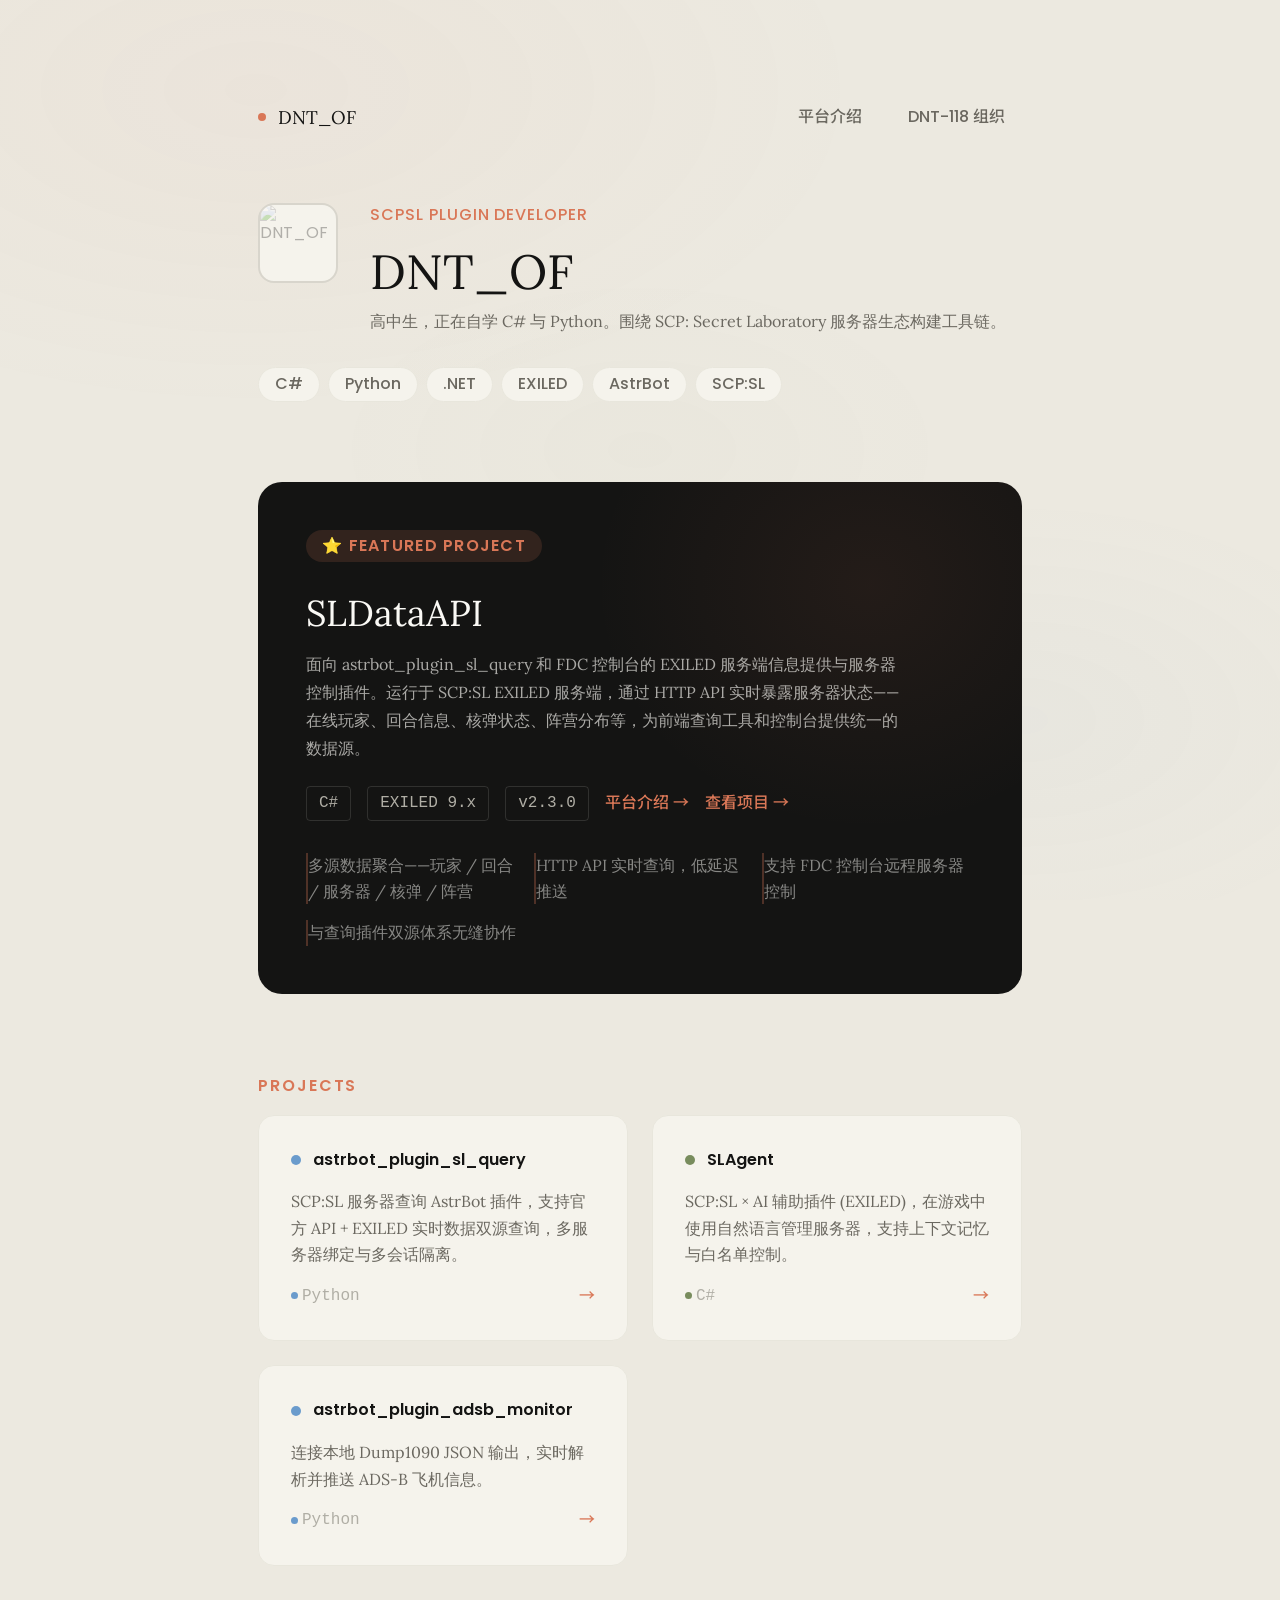
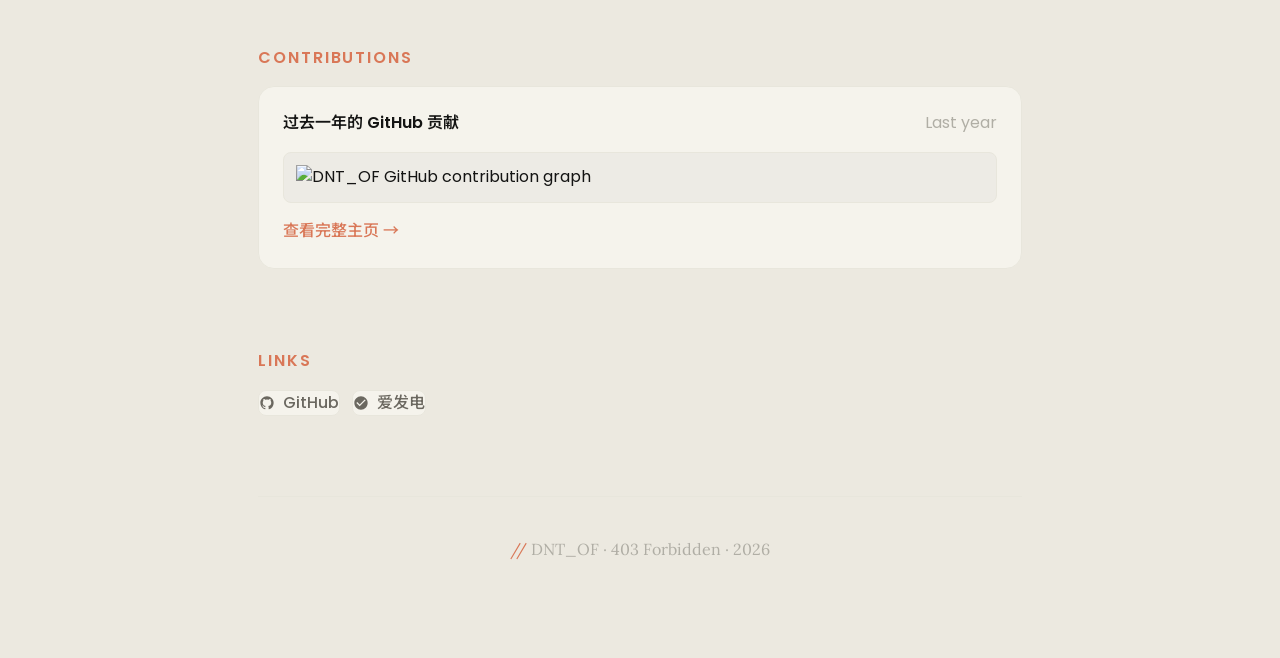
==== index.html @ 32254045 "Add platform intro page links to nav and featured section" ====
<!DOCTYPE html>
<html lang="zh">
<head>
  <meta charset="UTF-8" />
  <meta name="viewport" content="width=device-width, initial-scale=1.0" />
  <title>DNT_OF — Developer</title>
  <link rel="preconnect" href="https://fonts.googleapis.com" />
  <link rel="preconnect" href="https://fonts.gstatic.com" crossorigin />
  <link href="https://fonts.googleapis.com/css2?family=Lora:ital,wght@0,400;0,600;0,700;1,400&family=Poppins:wght@300;400;500;600;700&family=Noto+Sans+SC:wght@300;400;500;700&family=LXGW+WenKai:wght@300;400;700&display=swap" rel="stylesheet" />
  <style>
    :root {
      --color-bg-base: #ECE9E0;
      --color-bg-raised: #F5F3EC;
      --color-bg-overlay: #FDFCF8;
      --color-bg-inverted: #141413;
      --color-text-primary: #141413;
      --color-text-secondary: #6B6860;
      --color-text-muted: #B0AEA5;
      --color-text-inverted: #FAF9F5;
      --color-text-link: #C96442;
      --color-border-default: #D8D5CC;
      --color-border-subtle: #E8E6DC;
      --color-accent-orange: #D97757;
      --color-accent-warm: #C96442;
      --color-accent-blue: #6A9BCC;
      --color-accent-green: #788C5D;
      --color-accent-sand: #C4B99A;
      --color-success: #6B8F47;
      --color-warning: #C9943A;
      --color-error: #C0453A;
      --shadow-card: 0 2px 12px rgba(20,20,19,0.07);
      --shadow-elevated: 0 8px 32px rgba(20,20,19,0.08);
      --shadow-btn: 0 4px 12px rgba(217,119,87,0.3);
      --font-display: 'Lora', 'LXGW WenKai', serif;
      --font-heading: 'Poppins', 'Noto Sans SC', sans-serif;
      --font-body: 'Lora', 'LXGW WenKai', serif;
      --font-mono: 'JetBrains Mono', 'Fira Code', monospace;
      --radius-sm: 4px;
      --radius-md: 8px;
      --radius-lg: 16px;
      --radius-xl: 24px;
      --radius-full: 9999px;
      --space-1: 4px;
      --space-2: 8px;
      --space-3: 12px;
      --space-4: 16px;
      --space-6: 24px;
      --space-8: 32px;
      --space-10: 40px;
      --space-12: 48px;
      --space-16: 64px;
      --space-20: 80px;
      --space-32: 128px;
      --ease-default: cubic-bezier(0.16, 1, 0.3, 1);
      --duration-fast: 150ms;
      --duration-normal: 250ms;
      --duration-slow: 400ms;
    }

    @media (prefers-color-scheme: dark) {
      :root {
        --color-bg-base: #1A1916;
        --color-bg-raised: #222119;
        --color-bg-overlay: #2C2B26;
        --color-bg-inverted: #F5F3EC;
        --color-text-primary: #EAE7DC;
        --color-text-secondary: #9D9A91;
        --color-text-muted: #5C5A54;
        --color-text-inverted: #141413;
        --color-border-default: #3A3830;
        --color-border-subtle: #2E2D27;
      }
    }

    *, *::before, *::after { box-sizing: border-box; margin: 0; padding: 0; }
    html { scroll-behavior: smooth; -webkit-text-size-adjust: 100%; }

    body {
      background-color: var(--color-bg-base);
      color: var(--color-text-primary);
      font-family: var(--font-heading);
      font-size: 1rem;
      line-height: 1.55;
      -webkit-font-smoothing: antialiased;
      -moz-osx-font-smoothing: grayscale;
      min-height: 100vh;
      overflow-x: hidden;
    }

    img, video, svg { display: block; max-width: 100%; }
    a { color: inherit; text-decoration: none; }

    :focus-visible {
      outline: 2px solid var(--color-accent-orange);
      outline-offset: 3px;
      border-radius: var(--radius-sm);
    }

    @media (prefers-reduced-motion: reduce) {
      *, *::before, *::after {
        animation-duration: 0.01ms !important;
        animation-iteration-count: 1 !important;
        transition-duration: 0.01ms !important;
      }
    }

    /* ── BACKGROUND ATMOSPHERE ── */
    body::after {
      content: ''; position: fixed; inset: 0; pointer-events: none; z-index: 1;
      background:
        radial-gradient(ellipse 80% 60% at 20% 10%, rgba(217,119,87,0.04) 0%, transparent 60%),
        radial-gradient(ellipse 60% 50% at 80% 80%, rgba(106,155,204,0.03) 0%, transparent 50%),
        radial-gradient(ellipse 50% 40% at 50% 50%, rgba(120,140,93,0.02) 0%, transparent 50%);
      transition: background 0.8s ease;
    }

    /* ── LAYOUT ── */
    .page {
      position: relative; z-index: 2;
      max-width: 860px; margin: 0 auto;
      padding: clamp(48px, 8vw, 96px) clamp(20px, 5vw, 48px);
    }

    /* ── ANIMATIONS ── */
    @keyframes fadeUp {
      from { opacity: 0; transform: translateY(24px); }
      to { opacity: 1; transform: translateY(0); }
    }
    .reveal {
      opacity: 0;
      animation: fadeUp var(--duration-slow) var(--ease-default) forwards;
    }
    .reveal:nth-child(1) { animation-delay: 0ms; }
    .reveal:nth-child(2) { animation-delay: 80ms; }
    .reveal:nth-child(3) { animation-delay: 160ms; }
    .reveal:nth-child(4) { animation-delay: 240ms; }
    .reveal:nth-child(5) { animation-delay: 320ms; }

    /* ── NAV ── */
    .top-nav {
      display: flex; align-items: center; justify-content: space-between;
      gap: var(--space-4); flex-wrap: wrap;
      margin-bottom: var(--space-16);
      animation: fadeUp var(--duration-slow) var(--ease-default) forwards;
    }
    .top-nav__brand {
      font-family: var(--font-display);
      font-size: 1.15rem;
      color: var(--color-text-primary);
      display: inline-flex; align-items: center; gap: var(--space-3);
    }
    .top-nav__brand .dot {
      width: 8px; height: 8px; border-radius: 50%;
      background: var(--color-accent-orange);
      display: inline-block;
    }
    .top-nav__links {
      display: flex; align-items: center; gap: var(--space-3); flex-wrap: wrap;
    }
    .top-nav__link {
      font-family: var(--font-heading);
      font-size: var(--text-sm);
      font-weight: 500;
      color: var(--color-text-secondary);
      padding: var(--space-2) var(--space-4);
      border-radius: var(--radius-full);
      border: 1px solid transparent;
      transition: all var(--duration-fast) var(--ease-default);
    }
    .top-nav__link:hover {
      color: var(--color-accent-orange);
      border-color: var(--color-border-default);
      background: var(--color-bg-raised);
    }

    /* ── HERO ── */
    .hero {
      display: flex; flex-direction: column; gap: var(--space-8);
      margin-bottom: var(--space-20);
      animation: fadeUp var(--duration-slow) var(--ease-default) forwards;
    }

    .hero__header {
      display: flex; align-items: flex-start; gap: var(--space-8);
    }

    .avatar-wrap {
      width: 80px; height: 80px; border-radius: var(--radius-lg);
      flex-shrink: 0;
      background: var(--color-bg-raised);
      border: 2px solid var(--color-border-default);
      overflow: hidden;
      transition: border-color var(--duration-normal) var(--ease-default);
    }
    .avatar-wrap img {
      width: 100%; height: 100%; object-fit: cover;
    }
    .avatar-wrap:hover { border-color: var(--color-accent-orange); }

    .hero__text { flex: 1; min-width: 0; }

    .hero__name {
      font-family: var(--font-display);
      font-size: clamp(2rem, 5vw, 3rem);
      font-weight: 400;
      color: var(--color-text-primary);
      line-height: 1.15;
      margin-bottom: var(--space-2);
    }

    .hero__role {
      font-family: var(--font-heading);
      font-size: var(--text-sm);
      font-weight: 500;
      color: var(--color-accent-orange);
      letter-spacing: 0.06em;
      text-transform: uppercase;
      margin-bottom: var(--space-4);
    }

    .hero__bio {
      font-family: var(--font-body);
      font-size: var(--text-base);
      line-height: 1.75;
      color: var(--color-text-secondary);
      max-width: 65ch;
    }

    .hero__tags {
      display: flex; gap: var(--space-2); flex-wrap: wrap;
    }

    .tag {
      display: inline-block;
      padding: var(--space-1) var(--space-4);
      background: var(--color-bg-raised);
      border: 1px solid var(--color-border-subtle);
      border-radius: var(--radius-full);
      font-family: var(--font-heading);
      font-size: var(--text-xs);
      font-weight: 500;
      color: var(--color-text-secondary);
      transition: all var(--duration-fast) var(--ease-default);
    }
    .tag:hover {
      border-color: var(--color-accent-orange);
      color: var(--color-accent-orange);
      transform: translateY(-1px);
    }

    /* ── SECTION ── */
    .section { margin-bottom: var(--space-20); }

    .section-label {
      font-family: var(--font-heading);
      font-size: var(--text-xs);
      font-weight: 600;
      letter-spacing: 0.12em;
      text-transform: uppercase;
      color: var(--color-accent-orange);
      margin-bottom: var(--space-4);
    }

    .section-title {
      font-family: var(--font-display);
      font-size: clamp(1.5rem, 3vw, 2.25rem);
      font-weight: 400;
      color: var(--color-text-primary);
      max-width: 28ch;
      margin-bottom: var(--space-10);
      line-height: 1.2;
    }

    /* ── FEATURED PROJECT ── */
    .featured {
      background: #141413;
      border-radius: var(--radius-xl);
      padding: clamp(var(--space-8), 4vw, var(--space-12));
      margin-bottom: var(--space-16);
      animation: fadeUp var(--duration-slow) var(--ease-default) forwards;
      animation-delay: 80ms;
      position: relative;
      overflow: hidden;
    }
    @media (prefers-color-scheme: dark) {
      .featured { background: #141413; }
    }
    .featured::before {
      content: ''; position: absolute; inset: 0;
      background:
        radial-gradient(ellipse 60% 80% at 80% 20%, rgba(217,119,87,0.08) 0%, transparent 60%);
      pointer-events: none;
    }

    .featured__badge {
      display: inline-flex; align-items: center; gap: var(--space-2);
      background: rgba(217,119,87,0.15);
      color: var(--color-accent-orange);
      font-family: var(--font-heading);
      font-size: var(--text-xs);
      font-weight: 600;
      letter-spacing: 0.08em;
      text-transform: uppercase;
      padding: var(--space-1) var(--space-4);
      border-radius: var(--radius-full);
      margin-bottom: var(--space-6);
      position: relative; z-index: 1;
    }

    .featured__title {
      font-family: var(--font-display);
      font-size: clamp(1.5rem, 4vw, 2.25rem);
      font-weight: 400;
      color: var(--color-text-inverted);
      margin-bottom: var(--space-2);
      position: relative; z-index: 1;
    }

    .featured__title a {
      color: #FAF9F5;
      transition: color var(--duration-fast) var(--ease-default);
    }
    .featured__title a:hover { color: var(--color-accent-orange); }

    .featured__desc {
      font-family: var(--font-body);
      font-size: var(--text-base);
      line-height: 1.75;
      color: rgba(250,249,245,0.65);
      max-width: 60ch;
      margin-bottom: var(--space-6);
      position: relative; z-index: 1;
    }

    .featured__meta {
      display: flex; align-items: center; gap: var(--space-4);
      flex-wrap: wrap;
      position: relative; z-index: 1;
    }

    .featured__tech {
      font-family: var(--font-mono);
      font-size: var(--text-xs);
      color: var(--color-text-muted);
      padding: var(--space-1) var(--space-3);
      border: 1px solid rgba(250,249,245,0.12);
      border-radius: var(--radius-sm);
    }

    .featured__link {
      display: inline-flex; align-items: center; gap: var(--space-2);
      font-family: var(--font-heading);
      font-size: var(--text-sm);
      font-weight: 500;
      color: var(--color-accent-orange);
      transition: gap var(--duration-fast) var(--ease-default);
    }
    .featured__link:hover { gap: var(--space-3); }

    .featured__features {
      display: grid;
      grid-template-columns: repeat(auto-fit, minmax(200px, 1fr));
      gap: var(--space-4);
      margin-top: var(--space-8);
      position: relative; z-index: 1;
    }

    .featured__feat {
      font-family: var(--font-body);
      font-size: var(--text-sm);
      color: rgba(250,249,245,0.5);
      line-height: 1.6;
      padding-left: var(--space-5);
      border-left: 2px solid rgba(217,119,87,0.3);
    }

    /* ── PROJECT GRID ── */
    .projects-grid {
      display: grid;
      grid-template-columns: repeat(auto-fill, minmax(280px, 1fr));
      gap: var(--space-6);
    }

    .project-card {
      background: var(--color-bg-raised);
      border: 1px solid var(--color-border-subtle);
      border-radius: var(--radius-lg);
      padding: var(--space-8);
      display: flex;
      flex-direction: column;
      gap: var(--space-4);
      transition: transform var(--duration-normal) var(--ease-default),
                  box-shadow var(--duration-normal) ease;
      text-decoration: none;
      color: inherit;
    }
    .project-card:hover {
      transform: translateY(-3px);
      box-shadow: var(--shadow-elevated);
    }

    .project-card__header {
      display: flex; align-items: center; gap: var(--space-3);
    }

    .project-card__dot {
      width: 10px; height: 10px; border-radius: 50%; flex-shrink: 0;
    }
    .dot--csharp { background: var(--color-accent-green); }
    .dot--python { background: var(--color-accent-blue); }

    .project-card__name {
      font-family: var(--font-heading);
      font-size: var(--text-lg);
      font-weight: 600;
      color: var(--color-text-primary);
      white-space: nowrap;
      overflow: hidden;
      text-overflow: ellipsis;
    }

    .project-card__desc {
      font-family: var(--font-body);
      font-size: var(--text-sm);
      line-height: 1.65;
      color: var(--color-text-secondary);
      flex: 1;
    }

    .project-card__footer {
      display: flex; align-items: center; gap: var(--space-4);
    }

    .project-card__lang {
      font-family: var(--font-mono);
      font-size: var(--text-xs);
      color: var(--color-text-muted);
      display: flex; align-items: center; gap: var(--space-1);
    }

    .project-card__link {
      font-family: var(--font-heading);
      font-size: var(--text-sm);
      font-weight: 500;
      color: var(--color-accent-orange);
      margin-left: auto;
      transition: translate var(--duration-fast) var(--ease-default);
    }
    .project-card:hover .project-card__link {
      translate: 2px -2px;
    }

    /* ── CONTRIBUTIONS ── */
    .contrib-card {
      background: var(--color-bg-raised);
      border: 1px solid var(--color-border-subtle);
      border-radius: var(--radius-lg);
      padding: var(--space-6);
      display: flex;
      flex-direction: column;
      gap: var(--space-4);
      transition: transform var(--duration-normal) var(--ease-default),
                  box-shadow var(--duration-normal) ease;
    }
    .contrib-card:hover {
      transform: translateY(-2px);
      box-shadow: var(--shadow-elevated);
    }
    .contrib-card__head {
      display: flex; align-items: baseline; justify-content: space-between;
      gap: var(--space-4); flex-wrap: wrap;
    }
    .contrib-card__title {
      font-family: var(--font-heading);
      font-size: var(--text-sm);
      font-weight: 600;
      color: var(--color-text-primary);
    }
    .contrib-card__sub {
      font-family: var(--font-heading);
      font-size: var(--text-xs);
      color: var(--color-text-muted);
    }
    .contrib-card__chart {
      width: 100%; height: auto; display: block;
      background: rgba(20,20,19,0.03);
      border: 1px solid var(--color-border-subtle);
      border-radius: var(--radius-md);
      padding: var(--space-3);
    }
    @media (prefers-color-scheme: dark) {
      .contrib-card__chart { background: rgba(250,249,245,0.03); }
    }
    .contrib-card__link {
      align-self: flex-start;
      font-family: var(--font-heading);
      font-size: var(--text-sm);
      font-weight: 500;
      color: var(--color-accent-orange);
      display: inline-flex; align-items: center; gap: var(--space-2);
      transition: gap var(--duration-fast) var(--ease-default);
    }
    .contrib-card__link:hover { gap: var(--space-3); }

    /* ── LINKS ── */
    .social-links { display: flex; gap: var(--space-3); flex-wrap: wrap; }

    .social-btn {
      display: inline-flex; align-items: center; gap: var(--space-2);
      background: var(--color-bg-raised);
      border: 1px solid var(--color-border-subtle);
      color: var(--color-text-secondary);
      text-decoration: none;
      padding: var(--space-3) var(--space-5);
      border-radius: var(--radius-md);
      font-family: var(--font-heading);
      font-size: var(--text-sm);
      font-weight: 500;
      transition: all var(--duration-normal) var(--ease-default);
    }
    .social-btn:hover {
      border-color: var(--color-accent-orange);
      color: var(--color-accent-orange);
      transform: translateY(-2px);
      box-shadow: var(--shadow-btn);
    }
    .social-btn svg { width: 16px; height: 16px; }

    /* ── FOOTER ── */
    footer {
      text-align: center;
      font-family: var(--font-body);
      font-size: var(--text-sm);
      color: var(--color-text-muted);
      padding-top: var(--space-10);
      border-top: 1px solid var(--color-border-subtle);
      animation: fadeUp var(--duration-slow) var(--ease-default) forwards;
      animation-delay: 320ms;
    }
    footer .accent { color: var(--color-accent-orange); }

    /* ── RESPONSIVE ── */
    @media (max-width: 540px) {
      .hero__header { flex-direction: column; gap: var(--space-5); }
      .projects-grid { grid-template-columns: 1fr; }
      .featured__features { grid-template-columns: 1fr; }
    }
  </style>
</head>
<body>

<div class="page">

  <!-- NAV -->
  <nav class="top-nav">
    <a class="top-nav__brand" href="/">
      <span class="dot"></span>DNT_OF
    </a>
    <div class="top-nav__links">
      <a class="top-nav__link" href="/platform/">平台介绍</a>
      <a class="top-nav__link" href="/dnt-118/">DNT-118 组织</a>
    </div>
  </nav>

  <!-- HERO -->
  <section class="hero reveal">
    <div class="hero__header">
      <div class="avatar-wrap">
        <img src="https://avatars.githubusercontent.com/u/183398652?v=4" alt="DNT_OF" onerror="this.style.opacity='.3'" />
      </div>
      <div class="hero__text">
        <p class="hero__role">SCPSL Plugin Developer</p>
        <h1 class="hero__name">DNT_OF</h1>
        <p class="hero__bio">
          高中生，正在自学 C# 与 Python。围绕 SCP: Secret Laboratory 服务器生态构建工具链。
        </p>
      </div>
    </div>
    <div class="hero__tags">
      <span class="tag">C#</span>
      <span class="tag">Python</span>
      <span class="tag">.NET</span>
      <span class="tag">EXILED</span>
      <span class="tag">AstrBot</span>
      <span class="tag">SCP:SL</span>
    </div>
  </section>

  <!-- FEATURED PROJECT -->
  <section class="section">
    <div class="featured">
      <div class="featured__badge">⭐ Featured Project</div>
      <h2 class="featured__title">
        <a href="https://github.com/DNTOF/SLDataAPI" target="_blank">SLDataAPI</a>
      </h2>
      <p class="featured__desc">
        面向 astrbot_plugin_sl_query 和 FDC 控制台的 EXILED 服务端信息提供与服务器控制插件。运行于 SCP:SL EXILED 服务端，通过 HTTP API 实时暴露服务器状态——在线玩家、回合信息、核弹状态、阵营分布等，为前端查询工具和控制台提供统一的数据源。
      </p>
      <div class="featured__meta">
        <span class="featured__tech">C#</span>
        <span class="featured__tech">EXILED 9.x</span>
        <span class="featured__tech">v2.3.0</span>
        <a class="featured__link" href="/platform/">
          平台介绍 →
        </a>
        <a class="featured__link" href="https://github.com/DNTOF/SLDataAPI" target="_blank">
          查看项目 →
        </a>
      </div>
      <div class="featured__features">
        <div class="featured__feat">多源数据聚合——玩家 / 回合 / 服务器 / 核弹 / 阵营</div>
        <div class="featured__feat">HTTP API 实时查询，低延迟推送</div>
        <div class="featured__feat">支持 FDC 控制台远程服务器控制</div>
        <div class="featured__feat">与查询插件双源体系无缝协作</div>
      </div>
    </div>
  </section>

  <!-- PROJECTS -->
  <section class="section">
    <div class="section-label reveal">Projects</div>
    <div class="projects-grid">

      <a class="project-card reveal" href="https://github.com/DNTOF/astrbot_plugin_sl_query" target="_blank">
        <div class="project-card__header">
          <span class="project-card__dot dot--python"></span>
          <span class="project-card__name">astrbot_plugin_sl_query</span>
        </div>
        <p class="project-card__desc">SCP:SL 服务器查询 AstrBot 插件，支持官方 API + EXILED 实时数据双源查询，多服务器绑定与多会话隔离。</p>
        <div class="project-card__footer">
          <span class="project-card__lang">
            <span class="project-card__dot dot--python" style="width:7px;height:7px;"></span>Python
          </span>
          <span class="project-card__link">→</span>
        </div>
      </a>

      <a class="project-card reveal" href="https://github.com/DNTOF/SLAgent" target="_blank">
        <div class="project-card__header">
          <span class="project-card__dot dot--csharp"></span>
          <span class="project-card__name">SLAgent</span>
        </div>
        <p class="project-card__desc">SCP:SL × AI 辅助插件 (EXILED)，在游戏中使用自然语言管理服务器，支持上下文记忆与白名单控制。</p>
        <div class="project-card__footer">
          <span class="project-card__lang">
            <span class="project-card__dot dot--csharp" style="width:7px;height:7px;"></span>C#
          </span>
          <span class="project-card__link">→</span>
        </div>
      </a>

      <a class="project-card reveal" href="https://github.com/DNTOF/astrbot_plugin_adsb_monitor" target="_blank">
        <div class="project-card__header">
          <span class="project-card__dot dot--python"></span>
          <span class="project-card__name">astrbot_plugin_adsb_monitor</span>
        </div>
        <p class="project-card__desc">连接本地 Dump1090 JSON 输出，实时解析并推送 ADS-B 飞机信息。</p>
        <div class="project-card__footer">
          <span class="project-card__lang">
            <span class="project-card__dot dot--python" style="width:7px;height:7px;"></span>Python
          </span>
          <span class="project-card__link">→</span>
        </div>
      </a>

    </div>
  </section>

  <!-- CONTRIBUTIONS -->
  <section class="section">
    <div class="section-label reveal">Contributions</div>
    <div class="contrib-card reveal">
      <div class="contrib-card__head">
        <span class="contrib-card__title">过去一年的 GitHub 贡献</span>
        <span class="contrib-card__sub">Last year</span>
      </div>
      <img class="contrib-card__chart"
           src="https://ghchart.rshah.org/DNTOF"
           alt="DNT_OF GitHub contribution graph"
           loading="lazy" />
      <a class="contrib-card__link" href="https://github.com/DNTOF" target="_blank">
        查看完整主页 →
      </a>
    </div>
  </section>

  <!-- LINKS -->
  <section class="section">
    <div class="section-label reveal">Links</div>
    <div class="social-links">
      <a class="social-btn" href="https://github.com/DNTOF" target="_blank">
        <svg viewBox="0 0 24 24" fill="currentColor"><path d="M12 2C6.477 2 2 6.477 2 12c0 4.418 2.865 8.166 6.839 9.489.5.092.682-.217.682-.483 0-.237-.009-.868-.013-1.703-2.782.604-3.369-1.34-3.369-1.34-.454-1.155-1.11-1.463-1.11-1.463-.908-.62.069-.607.069-.607 1.003.07 1.531 1.03 1.531 1.03.892 1.529 2.341 1.087 2.91.832.092-.647.35-1.088.636-1.338-2.22-.253-4.555-1.11-4.555-4.943 0-1.091.39-1.984 1.029-2.683-.103-.253-.446-1.27.098-2.647 0 0 .84-.269 2.75 1.025A9.578 9.578 0 0 1 12 6.836a9.59 9.59 0 0 1 2.504.337c1.909-1.294 2.747-1.025 2.747-1.025.546 1.377.202 2.394.1 2.647.64.699 1.028 1.592 1.028 2.683 0 3.842-2.339 4.687-4.566 4.935.359.309.678.919.678 1.852 0 1.336-.012 2.415-.012 2.743 0 .267.18.578.688.48C19.138 20.163 22 16.418 22 12c0-5.523-4.477-10-10-10z"/></svg>
        GitHub
      </a>
      <a class="social-btn" href="https://afdian.com/a/DNT_OF" target="_blank">
        <svg viewBox="0 0 24 24" fill="currentColor"><path d="M12 2C6.48 2 2 6.48 2 12s4.48 10 10 10 10-4.48 10-10S17.52 2 12 2zm-2 15l-5-5 1.41-1.41L10 14.17l7.59-7.59L19 8l-9 9z"/></svg>
        爱发电
      </a>
    </div>
  </section>

  <footer>
    <span class="accent">//</span> DNT_OF · 403 Forbidden · <span id="year"></span>
  </footer>
</div>

<script>
  document.getElementById('year').textContent = new Date().getFullYear();

  // Scroll reveal
  const observer = new IntersectionObserver((entries) => {
    entries.forEach(entry => {
      if (entry.isIntersecting) {
        entry.target.classList.add('is-visible');
        observer.unobserve(entry.target);
      }
    });
  }, { threshold: 0.1 });
  document.querySelectorAll('.scroll-reveal').forEach(el => observer.observe(el));
</script>

</body>
</html>
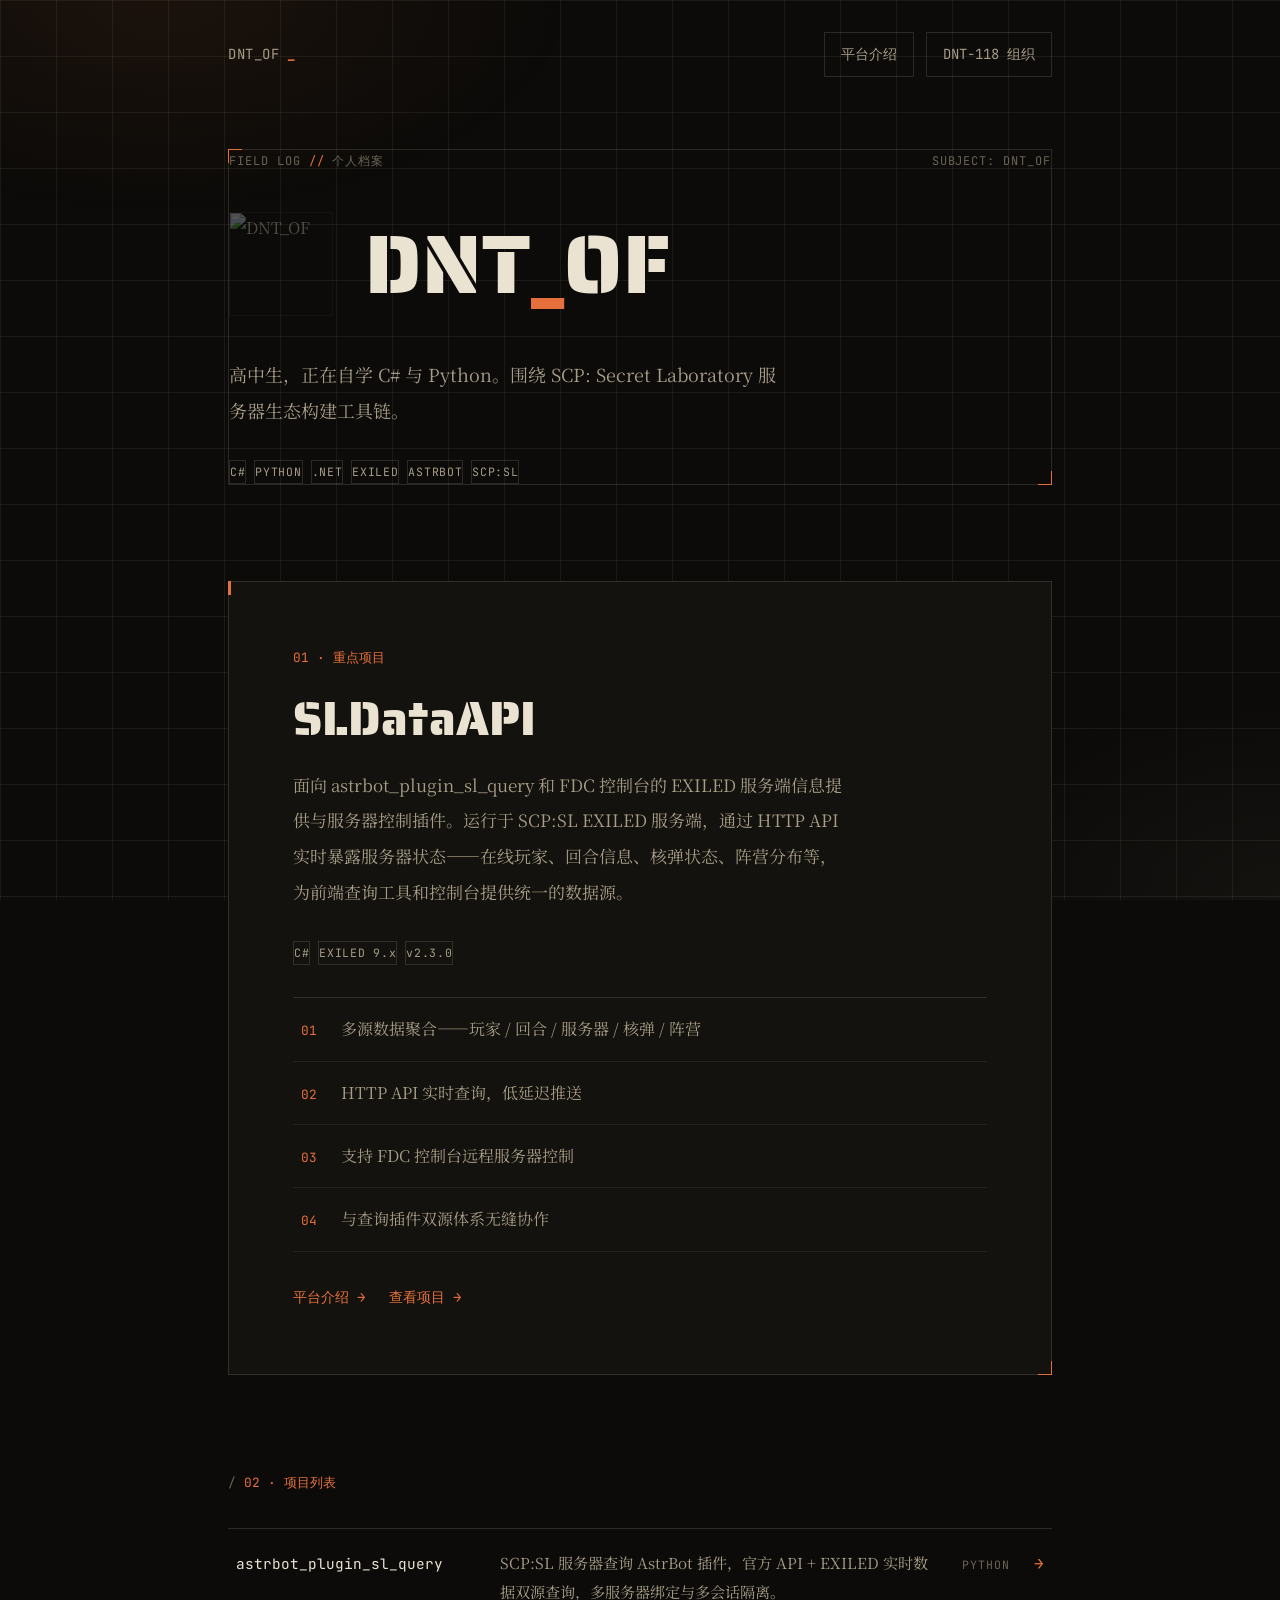
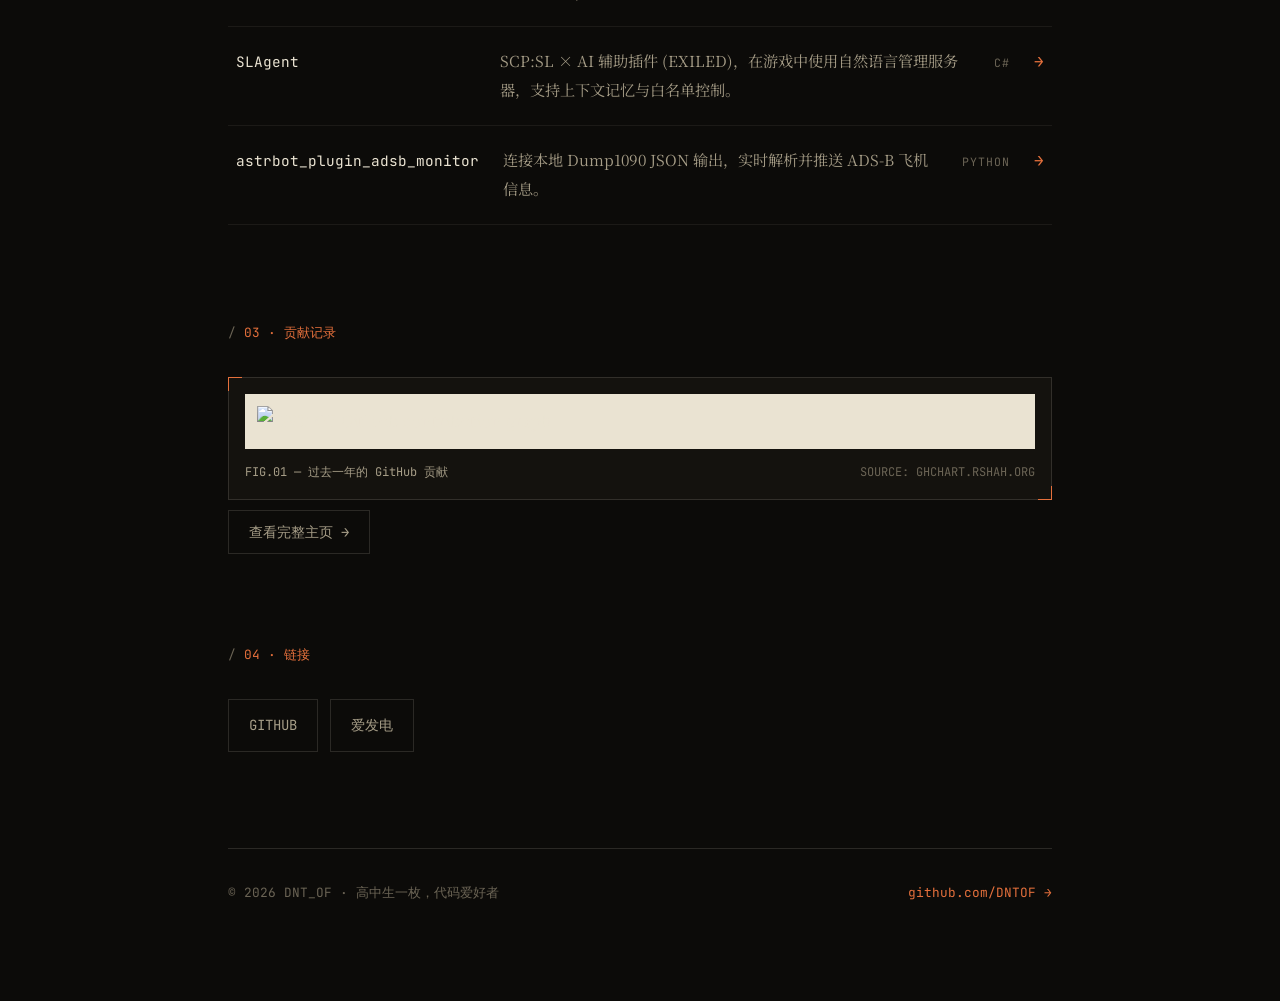
==== commit 48407e94: "Unify all pages on dark field-log system with shared tokens, density and view transitions" ====
--- a/index.html
+++ b/index.html
@@ -6,92 +6,58 @@
   <title>DNT_OF — Developer</title>
   <link rel="preconnect" href="https://fonts.googleapis.com" />
   <link rel="preconnect" href="https://fonts.gstatic.com" crossorigin />
-  <link href="https://fonts.googleapis.com/css2?family=Lora:ital,wght@0,400;0,600;0,700;1,400&family=Poppins:wght@300;400;500;600;700&family=Noto+Sans+SC:wght@300;400;500;700&family=LXGW+WenKai:wght@300;400;700&display=swap" rel="stylesheet" />
+  <link href="https://fonts.googleapis.com/css2?family=Saira+Stencil+One&family=ZCOOL+QingKe+HuangYou&family=Noto+Serif+SC:wght@400;600&family=JetBrains+Mono:wght@400;700&display=swap" rel="stylesheet" />
   <style>
     :root {
-      --color-bg-base: #ECE9E0;
-      --color-bg-raised: #F5F3EC;
-      --color-bg-overlay: #FDFCF8;
-      --color-bg-inverted: #141413;
-      --color-text-primary: #141413;
-      --color-text-secondary: #6B6860;
-      --color-text-muted: #B0AEA5;
-      --color-text-inverted: #FAF9F5;
-      --color-text-link: #C96442;
-      --color-border-default: #D8D5CC;
-      --color-border-subtle: #E8E6DC;
-      --color-accent-orange: #D97757;
-      --color-accent-warm: #C96442;
-      --color-accent-blue: #6A9BCC;
-      --color-accent-green: #788C5D;
-      --color-accent-sand: #C4B99A;
-      --color-success: #6B8F47;
-      --color-warning: #C9943A;
-      --color-error: #C0453A;
-      --shadow-card: 0 2px 12px rgba(20,20,19,0.07);
-      --shadow-elevated: 0 8px 32px rgba(20,20,19,0.08);
-      --shadow-btn: 0 4px 12px rgba(217,119,87,0.3);
-      --font-display: 'Lora', 'LXGW WenKai', serif;
-      --font-heading: 'Poppins', 'Noto Sans SC', sans-serif;
-      --font-body: 'Lora', 'LXGW WenKai', serif;
-      --font-mono: 'JetBrains Mono', 'Fira Code', monospace;
+      /* 观测站档案 · 暖黑 + 米色墨 + 信号橙 */
+      --bg: #0C0B09;
+      --bg-2: #14120E;
+      --ink: #EAE3D2;
+      --ink-dim: #A69D87;
+      --ink-faint: #6B6455;
+      --accent: #E5703C;
+      --line: rgba(234, 227, 210, 0.14);
+      --line-soft: rgba(234, 227, 210, 0.07);
+
+      --font-stencil: 'Saira Stencil One', 'ZCOOL QingKe HuangYou', sans-serif;
+      --font-display: 'ZCOOL QingKe HuangYou', 'Noto Serif SC', serif;
+      --font-body: 'Noto Serif SC', serif;
+      --font-mono: 'JetBrains Mono', monospace;
+
       --radius-sm: 4px;
-      --radius-md: 8px;
-      --radius-lg: 16px;
-      --radius-xl: 24px;
-      --radius-full: 9999px;
-      --space-1: 4px;
       --space-2: 8px;
       --space-3: 12px;
       --space-4: 16px;
+      --space-5: 20px;
       --space-6: 24px;
       --space-8: 32px;
       --space-10: 40px;
-      --space-12: 48px;
       --space-16: 64px;
-      --space-20: 80px;
-      --space-32: 128px;
+      --space-24: 96px;
       --ease-default: cubic-bezier(0.16, 1, 0.3, 1);
-      --duration-fast: 150ms;
       --duration-normal: 250ms;
-      --duration-slow: 400ms;
-    }
-
-    @media (prefers-color-scheme: dark) {
-      :root {
-        --color-bg-base: #1A1916;
-        --color-bg-raised: #222119;
-        --color-bg-overlay: #2C2B26;
-        --color-bg-inverted: #F5F3EC;
-        --color-text-primary: #EAE7DC;
-        --color-text-secondary: #9D9A91;
-        --color-text-muted: #5C5A54;
-        --color-text-inverted: #141413;
-        --color-border-default: #3A3830;
-        --color-border-subtle: #2E2D27;
-      }
+      --duration-slow: 500ms;
     }
 
     *, *::before, *::after { box-sizing: border-box; margin: 0; padding: 0; }
     html { scroll-behavior: smooth; -webkit-text-size-adjust: 100%; }
 
     body {
-      background-color: var(--color-bg-base);
-      color: var(--color-text-primary);
-      font-family: var(--font-heading);
+      background-color: var(--bg);
+      color: var(--ink);
+      font-family: var(--font-body);
       font-size: 1rem;
-      line-height: 1.55;
+      line-height: 1.9;
       -webkit-font-smoothing: antialiased;
-      -moz-osx-font-smoothing: grayscale;
       min-height: 100vh;
       overflow-x: hidden;
     }
 
-    img, video, svg { display: block; max-width: 100%; }
+    img { display: block; max-width: 100%; }
     a { color: inherit; text-decoration: none; }
 
     :focus-visible {
-      outline: 2px solid var(--color-accent-orange);
+      outline: 2px solid var(--accent);
       outline-offset: 3px;
       border-radius: var(--radius-sm);
     }
@@ -104,619 +70,456 @@
       }
     }
 
-    /* ── BACKGROUND ATMOSPHERE ── */
+    /* ── 背景氛围：坐标纸网格 + 角部光晕（全站一致）── */
+    body::before {
+      content: ''; position: fixed; inset: 0; pointer-events: none; z-index: 0;
+      background-image:
+        linear-gradient(var(--line-soft) 1px, transparent 1px),
+        linear-gradient(90deg, var(--line-soft) 1px, transparent 1px);
+      background-size: 56px 56px;
+    }
     body::after {
-      content: ''; position: fixed; inset: 0; pointer-events: none; z-index: 1;
+      content: ''; position: fixed; inset: 0; pointer-events: none; z-index: 0;
       background:
-        radial-gradient(ellipse 80% 60% at 20% 10%, rgba(217,119,87,0.04) 0%, transparent 60%),
-        radial-gradient(ellipse 60% 50% at 80% 80%, rgba(106,155,204,0.03) 0%, transparent 50%),
-        radial-gradient(ellipse 50% 40% at 50% 50%, rgba(120,140,93,0.02) 0%, transparent 50%);
-      transition: background 0.8s ease;
-    }
+        radial-gradient(ellipse 55% 40% at 12% 0%, rgba(229,112,60,0.07) 0%, transparent 60%),
+        radial-gradient(ellipse 50% 45% at 100% 100%, rgba(234,227,210,0.04) 0%, transparent 55%);
+    }
+
+    /* 跨页面平滑过渡（Chromium / Safari） */
+    @view-transition { navigation: auto; }
+
+    @keyframes fadeUp {
+      from { opacity: 0; transform: translateY(28px); }
+      to { opacity: 1; transform: translateY(0); }
+    }
+    .reveal { opacity: 0; animation: fadeUp var(--duration-slow) var(--ease-default) forwards; }
+    .reveal:nth-child(1) { animation-delay: 0ms; }
+    .reveal:nth-child(2) { animation-delay: 100ms; }
+    .reveal:nth-child(3) { animation-delay: 200ms; }
+    .reveal:nth-child(4) { animation-delay: 300ms; }
+    .reveal:nth-child(5) { animation-delay: 400ms; }
+
+    /* ── 角标刻线（观测镜十字刻度母题）── */
+    .ticks { position: relative; }
+    .ticks::before, .ticks::after {
+      content: ''; position: absolute; width: 14px; height: 14px;
+      pointer-events: none;
+    }
+    .ticks::before {
+      top: -1px; left: -1px;
+      border-top: 1px solid var(--accent);
+      border-left: 1px solid var(--accent);
+    }
+    .ticks::after {
+      bottom: -1px; right: -1px;
+      border-bottom: 1px solid var(--accent);
+      border-right: 1px solid var(--accent);
+    }
+
+    /* ── NAV ── */
+    .nav {
+      max-width: 920px; margin: 0 auto;
+      padding: var(--space-8) clamp(20px, 5vw, 48px) 0;
+      display: flex; align-items: center; justify-content: space-between;
+      gap: var(--space-4); flex-wrap: wrap;
+      position: relative; z-index: 1;
+      animation: fadeUp var(--duration-slow) var(--ease-default) forwards;
+      font-family: var(--font-mono);
+      font-size: 0.875rem;
+    }
+    .nav__brand {
+      display: inline-flex; align-items: center; gap: var(--space-2);
+      color: var(--ink-dim);
+      letter-spacing: 0.04em;
+    }
+    .nav__brand b { color: var(--accent); font-weight: 700; }
+    .nav__links { display: flex; gap: var(--space-3); flex-wrap: wrap; }
+    .nav__link {
+      color: var(--ink-dim);
+      padding: var(--space-2) var(--space-4);
+      border: 1px solid var(--line);
+      transition: color var(--duration-normal) var(--ease-default),
+                  border-color var(--duration-normal) var(--ease-default);
+    }
+    .nav__link:hover { color: var(--accent); border-color: var(--accent); }
 
     /* ── LAYOUT ── */
     .page {
-      position: relative; z-index: 2;
-      max-width: 860px; margin: 0 auto;
-      padding: clamp(48px, 8vw, 96px) clamp(20px, 5vw, 48px);
-    }
-
-    /* ── ANIMATIONS ── */
-    @keyframes fadeUp {
-      from { opacity: 0; transform: translateY(24px); }
-      to { opacity: 1; transform: translateY(0); }
-    }
-    .reveal {
-      opacity: 0;
+      position: relative; z-index: 1;
+      max-width: 920px; margin: 0 auto;
+      padding: clamp(40px, 7vw, 72px) clamp(20px, 5vw, 48px) var(--space-24);
+    }
+
+    /* ── HERO ── */
+    .hero {
+      margin-bottom: var(--space-24);
+      padding: var(--space-10) var(--space-6) var(--space-12);
+      border: 1px solid var(--line);
       animation: fadeUp var(--duration-slow) var(--ease-default) forwards;
     }
-    .reveal:nth-child(1) { animation-delay: 0ms; }
-    .reveal:nth-child(2) { animation-delay: 80ms; }
-    .reveal:nth-child(3) { animation-delay: 160ms; }
-    .reveal:nth-child(4) { animation-delay: 240ms; }
-    .reveal:nth-child(5) { animation-delay: 320ms; }
-
-    /* ── NAV ── */
-    .top-nav {
+    .hero__meta {
+      font-family: var(--font-mono);
+      font-size: 0.75rem;
+      color: var(--ink-faint);
+      letter-spacing: 0.08em;
+      margin-bottom: var(--space-10);
+      display: flex; justify-content: space-between; gap: var(--space-4); flex-wrap: wrap;
+    }
+    .hero__meta b { color: var(--accent); font-weight: 400; }
+
+    .hero__brand {
+      display: flex; align-items: center;
+      gap: clamp(var(--space-5), 4vw, var(--space-8));
+      flex-wrap: wrap;
+      margin-bottom: var(--space-10);
+    }
+    .hero__avatar {
+      width: clamp(72px, 11vw, 104px);
+      height: clamp(72px, 11vw, 104px);
+      object-fit: cover;
+      flex-shrink: 0;
+      border: 1px solid var(--line);
+    }
+    .hero__title {
+      font-family: var(--font-stencil);
+      font-weight: 400;
+      font-size: clamp(3rem, 10vw, 5.2rem);
+      line-height: 0.95;
+      letter-spacing: 0.01em;
+      color: var(--ink);
+    }
+    .hero__title span { color: var(--accent); }
+
+    .hero__intro {
+      font-size: clamp(1rem, 2vw, 1.125rem);
+      line-height: 2;
+      color: var(--ink-dim);
+      max-width: 56ch;
+    }
+
+    .hero__tags {
+      margin-top: var(--space-8);
+      display: flex; gap: var(--space-2); flex-wrap: wrap;
+    }
+    .hero__tags span {
+      font-family: var(--font-mono);
+      font-size: 0.72rem;
+      letter-spacing: 0.06em;
+      color: var(--ink-dim);
+      border: 1px solid var(--line);
+      padding: var(--space-1) var(--space-3);
+    }
+
+    /* ── SECTION ── */
+    .section { margin-bottom: var(--space-24); }
+
+    .section-label {
+      font-family: var(--font-mono);
+      font-size: 0.8rem;
+      color: var(--accent);
+      margin-bottom: var(--space-8);
+    }
+    .section-label::before { content: '/ '; color: var(--ink-faint); }
+
+    /* ── FEATURED ── */
+    .featured {
+      background: var(--bg-2);
+      border: 1px solid var(--line);
+      padding: clamp(var(--space-8), 5vw, var(--space-16));
+      position: relative;
+    }
+    .featured::before {
+      content: ''; position: absolute; left: -1px; top: -1px; bottom: -1px;
+      width: 3px; background: var(--accent);
+    }
+    .featured__label {
+      font-family: var(--font-mono);
+      font-size: 0.8rem;
+      color: var(--accent);
+      margin-bottom: var(--space-6);
+    }
+    .featured__title {
+      font-family: var(--font-stencil);
+      font-weight: 400;
+      font-size: clamp(2rem, 5vw, 3rem);
+      line-height: 1;
+      color: var(--ink);
+      margin-bottom: var(--space-6);
+    }
+    .featured__title a { transition: color var(--duration-normal) var(--ease-default); }
+    .featured__title a:hover { color: var(--accent); }
+    .featured__desc {
+      font-size: clamp(1rem, 2vw, 1.0625rem);
+      line-height: 2.1;
+      color: var(--ink-dim);
+      max-width: 62ch;
+      margin-bottom: var(--space-8);
+    }
+    .featured__tech {
+      display: flex; gap: var(--space-2); flex-wrap: wrap;
+      margin-bottom: var(--space-8);
+    }
+    .featured__tech span {
+      font-family: var(--font-mono);
+      font-size: 0.72rem;
+      letter-spacing: 0.06em;
+      color: var(--ink-dim);
+      border: 1px solid var(--line);
+      padding: var(--space-1) var(--space-3);
+    }
+    .featured__list {
+      list-style: none;
+      border-top: 1px solid var(--line);
+      margin-bottom: var(--space-8);
+    }
+    .featured__list li {
+      display: flex; gap: var(--space-6);
+      align-items: baseline;
+      padding: var(--space-4) var(--space-2);
+      border-bottom: 1px solid var(--line-soft);
+      font-size: 1rem;
+      line-height: 1.9;
+      color: var(--ink-dim);
+      transition: color var(--duration-normal) var(--ease-default),
+                  padding-left var(--duration-normal) var(--ease-default);
+    }
+    .featured__list li:hover { color: var(--ink); padding-left: var(--space-4); }
+    .featured__list .num {
+      font-family: var(--font-mono);
+      font-size: 0.8rem;
+      color: var(--accent);
+      flex-shrink: 0;
+    }
+    .featured__links { display: flex; gap: var(--space-6); flex-wrap: wrap; }
+    .featured__links a {
+      font-family: var(--font-mono);
+      font-size: 0.875rem;
+      color: var(--accent);
+    }
+    .featured__links a:hover { text-decoration: underline; text-underline-offset: 4px; }
+
+    /* ── PROJECT ROWS ── */
+    .projects {
+      list-style: none;
+      border-top: 1px solid var(--line);
+    }
+    .projects a {
+      display: flex; align-items: baseline; gap: var(--space-6);
+      padding: var(--space-5) var(--space-2);
+      border-bottom: 1px solid var(--line-soft);
+      transition: padding-left var(--duration-normal) var(--ease-default);
+    }
+    .projects a:hover { padding-left: var(--space-4); }
+    .projects .name {
+      font-family: var(--font-mono);
+      font-size: 0.9rem;
+      color: var(--ink);
+      flex-shrink: 0;
+      min-width: 240px;
+    }
+    .projects .desc {
+      font-size: 0.95rem;
+      line-height: 1.9;
+      color: var(--ink-dim);
+      flex: 1;
+    }
+    .projects .lang {
+      font-family: var(--font-mono);
+      font-size: 0.72rem;
+      letter-spacing: 0.08em;
+      color: var(--ink-faint);
+      flex-shrink: 0;
+    }
+    .projects .arrow {
+      font-family: var(--font-mono);
+      color: var(--accent);
+      flex-shrink: 0;
+    }
+
+    /* ── 贡献图档案框 ── */
+    .figure {
+      background: var(--bg-2);
+      border: 1px solid var(--line);
+      padding: var(--space-4);
+    }
+    .chart-inset {
+      background: #EAE3D2;
+      padding: var(--space-3);
+    }
+    .chart-inset img { width: 100%; height: auto; }
+    .figure__caption {
+      margin-top: var(--space-3);
+      font-family: var(--font-mono);
+      font-size: 0.75rem;
+      color: var(--ink-faint);
+      display: flex; justify-content: space-between; gap: var(--space-4); flex-wrap: wrap;
+    }
+    .figure__caption b { color: var(--ink-dim); font-weight: 400; }
+
+    /* ── LINKS ── */
+    .out-links { display: flex; gap: var(--space-3); flex-wrap: wrap; }
+    .out-link {
+      font-family: var(--font-mono);
+      font-size: 0.875rem;
+      color: var(--ink-dim);
+      padding: var(--space-3) var(--space-5);
+      border: 1px solid var(--line);
+      transition: color var(--duration-normal) var(--ease-default),
+                  border-color var(--duration-normal) var(--ease-default);
+    }
+    .out-link:hover { color: var(--accent); border-color: var(--accent); }
+
+    /* ── FOOTER ── */
+    footer {
+      padding-top: var(--space-8);
+      border-top: 1px solid var(--line);
       display: flex; align-items: center; justify-content: space-between;
       gap: var(--space-4); flex-wrap: wrap;
-      margin-bottom: var(--space-16);
-      animation: fadeUp var(--duration-slow) var(--ease-default) forwards;
-    }
-    .top-nav__brand {
-      font-family: var(--font-display);
-      font-size: 1.15rem;
-      color: var(--color-text-primary);
-      display: inline-flex; align-items: center; gap: var(--space-3);
-    }
-    .top-nav__brand .dot {
-      width: 8px; height: 8px; border-radius: 50%;
-      background: var(--color-accent-orange);
-      display: inline-block;
-    }
-    .top-nav__links {
-      display: flex; align-items: center; gap: var(--space-3); flex-wrap: wrap;
-    }
-    .top-nav__link {
-      font-family: var(--font-heading);
-      font-size: var(--text-sm);
-      font-weight: 500;
-      color: var(--color-text-secondary);
-      padding: var(--space-2) var(--space-4);
-      border-radius: var(--radius-full);
-      border: 1px solid transparent;
-      transition: all var(--duration-fast) var(--ease-default);
-    }
-    .top-nav__link:hover {
-      color: var(--color-accent-orange);
-      border-color: var(--color-border-default);
-      background: var(--color-bg-raised);
-    }
-
-    /* ── HERO ── */
-    .hero {
-      display: flex; flex-direction: column; gap: var(--space-8);
-      margin-bottom: var(--space-20);
-      animation: fadeUp var(--duration-slow) var(--ease-default) forwards;
-    }
-
-    .hero__header {
-      display: flex; align-items: flex-start; gap: var(--space-8);
-    }
-
-    .avatar-wrap {
-      width: 80px; height: 80px; border-radius: var(--radius-lg);
-      flex-shrink: 0;
-      background: var(--color-bg-raised);
-      border: 2px solid var(--color-border-default);
-      overflow: hidden;
-      transition: border-color var(--duration-normal) var(--ease-default);
-    }
-    .avatar-wrap img {
-      width: 100%; height: 100%; object-fit: cover;
-    }
-    .avatar-wrap:hover { border-color: var(--color-accent-orange); }
-
-    .hero__text { flex: 1; min-width: 0; }
-
-    .hero__name {
-      font-family: var(--font-display);
-      font-size: clamp(2rem, 5vw, 3rem);
-      font-weight: 400;
-      color: var(--color-text-primary);
-      line-height: 1.15;
-      margin-bottom: var(--space-2);
-    }
-
-    .hero__role {
-      font-family: var(--font-heading);
-      font-size: var(--text-sm);
-      font-weight: 500;
-      color: var(--color-accent-orange);
-      letter-spacing: 0.06em;
-      text-transform: uppercase;
-      margin-bottom: var(--space-4);
-    }
-
-    .hero__bio {
-      font-family: var(--font-body);
-      font-size: var(--text-base);
-      line-height: 1.75;
-      color: var(--color-text-secondary);
-      max-width: 65ch;
-    }
-
-    .hero__tags {
-      display: flex; gap: var(--space-2); flex-wrap: wrap;
-    }
-
-    .tag {
-      display: inline-block;
-      padding: var(--space-1) var(--space-4);
-      background: var(--color-bg-raised);
-      border: 1px solid var(--color-border-subtle);
-      border-radius: var(--radius-full);
-      font-family: var(--font-heading);
-      font-size: var(--text-xs);
-      font-weight: 500;
-      color: var(--color-text-secondary);
-      transition: all var(--duration-fast) var(--ease-default);
-    }
-    .tag:hover {
-      border-color: var(--color-accent-orange);
-      color: var(--color-accent-orange);
-      transform: translateY(-1px);
-    }
-
-    /* ── SECTION ── */
-    .section { margin-bottom: var(--space-20); }
-
-    .section-label {
-      font-family: var(--font-heading);
-      font-size: var(--text-xs);
-      font-weight: 600;
-      letter-spacing: 0.12em;
-      text-transform: uppercase;
-      color: var(--color-accent-orange);
-      margin-bottom: var(--space-4);
-    }
-
-    .section-title {
-      font-family: var(--font-display);
-      font-size: clamp(1.5rem, 3vw, 2.25rem);
-      font-weight: 400;
-      color: var(--color-text-primary);
-      max-width: 28ch;
-      margin-bottom: var(--space-10);
-      line-height: 1.2;
-    }
-
-    /* ── FEATURED PROJECT ── */
-    .featured {
-      background: #141413;
-      border-radius: var(--radius-xl);
-      padding: clamp(var(--space-8), 4vw, var(--space-12));
-      margin-bottom: var(--space-16);
-      animation: fadeUp var(--duration-slow) var(--ease-default) forwards;
-      animation-delay: 80ms;
-      position: relative;
-      overflow: hidden;
-    }
-    @media (prefers-color-scheme: dark) {
-      .featured { background: #141413; }
-    }
-    .featured::before {
-      content: ''; position: absolute; inset: 0;
-      background:
-        radial-gradient(ellipse 60% 80% at 80% 20%, rgba(217,119,87,0.08) 0%, transparent 60%);
-      pointer-events: none;
-    }
-
-    .featured__badge {
-      display: inline-flex; align-items: center; gap: var(--space-2);
-      background: rgba(217,119,87,0.15);
-      color: var(--color-accent-orange);
-      font-family: var(--font-heading);
-      font-size: var(--text-xs);
-      font-weight: 600;
-      letter-spacing: 0.08em;
-      text-transform: uppercase;
-      padding: var(--space-1) var(--space-4);
-      border-radius: var(--radius-full);
-      margin-bottom: var(--space-6);
-      position: relative; z-index: 1;
-    }
-
-    .featured__title {
-      font-family: var(--font-display);
-      font-size: clamp(1.5rem, 4vw, 2.25rem);
-      font-weight: 400;
-      color: var(--color-text-inverted);
-      margin-bottom: var(--space-2);
-      position: relative; z-index: 1;
-    }
-
-    .featured__title a {
-      color: #FAF9F5;
-      transition: color var(--duration-fast) var(--ease-default);
-    }
-    .featured__title a:hover { color: var(--color-accent-orange); }
-
-    .featured__desc {
-      font-family: var(--font-body);
-      font-size: var(--text-base);
-      line-height: 1.75;
-      color: rgba(250,249,245,0.65);
-      max-width: 60ch;
-      margin-bottom: var(--space-6);
-      position: relative; z-index: 1;
-    }
-
-    .featured__meta {
-      display: flex; align-items: center; gap: var(--space-4);
-      flex-wrap: wrap;
-      position: relative; z-index: 1;
-    }
-
-    .featured__tech {
-      font-family: var(--font-mono);
-      font-size: var(--text-xs);
-      color: var(--color-text-muted);
-      padding: var(--space-1) var(--space-3);
-      border: 1px solid rgba(250,249,245,0.12);
-      border-radius: var(--radius-sm);
-    }
-
-    .featured__link {
-      display: inline-flex; align-items: center; gap: var(--space-2);
-      font-family: var(--font-heading);
-      font-size: var(--text-sm);
-      font-weight: 500;
-      color: var(--color-accent-orange);
-      transition: gap var(--duration-fast) var(--ease-default);
-    }
-    .featured__link:hover { gap: var(--space-3); }
-
-    .featured__features {
-      display: grid;
-      grid-template-columns: repeat(auto-fit, minmax(200px, 1fr));
-      gap: var(--space-4);
-      margin-top: var(--space-8);
-      position: relative; z-index: 1;
-    }
-
-    .featured__feat {
-      font-family: var(--font-body);
-      font-size: var(--text-sm);
-      color: rgba(250,249,245,0.5);
-      line-height: 1.6;
-      padding-left: var(--space-5);
-      border-left: 2px solid rgba(217,119,87,0.3);
-    }
-
-    /* ── PROJECT GRID ── */
-    .projects-grid {
-      display: grid;
-      grid-template-columns: repeat(auto-fill, minmax(280px, 1fr));
-      gap: var(--space-6);
-    }
-
-    .project-card {
-      background: var(--color-bg-raised);
-      border: 1px solid var(--color-border-subtle);
-      border-radius: var(--radius-lg);
-      padding: var(--space-8);
-      display: flex;
-      flex-direction: column;
-      gap: var(--space-4);
-      transition: transform var(--duration-normal) var(--ease-default),
-                  box-shadow var(--duration-normal) ease;
-      text-decoration: none;
-      color: inherit;
-    }
-    .project-card:hover {
-      transform: translateY(-3px);
-      box-shadow: var(--shadow-elevated);
-    }
-
-    .project-card__header {
-      display: flex; align-items: center; gap: var(--space-3);
-    }
-
-    .project-card__dot {
-      width: 10px; height: 10px; border-radius: 50%; flex-shrink: 0;
-    }
-    .dot--csharp { background: var(--color-accent-green); }
-    .dot--python { background: var(--color-accent-blue); }
-
-    .project-card__name {
-      font-family: var(--font-heading);
-      font-size: var(--text-lg);
-      font-weight: 600;
-      color: var(--color-text-primary);
-      white-space: nowrap;
-      overflow: hidden;
-      text-overflow: ellipsis;
-    }
-
-    .project-card__desc {
-      font-family: var(--font-body);
-      font-size: var(--text-sm);
-      line-height: 1.65;
-      color: var(--color-text-secondary);
-      flex: 1;
-    }
-
-    .project-card__footer {
-      display: flex; align-items: center; gap: var(--space-4);
-    }
-
-    .project-card__lang {
-      font-family: var(--font-mono);
-      font-size: var(--text-xs);
-      color: var(--color-text-muted);
-      display: flex; align-items: center; gap: var(--space-1);
-    }
-
-    .project-card__link {
-      font-family: var(--font-heading);
-      font-size: var(--text-sm);
-      font-weight: 500;
-      color: var(--color-accent-orange);
-      margin-left: auto;
-      transition: translate var(--duration-fast) var(--ease-default);
-    }
-    .project-card:hover .project-card__link {
-      translate: 2px -2px;
-    }
-
-    /* ── CONTRIBUTIONS ── */
-    .contrib-card {
-      background: var(--color-bg-raised);
-      border: 1px solid var(--color-border-subtle);
-      border-radius: var(--radius-lg);
-      padding: var(--space-6);
-      display: flex;
-      flex-direction: column;
-      gap: var(--space-4);
-      transition: transform var(--duration-normal) var(--ease-default),
-                  box-shadow var(--duration-normal) ease;
-    }
-    .contrib-card:hover {
-      transform: translateY(-2px);
-      box-shadow: var(--shadow-elevated);
-    }
-    .contrib-card__head {
-      display: flex; align-items: baseline; justify-content: space-between;
-      gap: var(--space-4); flex-wrap: wrap;
-    }
-    .contrib-card__title {
-      font-family: var(--font-heading);
-      font-size: var(--text-sm);
-      font-weight: 600;
-      color: var(--color-text-primary);
-    }
-    .contrib-card__sub {
-      font-family: var(--font-heading);
-      font-size: var(--text-xs);
-      color: var(--color-text-muted);
-    }
-    .contrib-card__chart {
-      width: 100%; height: auto; display: block;
-      background: rgba(20,20,19,0.03);
-      border: 1px solid var(--color-border-subtle);
-      border-radius: var(--radius-md);
-      padding: var(--space-3);
-    }
-    @media (prefers-color-scheme: dark) {
-      .contrib-card__chart { background: rgba(250,249,245,0.03); }
-    }
-    .contrib-card__link {
-      align-self: flex-start;
-      font-family: var(--font-heading);
-      font-size: var(--text-sm);
-      font-weight: 500;
-      color: var(--color-accent-orange);
-      display: inline-flex; align-items: center; gap: var(--space-2);
-      transition: gap var(--duration-fast) var(--ease-default);
-    }
-    .contrib-card__link:hover { gap: var(--space-3); }
-
-    /* ── LINKS ── */
-    .social-links { display: flex; gap: var(--space-3); flex-wrap: wrap; }
-
-    .social-btn {
-      display: inline-flex; align-items: center; gap: var(--space-2);
-      background: var(--color-bg-raised);
-      border: 1px solid var(--color-border-subtle);
-      color: var(--color-text-secondary);
-      text-decoration: none;
-      padding: var(--space-3) var(--space-5);
-      border-radius: var(--radius-md);
-      font-family: var(--font-heading);
-      font-size: var(--text-sm);
-      font-weight: 500;
-      transition: all var(--duration-normal) var(--ease-default);
-    }
-    .social-btn:hover {
-      border-color: var(--color-accent-orange);
-      color: var(--color-accent-orange);
-      transform: translateY(-2px);
-      box-shadow: var(--shadow-btn);
-    }
-    .social-btn svg { width: 16px; height: 16px; }
-
-    /* ── FOOTER ── */
-    footer {
-      text-align: center;
-      font-family: var(--font-body);
-      font-size: var(--text-sm);
-      color: var(--color-text-muted);
-      padding-top: var(--space-10);
-      border-top: 1px solid var(--color-border-subtle);
-      animation: fadeUp var(--duration-slow) var(--ease-default) forwards;
-      animation-delay: 320ms;
-    }
-    footer .accent { color: var(--color-accent-orange); }
-
-    /* ── RESPONSIVE ── */
-    @media (max-width: 540px) {
-      .hero__header { flex-direction: column; gap: var(--space-5); }
-      .projects-grid { grid-template-columns: 1fr; }
-      .featured__features { grid-template-columns: 1fr; }
+      font-family: var(--font-mono);
+      font-size: 0.8rem;
+      color: var(--ink-faint);
+    }
+    footer a { color: var(--accent); }
+    footer a:hover { text-decoration: underline; text-underline-offset: 4px; }
+
+    @media (max-width: 640px) {
+      .hero { padding-inline: var(--space-5); }
+      .projects a { flex-wrap: wrap; gap: var(--space-2); }
+      .projects .name { min-width: 0; }
     }
   </style>
 </head>
 <body>
 
+<!-- NAV -->
+<nav class="nav">
+  <a class="nav__brand" href="/">DNT_OF<b>_</b></a>
+  <div class="nav__links">
+    <a class="nav__link" href="/platform/">平台介绍</a>
+    <a class="nav__link" href="/dnt-118/">DNT-118 组织</a>
+  </div>
+</nav>
+
 <div class="page">
 
-  <!-- NAV -->
-  <nav class="top-nav">
-    <a class="top-nav__brand" href="/">
-      <span class="dot"></span>DNT_OF
-    </a>
-    <div class="top-nav__links">
-      <a class="top-nav__link" href="/platform/">平台介绍</a>
-      <a class="top-nav__link" href="/dnt-118/">DNT-118 组织</a>
+  <!-- HERO -->
+  <header class="hero ticks reveal">
+    <p class="hero__meta">
+      <span>FIELD LOG <b>//</b> 个人档案</span>
+      <span>SUBJECT: DNT_OF</span>
+    </p>
+    <div class="hero__brand">
+      <img class="hero__avatar" src="https://avatars.githubusercontent.com/u/183398652?v=4" alt="DNT_OF" onerror="this.style.opacity='.3'" />
+      <h1 class="hero__title">DNT<span>_</span>OF</h1>
     </div>
-  </nav>
-
-  <!-- HERO -->
-  <section class="hero reveal">
-    <div class="hero__header">
-      <div class="avatar-wrap">
-        <img src="https://avatars.githubusercontent.com/u/183398652?v=4" alt="DNT_OF" onerror="this.style.opacity='.3'" />
-      </div>
-      <div class="hero__text">
-        <p class="hero__role">SCPSL Plugin Developer</p>
-        <h1 class="hero__name">DNT_OF</h1>
-        <p class="hero__bio">
-          高中生，正在自学 C# 与 Python。围绕 SCP: Secret Laboratory 服务器生态构建工具链。
-        </p>
-      </div>
+    <p class="hero__intro">
+      高中生，正在自学 C# 与 Python。围绕 SCP: Secret Laboratory 服务器生态构建工具链。
+    </p>
+    <div class="hero__tags">
+      <span>C#</span>
+      <span>PYTHON</span>
+      <span>.NET</span>
+      <span>EXILED</span>
+      <span>ASTRBOT</span>
+      <span>SCP:SL</span>
     </div>
-    <div class="hero__tags">
-      <span class="tag">C#</span>
-      <span class="tag">Python</span>
-      <span class="tag">.NET</span>
-      <span class="tag">EXILED</span>
-      <span class="tag">AstrBot</span>
-      <span class="tag">SCP:SL</span>
-    </div>
-  </section>
-
-  <!-- FEATURED PROJECT -->
-  <section class="section">
-    <div class="featured">
-      <div class="featured__badge">⭐ Featured Project</div>
+  </header>
+
+  <!-- FEATURED -->
+  <section class="section reveal">
+    <div class="featured ticks">
+      <p class="featured__label">01 · 重点项目</p>
       <h2 class="featured__title">
         <a href="https://github.com/DNTOF/SLDataAPI" target="_blank">SLDataAPI</a>
       </h2>
       <p class="featured__desc">
         面向 astrbot_plugin_sl_query 和 FDC 控制台的 EXILED 服务端信息提供与服务器控制插件。运行于 SCP:SL EXILED 服务端，通过 HTTP API 实时暴露服务器状态——在线玩家、回合信息、核弹状态、阵营分布等，为前端查询工具和控制台提供统一的数据源。
       </p>
-      <div class="featured__meta">
-        <span class="featured__tech">C#</span>
-        <span class="featured__tech">EXILED 9.x</span>
-        <span class="featured__tech">v2.3.0</span>
-        <a class="featured__link" href="/platform/">
-          平台介绍 →
-        </a>
-        <a class="featured__link" href="https://github.com/DNTOF/SLDataAPI" target="_blank">
-          查看项目 →
-        </a>
+      <div class="featured__tech">
+        <span>C#</span>
+        <span>EXILED 9.x</span>
+        <span>v2.3.0</span>
       </div>
-      <div class="featured__features">
-        <div class="featured__feat">多源数据聚合——玩家 / 回合 / 服务器 / 核弹 / 阵营</div>
-        <div class="featured__feat">HTTP API 实时查询，低延迟推送</div>
-        <div class="featured__feat">支持 FDC 控制台远程服务器控制</div>
-        <div class="featured__feat">与查询插件双源体系无缝协作</div>
+      <ul class="featured__list">
+        <li><span class="num">01</span>多源数据聚合——玩家 / 回合 / 服务器 / 核弹 / 阵营</li>
+        <li><span class="num">02</span>HTTP API 实时查询，低延迟推送</li>
+        <li><span class="num">03</span>支持 FDC 控制台远程服务器控制</li>
+        <li><span class="num">04</span>与查询插件双源体系无缝协作</li>
+      </ul>
+      <div class="featured__links">
+        <a href="/platform/">平台介绍 →</a>
+        <a href="https://github.com/DNTOF/SLDataAPI" target="_blank">查看项目 →</a>
       </div>
     </div>
   </section>
 
   <!-- PROJECTS -->
-  <section class="section">
-    <div class="section-label reveal">Projects</div>
-    <div class="projects-grid">
-
-      <a class="project-card reveal" href="https://github.com/DNTOF/astrbot_plugin_sl_query" target="_blank">
-        <div class="project-card__header">
-          <span class="project-card__dot dot--python"></span>
-          <span class="project-card__name">astrbot_plugin_sl_query</span>
-        </div>
-        <p class="project-card__desc">SCP:SL 服务器查询 AstrBot 插件，支持官方 API + EXILED 实时数据双源查询，多服务器绑定与多会话隔离。</p>
-        <div class="project-card__footer">
-          <span class="project-card__lang">
-            <span class="project-card__dot dot--python" style="width:7px;height:7px;"></span>Python
-          </span>
-          <span class="project-card__link">→</span>
-        </div>
-      </a>
-
-      <a class="project-card reveal" href="https://github.com/DNTOF/SLAgent" target="_blank">
-        <div class="project-card__header">
-          <span class="project-card__dot dot--csharp"></span>
-          <span class="project-card__name">SLAgent</span>
-        </div>
-        <p class="project-card__desc">SCP:SL × AI 辅助插件 (EXILED)，在游戏中使用自然语言管理服务器，支持上下文记忆与白名单控制。</p>
-        <div class="project-card__footer">
-          <span class="project-card__lang">
-            <span class="project-card__dot dot--csharp" style="width:7px;height:7px;"></span>C#
-          </span>
-          <span class="project-card__link">→</span>
-        </div>
-      </a>
-
-      <a class="project-card reveal" href="https://github.com/DNTOF/astrbot_plugin_adsb_monitor" target="_blank">
-        <div class="project-card__header">
-          <span class="project-card__dot dot--python"></span>
-          <span class="project-card__name">astrbot_plugin_adsb_monitor</span>
-        </div>
-        <p class="project-card__desc">连接本地 Dump1090 JSON 输出，实时解析并推送 ADS-B 飞机信息。</p>
-        <div class="project-card__footer">
-          <span class="project-card__lang">
-            <span class="project-card__dot dot--python" style="width:7px;height:7px;"></span>Python
-          </span>
-          <span class="project-card__link">→</span>
-        </div>
-      </a>
-
+  <section class="section reveal">
+    <div class="section-label">02 · 项目列表</div>
+    <ul class="projects">
+      <li>
+        <a href="https://github.com/DNTOF/astrbot_plugin_sl_query" target="_blank">
+          <span class="name">astrbot_plugin_sl_query</span>
+          <span class="desc">SCP:SL 服务器查询 AstrBot 插件，官方 API + EXILED 实时数据双源查询，多服务器绑定与多会话隔离。</span>
+          <span class="lang">PYTHON</span>
+          <span class="arrow">→</span>
+        </a>
+      </li>
+      <li>
+        <a href="https://github.com/DNTOF/SLAgent" target="_blank">
+          <span class="name">SLAgent</span>
+          <span class="desc">SCP:SL × AI 辅助插件 (EXILED)，在游戏中使用自然语言管理服务器，支持上下文记忆与白名单控制。</span>
+          <span class="lang">C#</span>
+          <span class="arrow">→</span>
+        </a>
+      </li>
+      <li>
+        <a href="https://github.com/DNTOF/astrbot_plugin_adsb_monitor" target="_blank">
+          <span class="name">astrbot_plugin_adsb_monitor</span>
+          <span class="desc">连接本地 Dump1090 JSON 输出，实时解析并推送 ADS-B 飞机信息。</span>
+          <span class="lang">PYTHON</span>
+          <span class="arrow">→</span>
+        </a>
+      </li>
+    </ul>
+  </section>
+
+  <!-- CONTRIBUTIONS -->
+  <section class="section reveal">
+    <div class="section-label">03 · 贡献记录</div>
+    <figure class="figure ticks">
+      <div class="chart-inset">
+        <img src="https://ghchart.rshah.org/DNTOF"
+             alt="DNT_OF GitHub contribution graph"
+             loading="lazy" />
+      </div>
+      <figcaption class="figure__caption">
+        <b>FIG.01 — 过去一年的 GitHub 贡献</b>
+        <span>SOURCE: GHCHART.RSHAH.ORG</span>
+      </figcaption>
+    </figure>
+    <p style="margin-top: var(--space-4)">
+      <a class="out-link" href="https://github.com/DNTOF" target="_blank">查看完整主页 →</a>
+    </p>
+  </section>
+
+  <!-- LINKS -->
+  <section class="section reveal">
+    <div class="section-label">04 · 链接</div>
+    <div class="out-links">
+      <a class="out-link" href="https://github.com/DNTOF" target="_blank">GITHUB</a>
+      <a class="out-link" href="https://afdian.com/a/DNT_OF" target="_blank">爱发电</a>
     </div>
   </section>
 
-  <!-- CONTRIBUTIONS -->
-  <section class="section">
-    <div class="section-label reveal">Contributions</div>
-    <div class="contrib-card reveal">
-      <div class="contrib-card__head">
-        <span class="contrib-card__title">过去一年的 GitHub 贡献</span>
-        <span class="contrib-card__sub">Last year</span>
-      </div>
-      <img class="contrib-card__chart"
-           src="https://ghchart.rshah.org/DNTOF"
-           alt="DNT_OF GitHub contribution graph"
-           loading="lazy" />
-      <a class="contrib-card__link" href="https://github.com/DNTOF" target="_blank">
-        查看完整主页 →
-      </a>
-    </div>
-  </section>
-
-  <!-- LINKS -->
-  <section class="section">
-    <div class="section-label reveal">Links</div>
-    <div class="social-links">
-      <a class="social-btn" href="https://github.com/DNTOF" target="_blank">
-        <svg viewBox="0 0 24 24" fill="currentColor"><path d="M12 2C6.477 2 2 6.477 2 12c0 4.418 2.865 8.166 6.839 9.489.5.092.682-.217.682-.483 0-.237-.009-.868-.013-1.703-2.782.604-3.369-1.34-3.369-1.34-.454-1.155-1.11-1.463-1.11-1.463-.908-.62.069-.607.069-.607 1.003.07 1.531 1.03 1.531 1.03.892 1.529 2.341 1.087 2.91.832.092-.647.35-1.088.636-1.338-2.22-.253-4.555-1.11-4.555-4.943 0-1.091.39-1.984 1.029-2.683-.103-.253-.446-1.27.098-2.647 0 0 .84-.269 2.75 1.025A9.578 9.578 0 0 1 12 6.836a9.59 9.59 0 0 1 2.504.337c1.909-1.294 2.747-1.025 2.747-1.025.546 1.377.202 2.394.1 2.647.64.699 1.028 1.592 1.028 2.683 0 3.842-2.339 4.687-4.566 4.935.359.309.678.919.678 1.852 0 1.336-.012 2.415-.012 2.743 0 .267.18.578.688.48C19.138 20.163 22 16.418 22 12c0-5.523-4.477-10-10-10z"/></svg>
-        GitHub
-      </a>
-      <a class="social-btn" href="https://afdian.com/a/DNT_OF" target="_blank">
-        <svg viewBox="0 0 24 24" fill="currentColor"><path d="M12 2C6.48 2 2 6.48 2 12s4.48 10 10 10 10-4.48 10-10S17.52 2 12 2zm-2 15l-5-5 1.41-1.41L10 14.17l7.59-7.59L19 8l-9 9z"/></svg>
-        爱发电
-      </a>
-    </div>
-  </section>
-
   <footer>
-    <span class="accent">//</span> DNT_OF · 403 Forbidden · <span id="year"></span>
+    <span>© <span id="year"></span> DNT_OF · 高中生一枚，代码爱好者</span>
+    <a href="https://github.com/DNTOF" target="_blank">github.com/DNTOF →</a>
   </footer>
 </div>
 
 <script>
   document.getElementById('year').textContent = new Date().getFullYear();
-
-  // Scroll reveal
-  const observer = new IntersectionObserver((entries) => {
-    entries.forEach(entry => {
-      if (entry.isIntersecting) {
-        entry.target.classList.add('is-visible');
-        observer.unobserve(entry.target);
-      }
-    });
-  }, { threshold: 0.1 });
-  document.querySelectorAll('.scroll-reveal').forEach(el => observer.observe(el));
 </script>
 
 </body>
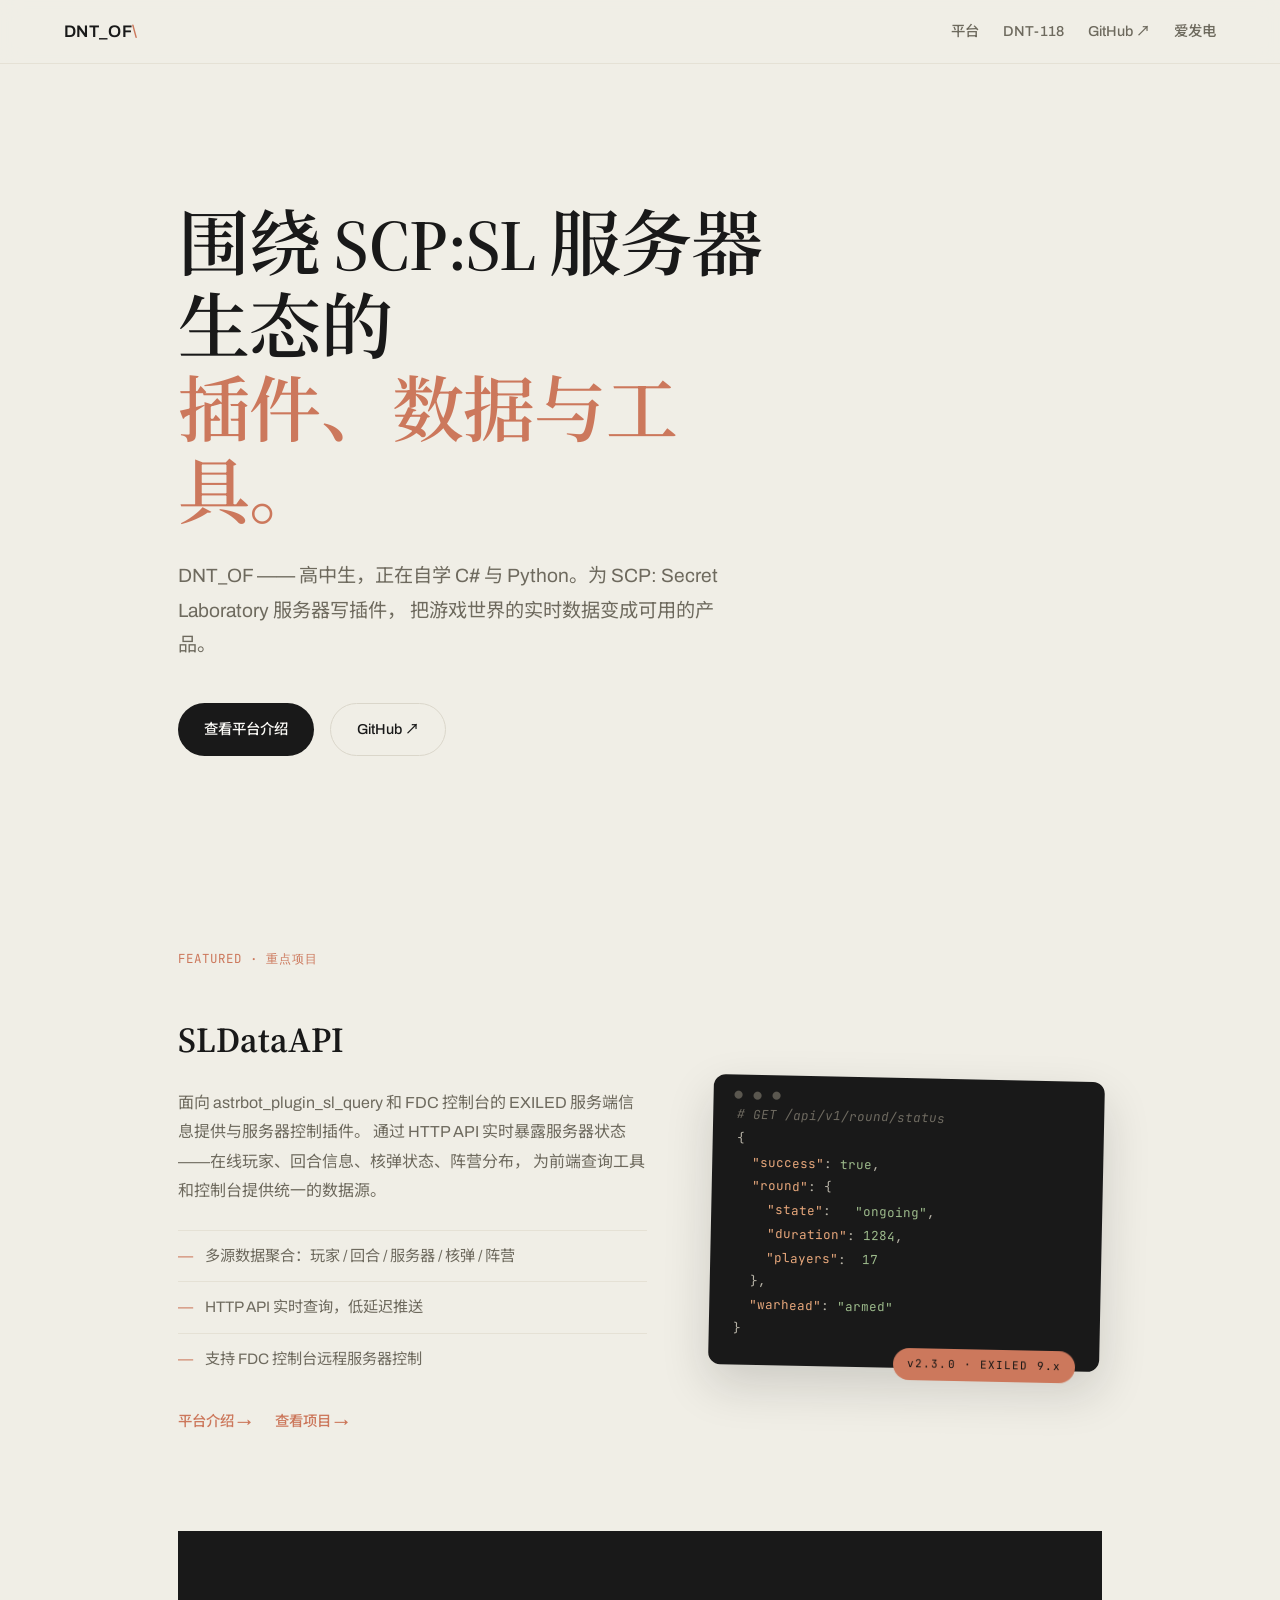
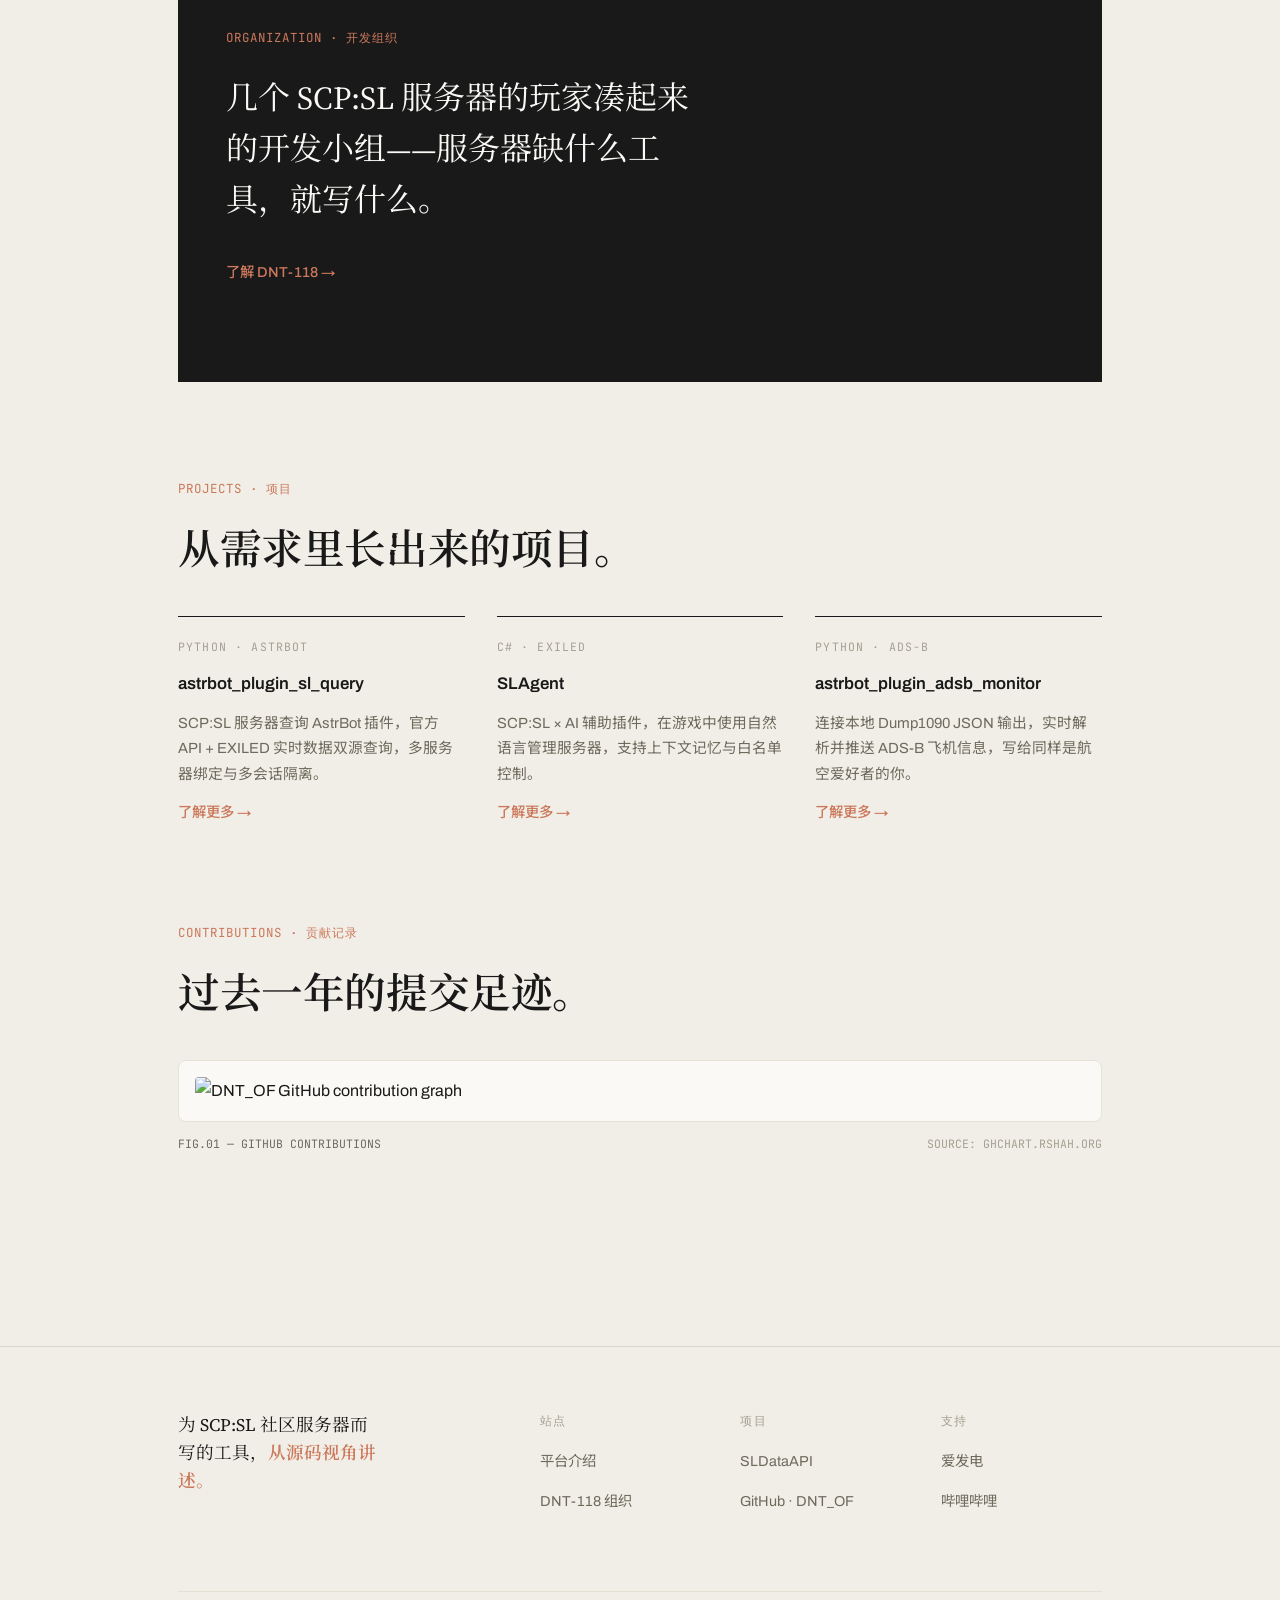
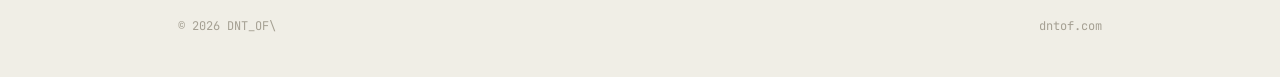
==== commit a831925f: "Rebuild site in anthropic.com layout: serif hero, cream palette, card grid, column footer" ====
--- a/index.html
+++ b/index.html
@@ -6,25 +6,28 @@
   <title>DNT_OF — Developer</title>
   <link rel="preconnect" href="https://fonts.googleapis.com" />
   <link rel="preconnect" href="https://fonts.gstatic.com" crossorigin />
-  <link href="https://fonts.googleapis.com/css2?family=Saira+Stencil+One&family=ZCOOL+QingKe+HuangYou&family=Noto+Serif+SC:wght@400;600&family=JetBrains+Mono:wght@400;700&display=swap" rel="stylesheet" />
+  <link href="https://fonts.googleapis.com/css2?family=Source+Serif+4:opsz,wght@8..60,400;8..60,600&family=Archivo:wght@400;500;600&family=Noto+Serif+SC:wght@600&family=Noto+Sans+SC:wght@400;500&family=JetBrains+Mono:wght@400;700&display=swap" rel="stylesheet" />
   <style>
     :root {
-      /* 观测站档案 · 暖黑 + 米色墨 + 信号橙 */
-      --bg: #0C0B09;
-      --bg-2: #14120E;
-      --ink: #EAE3D2;
-      --ink-dim: #A69D87;
-      --ink-faint: #6B6455;
-      --accent: #E5703C;
-      --line: rgba(234, 227, 210, 0.14);
-      --line-soft: rgba(234, 227, 210, 0.07);
-
-      --font-stencil: 'Saira Stencil One', 'ZCOOL QingKe HuangYou', sans-serif;
-      --font-display: 'ZCOOL QingKe HuangYou', 'Noto Serif SC', serif;
-      --font-body: 'Noto Serif SC', serif;
+      /* Anthropic 高仿 · 象牙底 + 墨黑 + Book Cloth 珊瑚 */
+      --bg: #F0EEE6;
+      --panel: #FAF9F5;
+      --ink: #191919;
+      --dim: #6E6A5E;
+      --faint: #A5A093;
+      --line: #DAD6CA;
+      --line-soft: #E5E1D5;
+      --accent: #CC785C;
+      --btn: #191919;
+      --dark-band: #191919;
+      --dark-ink: #FAF9F5;
+      --dark-dim: #B8B4A8;
+
+      --font-serif: 'Source Serif 4', 'Noto Serif SC', serif;
+      --font-sans: 'Archivo', 'Noto Sans SC', sans-serif;
       --font-mono: 'JetBrains Mono', monospace;
 
-      --radius-sm: 4px;
+      --radius: 8px;
       --space-2: 8px;
       --space-3: 12px;
       --space-4: 16px;
@@ -33,6 +36,7 @@
       --space-8: 32px;
       --space-10: 40px;
       --space-16: 64px;
+      --space-20: 80px;
       --space-24: 96px;
       --ease-default: cubic-bezier(0.16, 1, 0.3, 1);
       --duration-normal: 250ms;
@@ -45,9 +49,9 @@
     body {
       background-color: var(--bg);
       color: var(--ink);
-      font-family: var(--font-body);
+      font-family: var(--font-sans);
       font-size: 1rem;
-      line-height: 1.9;
+      line-height: 1.75;
       -webkit-font-smoothing: antialiased;
       min-height: 100vh;
       overflow-x: hidden;
@@ -59,7 +63,7 @@
     :focus-visible {
       outline: 2px solid var(--accent);
       outline-offset: 3px;
-      border-radius: var(--radius-sm);
+      border-radius: 4px;
     }
 
     @media (prefers-reduced-motion: reduce) {
@@ -70,322 +74,308 @@
       }
     }
 
-    /* ── 背景氛围：坐标纸网格 + 角部光晕（全站一致）── */
-    body::before {
-      content: ''; position: fixed; inset: 0; pointer-events: none; z-index: 0;
-      background-image:
-        linear-gradient(var(--line-soft) 1px, transparent 1px),
-        linear-gradient(90deg, var(--line-soft) 1px, transparent 1px);
-      background-size: 56px 56px;
-    }
-    body::after {
-      content: ''; position: fixed; inset: 0; pointer-events: none; z-index: 0;
-      background:
-        radial-gradient(ellipse 55% 40% at 12% 0%, rgba(229,112,60,0.07) 0%, transparent 60%),
-        radial-gradient(ellipse 50% 45% at 100% 100%, rgba(234,227,210,0.04) 0%, transparent 55%);
-    }
-
-    /* 跨页面平滑过渡（Chromium / Safari） */
     @view-transition { navigation: auto; }
 
     @keyframes fadeUp {
-      from { opacity: 0; transform: translateY(28px); }
+      from { opacity: 0; transform: translateY(24px); }
       to { opacity: 1; transform: translateY(0); }
     }
     .reveal { opacity: 0; animation: fadeUp var(--duration-slow) var(--ease-default) forwards; }
     .reveal:nth-child(1) { animation-delay: 0ms; }
-    .reveal:nth-child(2) { animation-delay: 100ms; }
-    .reveal:nth-child(3) { animation-delay: 200ms; }
-    .reveal:nth-child(4) { animation-delay: 300ms; }
-    .reveal:nth-child(5) { animation-delay: 400ms; }
-
-    /* ── 角标刻线（观测镜十字刻度母题）── */
-    .ticks { position: relative; }
-    .ticks::before, .ticks::after {
-      content: ''; position: absolute; width: 14px; height: 14px;
-      pointer-events: none;
-    }
-    .ticks::before {
-      top: -1px; left: -1px;
-      border-top: 1px solid var(--accent);
-      border-left: 1px solid var(--accent);
-    }
-    .ticks::after {
-      bottom: -1px; right: -1px;
-      border-bottom: 1px solid var(--accent);
-      border-right: 1px solid var(--accent);
-    }
-
-    /* ── NAV ── */
+    .reveal:nth-child(2) { animation-delay: 90ms; }
+    .reveal:nth-child(3) { animation-delay: 180ms; }
+    .reveal:nth-child(4) { animation-delay: 270ms; }
+    .reveal:nth-child(5) { animation-delay: 360ms; }
+
+    /* ── NAV（仿 anthropic.com：奶油底 · 左字标 · 右链接）── */
     .nav {
-      max-width: 920px; margin: 0 auto;
-      padding: var(--space-8) clamp(20px, 5vw, 48px) 0;
+      position: sticky; top: 0; z-index: 50;
+      background: rgba(240, 238, 230, 0.88);
+      backdrop-filter: blur(10px);
+      border-bottom: 1px solid var(--line-soft);
+      max-width: none;
+      padding: 0 clamp(20px, 5vw, 64px);
+      height: 64px;
       display: flex; align-items: center; justify-content: space-between;
-      gap: var(--space-4); flex-wrap: wrap;
-      position: relative; z-index: 1;
-      animation: fadeUp var(--duration-slow) var(--ease-default) forwards;
+      gap: var(--space-4);
+    }
+    .nav__brand {
+      font-family: var(--font-sans);
+      font-weight: 600;
+      font-size: 1.05rem;
+      letter-spacing: 0.02em;
+      color: var(--ink);
+    }
+    .nav__brand b { color: var(--accent); font-weight: 600; }
+    .nav__links { display: flex; gap: var(--space-6); flex-wrap: wrap; }
+    .nav__links a {
+      font-family: var(--font-sans);
+      font-size: 0.9rem;
+      font-weight: 500;
+      color: var(--dim);
+      transition: color var(--duration-normal) var(--ease-default);
+    }
+    .nav__links a:hover { color: var(--ink); }
+
+    .wrap {
+      max-width: 1020px; margin: 0 auto;
+      padding: 0 clamp(20px, 5vw, 48px);
+    }
+
+    /* ── HERO（超大衬线陈述句）── */
+    .hero { padding: clamp(80px, 12vw, 140px) 0 clamp(64px, 8vw, 96px); }
+    .hero h1 {
+      font-family: var(--font-serif);
+      font-weight: 600;
+      font-size: clamp(2.5rem, 6.5vw, 4.5rem);
+      line-height: 1.15;
+      letter-spacing: -0.01em;
+      max-width: 18ch;
+      color: var(--ink);
+    }
+    .hero h1 em { font-style: normal; color: var(--accent); }
+    .hero__sub {
+      margin-top: var(--space-6);
+      font-size: clamp(1.05rem, 2vw, 1.2rem);
+      line-height: 1.8;
+      color: var(--dim);
+      max-width: 52ch;
+    }
+    .hero__cta { margin-top: var(--space-10); display: flex; gap: var(--space-4); flex-wrap: wrap; }
+    .btn {
+      display: inline-flex; align-items: center; gap: var(--space-2);
+      padding: 13px 26px;
+      border-radius: 999px;
+      font-family: var(--font-sans);
+      font-size: 0.9rem;
+      font-weight: 500;
+      transition: transform var(--duration-normal) var(--ease-default),
+                  box-shadow var(--duration-normal) ease,
+                  border-color var(--duration-normal) ease;
+    }
+    .btn:hover { transform: translateY(-1px); }
+    .btn--primary { background: var(--btn); color: var(--dark-ink); }
+    .btn--primary:hover { box-shadow: 0 6px 20px rgba(25,25,25,0.22); }
+    .btn--ghost { border: 1px solid var(--line); color: var(--ink); }
+    .btn--ghost:hover { border-color: var(--ink); }
+
+    /* ── 区块通用 ── */
+    .section { padding: var(--space-24) 0 0; }
+    .section:last-of-type { padding-bottom: var(--space-24); }
+    .section-label {
       font-family: var(--font-mono);
-      font-size: 0.875rem;
-    }
-    .nav__brand {
-      display: inline-flex; align-items: center; gap: var(--space-2);
-      color: var(--ink-dim);
-      letter-spacing: 0.04em;
-    }
-    .nav__brand b { color: var(--accent); font-weight: 700; }
-    .nav__links { display: flex; gap: var(--space-3); flex-wrap: wrap; }
-    .nav__link {
-      color: var(--ink-dim);
-      padding: var(--space-2) var(--space-4);
-      border: 1px solid var(--line);
-      transition: color var(--duration-normal) var(--ease-default),
-                  border-color var(--duration-normal) var(--ease-default);
-    }
-    .nav__link:hover { color: var(--accent); border-color: var(--accent); }
-
-    /* ── LAYOUT ── */
-    .page {
-      position: relative; z-index: 1;
-      max-width: 920px; margin: 0 auto;
-      padding: clamp(40px, 7vw, 72px) clamp(20px, 5vw, 48px) var(--space-24);
-    }
-
-    /* ── HERO ── */
-    .hero {
-      margin-bottom: var(--space-24);
-      padding: var(--space-10) var(--space-6) var(--space-12);
-      border: 1px solid var(--line);
-      animation: fadeUp var(--duration-slow) var(--ease-default) forwards;
-    }
-    .hero__meta {
+      font-size: 0.78rem;
+      letter-spacing: 0.08em;
+      color: var(--accent);
+      margin-bottom: var(--space-6);
+    }
+    .section-title {
+      font-family: var(--font-serif);
+      font-weight: 600;
+      font-size: clamp(1.75rem, 3.6vw, 2.6rem);
+      line-height: 1.25;
+      letter-spacing: -0.01em;
+      color: var(--ink);
+      max-width: 26ch;
+    }
+
+    /* ── FEATURED：左文右码（仿产品双栏）── */
+    .featured {
+      margin-top: var(--space-10);
+      display: grid;
+      grid-template-columns: 6fr 5fr;
+      gap: clamp(var(--space-8), 5vw, var(--space-16));
+      align-items: center;
+    }
+    .featured__name {
+      font-family: var(--font-serif);
+      font-weight: 600;
+      font-size: clamp(1.6rem, 3vw, 2.2rem);
+      margin-bottom: var(--space-4);
+    }
+    .featured__name a:hover { color: var(--accent); }
+    .featured__desc {
+      color: var(--dim);
+      line-height: 1.85;
+      max-width: 54ch;
+      margin-bottom: var(--space-6);
+    }
+    .featured__list { list-style: none; margin-bottom: var(--space-6); }
+    .featured__list li {
+      padding: var(--space-3) 0;
+      border-top: 1px solid var(--line-soft);
+      color: var(--dim);
+      font-size: 0.95rem;
+      display: flex; gap: var(--space-3); align-items: baseline;
+    }
+    .featured__list li::before {
+      content: '—';
+      color: var(--accent);
+      flex-shrink: 0;
+    }
+    .featured__links { display: flex; gap: var(--space-6); flex-wrap: wrap; }
+    .textlink {
+      font-family: var(--font-sans);
+      font-size: 0.9rem;
+      font-weight: 500;
+      color: var(--accent);
+      border-bottom: 1px solid transparent;
+      transition: border-color var(--duration-normal) ease;
+    }
+    .textlink:hover { border-bottom-color: var(--accent); }
+
+    /* 代码卡片（仿终端窗格） */
+    .codecard {
+      position: relative;
+      background: var(--dark-band);
+      border-radius: 12px;
+      padding: 28px 0 24px;
+      box-shadow: 0 20px 48px rgba(25, 25, 25, 0.16);
+      transform: rotate(1.2deg);
+    }
+    .codecard::before {
+      content: '●  ●  ●';
+      position: absolute; top: 14px; left: 20px;
+      font-size: 9px; letter-spacing: 4px; color: #5A574F;
+    }
+    .codecard code {
+      display: block;
+      font-family: var(--font-mono);
+      font-size: 12.5px; line-height: 1.9;
+      padding: 0 24px; white-space: pre;
+      overflow-x: auto;
+      color: var(--dark-dim);
+    }
+    .codecard .k { color: #E8A87C; }
+    .codecard .s { color: #9DBB8C; }
+    .codecard .c { color: #6E6A60; font-style: italic; }
+    .codecard .p { color: var(--accent); }
+    .codecard__badge {
+      position: absolute; bottom: -12px; right: 24px;
+      background: var(--accent); color: #141413;
+      font-family: var(--font-mono); font-size: 11px; letter-spacing: 0.1em;
+      padding: 6px 14px; border-radius: 999px;
+    }
+
+    /* ── 暗色陈述带（仿全宽深色段落）── */
+    .band-dark {
+      margin-top: var(--space-24);
+      background: var(--dark-band);
+      color: var(--dark-ink);
+      padding: clamp(var(--space-16), 8vw, var(--space-24)) 0;
+    }
+    .band-dark .section-label { color: var(--accent); }
+    .band-dark p.lede {
+      font-family: var(--font-serif);
+      font-weight: 400;
+      font-size: clamp(1.4rem, 3vw, 2rem);
+      line-height: 1.6;
+      max-width: 30ch;
+      margin-bottom: var(--space-8);
+    }
+    .band-dark .textlink { color: var(--accent); }
+    .band-dark .textlink:hover { border-bottom-color: var(--accent); }
+
+    /* ── 项目：细顶线卡片网格（仿 News 栅格）── */
+    .cards {
+      margin-top: var(--space-10);
+      display: grid;
+      grid-template-columns: repeat(auto-fit, minmax(260px, 1fr));
+      gap: var(--space-8);
+    }
+    .card {
+      border-top: 1px solid var(--ink);
+      padding-top: var(--space-5);
+      display: flex; flex-direction: column; gap: var(--space-3);
+      transition: transform var(--duration-normal) var(--ease-default);
+    }
+    .card:hover { transform: translateY(-3px); }
+    .card .meta {
+      font-family: var(--font-mono);
+      font-size: 0.72rem;
+      letter-spacing: 0.1em;
+      color: var(--faint);
+    }
+    .card h3 {
+      font-family: var(--font-sans);
+      font-weight: 600;
+      font-size: 1.05rem;
+      color: var(--ink);
+    }
+    .card p { color: var(--dim); font-size: 0.92rem; line-height: 1.75; flex: 1; }
+    .card .textlink { align-self: flex-start; }
+
+    /* ── 贡献图 ── */
+    .chart-panel {
+      margin-top: var(--space-10);
+      background: var(--panel);
+      border: 1px solid var(--line-soft);
+      border-radius: var(--radius);
+      padding: var(--space-4);
+    }
+    .chart-panel img { width: 100%; height: auto; border-radius: 4px; }
+    .figure-caption {
+      margin-top: var(--space-3);
+      font-family: var(--font-mono);
+      font-size: 0.72rem;
+      color: var(--faint);
+      display: flex; justify-content: space-between; gap: var(--space-4); flex-wrap: wrap;
+    }
+    .figure-caption b { color: var(--dim); font-weight: 400; }
+
+    /* ── FOOTER（仿多栏链接页脚）── */
+    footer {
+      margin-top: var(--space-24);
+      border-top: 1px solid var(--line);
+      background: var(--bg);
+      padding: var(--space-16) 0 var(--space-10);
+    }
+    .footer__grid {
+      display: grid;
+      grid-template-columns: 2fr 1fr 1fr 1fr;
+      gap: var(--space-10);
+    }
+    .footer__brand p {
+      font-family: var(--font-serif);
+      font-size: 1.1rem;
+      line-height: 1.6;
+      color: var(--ink);
+      max-width: 22ch;
+    }
+    .footer__brand b { color: var(--accent); font-weight: 600; }
+    .footer__col h4 {
+      font-family: var(--font-mono);
+      font-size: 0.72rem;
+      letter-spacing: 0.1em;
+      color: var(--faint);
+      margin-bottom: var(--space-4);
+      font-weight: 400;
+    }
+    .footer__col ul { list-style: none; }
+    .footer__col li { margin-bottom: var(--space-3); }
+    .footer__col a {
+      font-size: 0.9rem;
+      color: var(--dim);
+      transition: color var(--duration-normal) ease;
+    }
+    .footer__col a:hover { color: var(--ink); }
+    .footer__bottom {
+      margin-top: var(--space-16);
+      padding-top: var(--space-6);
+      border-top: 1px solid var(--line-soft);
+      display: flex; justify-content: space-between; gap: var(--space-4); flex-wrap: wrap;
       font-family: var(--font-mono);
       font-size: 0.75rem;
-      color: var(--ink-faint);
-      letter-spacing: 0.08em;
-      margin-bottom: var(--space-10);
-      display: flex; justify-content: space-between; gap: var(--space-4); flex-wrap: wrap;
-    }
-    .hero__meta b { color: var(--accent); font-weight: 400; }
-
-    .hero__brand {
-      display: flex; align-items: center;
-      gap: clamp(var(--space-5), 4vw, var(--space-8));
-      flex-wrap: wrap;
-      margin-bottom: var(--space-10);
-    }
-    .hero__avatar {
-      width: clamp(72px, 11vw, 104px);
-      height: clamp(72px, 11vw, 104px);
-      object-fit: cover;
-      flex-shrink: 0;
-      border: 1px solid var(--line);
-    }
-    .hero__title {
-      font-family: var(--font-stencil);
-      font-weight: 400;
-      font-size: clamp(3rem, 10vw, 5.2rem);
-      line-height: 0.95;
-      letter-spacing: 0.01em;
-      color: var(--ink);
-    }
-    .hero__title span { color: var(--accent); }
-
-    .hero__intro {
-      font-size: clamp(1rem, 2vw, 1.125rem);
-      line-height: 2;
-      color: var(--ink-dim);
-      max-width: 56ch;
-    }
-
-    .hero__tags {
-      margin-top: var(--space-8);
-      display: flex; gap: var(--space-2); flex-wrap: wrap;
-    }
-    .hero__tags span {
-      font-family: var(--font-mono);
-      font-size: 0.72rem;
-      letter-spacing: 0.06em;
-      color: var(--ink-dim);
-      border: 1px solid var(--line);
-      padding: var(--space-1) var(--space-3);
-    }
-
-    /* ── SECTION ── */
-    .section { margin-bottom: var(--space-24); }
-
-    .section-label {
-      font-family: var(--font-mono);
-      font-size: 0.8rem;
-      color: var(--accent);
-      margin-bottom: var(--space-8);
-    }
-    .section-label::before { content: '/ '; color: var(--ink-faint); }
-
-    /* ── FEATURED ── */
-    .featured {
-      background: var(--bg-2);
-      border: 1px solid var(--line);
-      padding: clamp(var(--space-8), 5vw, var(--space-16));
-      position: relative;
-    }
-    .featured::before {
-      content: ''; position: absolute; left: -1px; top: -1px; bottom: -1px;
-      width: 3px; background: var(--accent);
-    }
-    .featured__label {
-      font-family: var(--font-mono);
-      font-size: 0.8rem;
-      color: var(--accent);
-      margin-bottom: var(--space-6);
-    }
-    .featured__title {
-      font-family: var(--font-stencil);
-      font-weight: 400;
-      font-size: clamp(2rem, 5vw, 3rem);
-      line-height: 1;
-      color: var(--ink);
-      margin-bottom: var(--space-6);
-    }
-    .featured__title a { transition: color var(--duration-normal) var(--ease-default); }
-    .featured__title a:hover { color: var(--accent); }
-    .featured__desc {
-      font-size: clamp(1rem, 2vw, 1.0625rem);
-      line-height: 2.1;
-      color: var(--ink-dim);
-      max-width: 62ch;
-      margin-bottom: var(--space-8);
-    }
-    .featured__tech {
-      display: flex; gap: var(--space-2); flex-wrap: wrap;
-      margin-bottom: var(--space-8);
-    }
-    .featured__tech span {
-      font-family: var(--font-mono);
-      font-size: 0.72rem;
-      letter-spacing: 0.06em;
-      color: var(--ink-dim);
-      border: 1px solid var(--line);
-      padding: var(--space-1) var(--space-3);
-    }
-    .featured__list {
-      list-style: none;
-      border-top: 1px solid var(--line);
-      margin-bottom: var(--space-8);
-    }
-    .featured__list li {
-      display: flex; gap: var(--space-6);
-      align-items: baseline;
-      padding: var(--space-4) var(--space-2);
-      border-bottom: 1px solid var(--line-soft);
-      font-size: 1rem;
-      line-height: 1.9;
-      color: var(--ink-dim);
-      transition: color var(--duration-normal) var(--ease-default),
-                  padding-left var(--duration-normal) var(--ease-default);
-    }
-    .featured__list li:hover { color: var(--ink); padding-left: var(--space-4); }
-    .featured__list .num {
-      font-family: var(--font-mono);
-      font-size: 0.8rem;
-      color: var(--accent);
-      flex-shrink: 0;
-    }
-    .featured__links { display: flex; gap: var(--space-6); flex-wrap: wrap; }
-    .featured__links a {
-      font-family: var(--font-mono);
-      font-size: 0.875rem;
-      color: var(--accent);
-    }
-    .featured__links a:hover { text-decoration: underline; text-underline-offset: 4px; }
-
-    /* ── PROJECT ROWS ── */
-    .projects {
-      list-style: none;
-      border-top: 1px solid var(--line);
-    }
-    .projects a {
-      display: flex; align-items: baseline; gap: var(--space-6);
-      padding: var(--space-5) var(--space-2);
-      border-bottom: 1px solid var(--line-soft);
-      transition: padding-left var(--duration-normal) var(--ease-default);
-    }
-    .projects a:hover { padding-left: var(--space-4); }
-    .projects .name {
-      font-family: var(--font-mono);
-      font-size: 0.9rem;
-      color: var(--ink);
-      flex-shrink: 0;
-      min-width: 240px;
-    }
-    .projects .desc {
-      font-size: 0.95rem;
-      line-height: 1.9;
-      color: var(--ink-dim);
-      flex: 1;
-    }
-    .projects .lang {
-      font-family: var(--font-mono);
-      font-size: 0.72rem;
-      letter-spacing: 0.08em;
-      color: var(--ink-faint);
-      flex-shrink: 0;
-    }
-    .projects .arrow {
-      font-family: var(--font-mono);
-      color: var(--accent);
-      flex-shrink: 0;
-    }
-
-    /* ── 贡献图档案框 ── */
-    .figure {
-      background: var(--bg-2);
-      border: 1px solid var(--line);
-      padding: var(--space-4);
-    }
-    .chart-inset {
-      background: #EAE3D2;
-      padding: var(--space-3);
-    }
-    .chart-inset img { width: 100%; height: auto; }
-    .figure__caption {
-      margin-top: var(--space-3);
-      font-family: var(--font-mono);
-      font-size: 0.75rem;
-      color: var(--ink-faint);
-      display: flex; justify-content: space-between; gap: var(--space-4); flex-wrap: wrap;
-    }
-    .figure__caption b { color: var(--ink-dim); font-weight: 400; }
-
-    /* ── LINKS ── */
-    .out-links { display: flex; gap: var(--space-3); flex-wrap: wrap; }
-    .out-link {
-      font-family: var(--font-mono);
-      font-size: 0.875rem;
-      color: var(--ink-dim);
-      padding: var(--space-3) var(--space-5);
-      border: 1px solid var(--line);
-      transition: color var(--duration-normal) var(--ease-default),
-                  border-color var(--duration-normal) var(--ease-default);
-    }
-    .out-link:hover { color: var(--accent); border-color: var(--accent); }
-
-    /* ── FOOTER ── */
-    footer {
-      padding-top: var(--space-8);
-      border-top: 1px solid var(--line);
-      display: flex; align-items: center; justify-content: space-between;
-      gap: var(--space-4); flex-wrap: wrap;
-      font-family: var(--font-mono);
-      font-size: 0.8rem;
-      color: var(--ink-faint);
-    }
-    footer a { color: var(--accent); }
-    footer a:hover { text-decoration: underline; text-underline-offset: 4px; }
-
-    @media (max-width: 640px) {
-      .hero { padding-inline: var(--space-5); }
-      .projects a { flex-wrap: wrap; gap: var(--space-2); }
-      .projects .name { min-width: 0; }
+      color: var(--faint);
+    }
+
+    @media (max-width: 800px) {
+      .featured { grid-template-columns: 1fr; }
+      .footer__grid { grid-template-columns: 1fr 1fr; }
+      .nav__links { gap: var(--space-4); }
+    }
+    @media (max-width: 540px) {
+      .footer__grid { grid-template-columns: 1fr; }
     }
   </style>
 </head>
@@ -393,130 +383,156 @@
 
 <!-- NAV -->
 <nav class="nav">
-  <a class="nav__brand" href="/">DNT_OF<b>_</b></a>
+  <a class="nav__brand" href="/">DNT_OF<b>\</b></a>
   <div class="nav__links">
-    <a class="nav__link" href="/platform/">平台介绍</a>
-    <a class="nav__link" href="/dnt-118/">DNT-118 组织</a>
+    <a href="/platform/">平台</a>
+    <a href="/dnt-118/">DNT-118</a>
+    <a href="https://github.com/DNTOF" target="_blank">GitHub ↗</a>
+    <a href="https://afdian.com/a/DNT_OF" target="_blank">爱发电</a>
   </div>
 </nav>
 
-<div class="page">
+<main class="wrap">
 
   <!-- HERO -->
-  <header class="hero ticks reveal">
-    <p class="hero__meta">
-      <span>FIELD LOG <b>//</b> 个人档案</span>
-      <span>SUBJECT: DNT_OF</span>
+  <header class="hero reveal">
+    <h1>围绕 SCP:SL 服务器生态的<br /><em>插件、数据与工具。</em></h1>
+    <p class="hero__sub">
+      DNT_OF —— 高中生，正在自学 C# 与 Python。为 SCP: Secret Laboratory 服务器写插件，
+      把游戏世界的实时数据变成可用的产品。
     </p>
-    <div class="hero__brand">
-      <img class="hero__avatar" src="https://avatars.githubusercontent.com/u/183398652?v=4" alt="DNT_OF" onerror="this.style.opacity='.3'" />
-      <h1 class="hero__title">DNT<span>_</span>OF</h1>
-    </div>
-    <p class="hero__intro">
-      高中生，正在自学 C# 与 Python。围绕 SCP: Secret Laboratory 服务器生态构建工具链。
-    </p>
-    <div class="hero__tags">
-      <span>C#</span>
-      <span>PYTHON</span>
-      <span>.NET</span>
-      <span>EXILED</span>
-      <span>ASTRBOT</span>
-      <span>SCP:SL</span>
+    <div class="hero__cta">
+      <a class="btn btn--primary" href="/platform/">查看平台介绍</a>
+      <a class="btn btn--ghost" href="https://github.com/DNTOF" target="_blank">GitHub ↗</a>
     </div>
   </header>
 
-  <!-- FEATURED -->
+  <!-- FEATURED：左文右码 -->
   <section class="section reveal">
-    <div class="featured ticks">
-      <p class="featured__label">01 · 重点项目</p>
-      <h2 class="featured__title">
-        <a href="https://github.com/DNTOF/SLDataAPI" target="_blank">SLDataAPI</a>
-      </h2>
-      <p class="featured__desc">
-        面向 astrbot_plugin_sl_query 和 FDC 控制台的 EXILED 服务端信息提供与服务器控制插件。运行于 SCP:SL EXILED 服务端，通过 HTTP API 实时暴露服务器状态——在线玩家、回合信息、核弹状态、阵营分布等，为前端查询工具和控制台提供统一的数据源。
-      </p>
-      <div class="featured__tech">
-        <span>C#</span>
-        <span>EXILED 9.x</span>
-        <span>v2.3.0</span>
+    <div class="section-label">FEATURED · 重点项目</div>
+    <div class="featured">
+      <div>
+        <h2 class="featured__name"><a href="https://github.com/DNTOF/SLDataAPI" target="_blank">SLDataAPI</a></h2>
+        <p class="featured__desc">
+          面向 astrbot_plugin_sl_query 和 FDC 控制台的 EXILED 服务端信息提供与服务器控制插件。
+          通过 HTTP API 实时暴露服务器状态——在线玩家、回合信息、核弹状态、阵营分布，
+          为前端查询工具和控制台提供统一的数据源。
+        </p>
+        <ul class="featured__list">
+          <li>多源数据聚合：玩家 / 回合 / 服务器 / 核弹 / 阵营</li>
+          <li>HTTP API 实时查询，低延迟推送</li>
+          <li>支持 FDC 控制台远程服务器控制</li>
+        </ul>
+        <div class="featured__links">
+          <a class="textlink" href="/platform/">平台介绍 →</a>
+          <a class="textlink" href="https://github.com/DNTOF/SLDataAPI" target="_blank">查看项目 →</a>
+        </div>
       </div>
-      <ul class="featured__list">
-        <li><span class="num">01</span>多源数据聚合——玩家 / 回合 / 服务器 / 核弹 / 阵营</li>
-        <li><span class="num">02</span>HTTP API 实时查询，低延迟推送</li>
-        <li><span class="num">03</span>支持 FDC 控制台远程服务器控制</li>
-        <li><span class="num">04</span>与查询插件双源体系无缝协作</li>
-      </ul>
-      <div class="featured__links">
-        <a href="/platform/">平台介绍 →</a>
-        <a href="https://github.com/DNTOF/SLDataAPI" target="_blank">查看项目 →</a>
+      <div>
+        <div class="codecard">
+          <code><span class="c"># GET /api/v1/round/status</span>
+{
+  <span class="k">"success"</span>: <span class="s">true</span>,
+  <span class="k">"round"</span>: {
+    <span class="k">"state"</span>:   <span class="s">"ongoing"</span>,
+    <span class="k">"duration"</span>: <span class="s">1284</span>,
+    <span class="k">"players"</span>:  <span class="s">17</span>
+  },
+  <span class="k">"warhead"</span>: <span class="s">"armed"</span>
+}</code>
+          <span class="codecard__badge">v2.3.0 · EXILED 9.x</span>
+        </div>
       </div>
+    </div>
+  </section>
+
+  <!-- 暗色陈述带：DNT-118 -->
+  <section class="band-dark">
+    <div class="wrap">
+      <div class="section-label">ORGANIZATION · 开发组织</div>
+      <p class="lede">几个 SCP:SL 服务器的玩家凑起来的开发小组——服务器缺什么工具，就写什么。</p>
+      <a class="textlink" href="/dnt-118/">了解 DNT-118 →</a>
     </div>
   </section>
 
   <!-- PROJECTS -->
   <section class="section reveal">
-    <div class="section-label">02 · 项目列表</div>
-    <ul class="projects">
-      <li>
-        <a href="https://github.com/DNTOF/astrbot_plugin_sl_query" target="_blank">
-          <span class="name">astrbot_plugin_sl_query</span>
-          <span class="desc">SCP:SL 服务器查询 AstrBot 插件，官方 API + EXILED 实时数据双源查询，多服务器绑定与多会话隔离。</span>
-          <span class="lang">PYTHON</span>
-          <span class="arrow">→</span>
-        </a>
-      </li>
-      <li>
-        <a href="https://github.com/DNTOF/SLAgent" target="_blank">
-          <span class="name">SLAgent</span>
-          <span class="desc">SCP:SL × AI 辅助插件 (EXILED)，在游戏中使用自然语言管理服务器，支持上下文记忆与白名单控制。</span>
-          <span class="lang">C#</span>
-          <span class="arrow">→</span>
-        </a>
-      </li>
-      <li>
-        <a href="https://github.com/DNTOF/astrbot_plugin_adsb_monitor" target="_blank">
-          <span class="name">astrbot_plugin_adsb_monitor</span>
-          <span class="desc">连接本地 Dump1090 JSON 输出，实时解析并推送 ADS-B 飞机信息。</span>
-          <span class="lang">PYTHON</span>
-          <span class="arrow">→</span>
-        </a>
-      </li>
-    </ul>
+    <div class="section-label">PROJECTS · 项目</div>
+    <h2 class="section-title">从需求里长出来的项目。</h2>
+    <div class="cards">
+      <article class="card">
+        <span class="meta">PYTHON · ASTRBOT</span>
+        <h3>astrbot_plugin_sl_query</h3>
+        <p>SCP:SL 服务器查询 AstrBot 插件，官方 API + EXILED 实时数据双源查询，多服务器绑定与多会话隔离。</p>
+        <a class="textlink" href="https://github.com/DNTOF/astrbot_plugin_sl_query" target="_blank">了解更多 →</a>
+      </article>
+      <article class="card">
+        <span class="meta">C# · EXILED</span>
+        <h3>SLAgent</h3>
+        <p>SCP:SL × AI 辅助插件，在游戏中使用自然语言管理服务器，支持上下文记忆与白名单控制。</p>
+        <a class="textlink" href="https://github.com/DNTOF/SLAgent" target="_blank">了解更多 →</a>
+      </article>
+      <article class="card">
+        <span class="meta">PYTHON · ADS-B</span>
+        <h3>astrbot_plugin_adsb_monitor</h3>
+        <p>连接本地 Dump1090 JSON 输出，实时解析并推送 ADS-B 飞机信息，写给同样是航空爱好者的你。</p>
+        <a class="textlink" href="https://github.com/DNTOF/astrbot_plugin_adsb_monitor" target="_blank">了解更多 →</a>
+      </article>
+    </div>
   </section>
 
   <!-- CONTRIBUTIONS -->
   <section class="section reveal">
-    <div class="section-label">03 · 贡献记录</div>
-    <figure class="figure ticks">
-      <div class="chart-inset">
-        <img src="https://ghchart.rshah.org/DNTOF"
-             alt="DNT_OF GitHub contribution graph"
-             loading="lazy" />
+    <div class="section-label">CONTRIBUTIONS · 贡献记录</div>
+    <h2 class="section-title">过去一年的提交足迹。</h2>
+    <div class="chart-panel">
+      <img src="https://ghchart.rshah.org/DNTOF"
+           alt="DNT_OF GitHub contribution graph"
+           loading="lazy" />
+    </div>
+    <div class="figure-caption">
+      <b>FIG.01 — GITHUB CONTRIBUTIONS</b>
+      <span>SOURCE: GHCHART.RSHAH.ORG</span>
+    </div>
+  </section>
+
+</main>
+
+<!-- FOOTER -->
+<footer>
+  <div class="wrap">
+    <div class="footer__grid">
+      <div class="footer__brand">
+        <p>为 SCP:SL 社区服务器而写的工具，<b>从源码视角讲述。</b></p>
       </div>
-      <figcaption class="figure__caption">
-        <b>FIG.01 — 过去一年的 GitHub 贡献</b>
-        <span>SOURCE: GHCHART.RSHAH.ORG</span>
-      </figcaption>
-    </figure>
-    <p style="margin-top: var(--space-4)">
-      <a class="out-link" href="https://github.com/DNTOF" target="_blank">查看完整主页 →</a>
-    </p>
-  </section>
-
-  <!-- LINKS -->
-  <section class="section reveal">
-    <div class="section-label">04 · 链接</div>
-    <div class="out-links">
-      <a class="out-link" href="https://github.com/DNTOF" target="_blank">GITHUB</a>
-      <a class="out-link" href="https://afdian.com/a/DNT_OF" target="_blank">爱发电</a>
-    </div>
-  </section>
-
-  <footer>
-    <span>© <span id="year"></span> DNT_OF · 高中生一枚，代码爱好者</span>
-    <a href="https://github.com/DNTOF" target="_blank">github.com/DNTOF →</a>
-  </footer>
-</div>
+      <div class="footer__col">
+        <h4>站点</h4>
+        <ul>
+          <li><a href="/platform/">平台介绍</a></li>
+          <li><a href="/dnt-118/">DNT-118 组织</a></li>
+        </ul>
+      </div>
+      <div class="footer__col">
+        <h4>项目</h4>
+        <ul>
+          <li><a href="https://github.com/DNTOF/SLDataAPI" target="_blank">SLDataAPI</a></li>
+          <li><a href="https://github.com/DNTOF" target="_blank">GitHub · DNT_OF</a></li>
+        </ul>
+      </div>
+      <div class="footer__col">
+        <h4>支持</h4>
+        <ul>
+          <li><a href="https://afdian.com/a/DNT_OF" target="_blank">爱发电</a></li>
+          <li><a href="https://space.bilibili.com/3493125592975851" target="_blank">哔哩哔哩</a></li>
+        </ul>
+      </div>
+    </div>
+    <div class="footer__bottom">
+      <span>© <span id="year"></span> DNT_OF\</span>
+      <span>dntof.com</span>
+    </div>
+  </div>
+</footer>
 
 <script>
   document.getElementById('year').textContent = new Date().getFullYear();
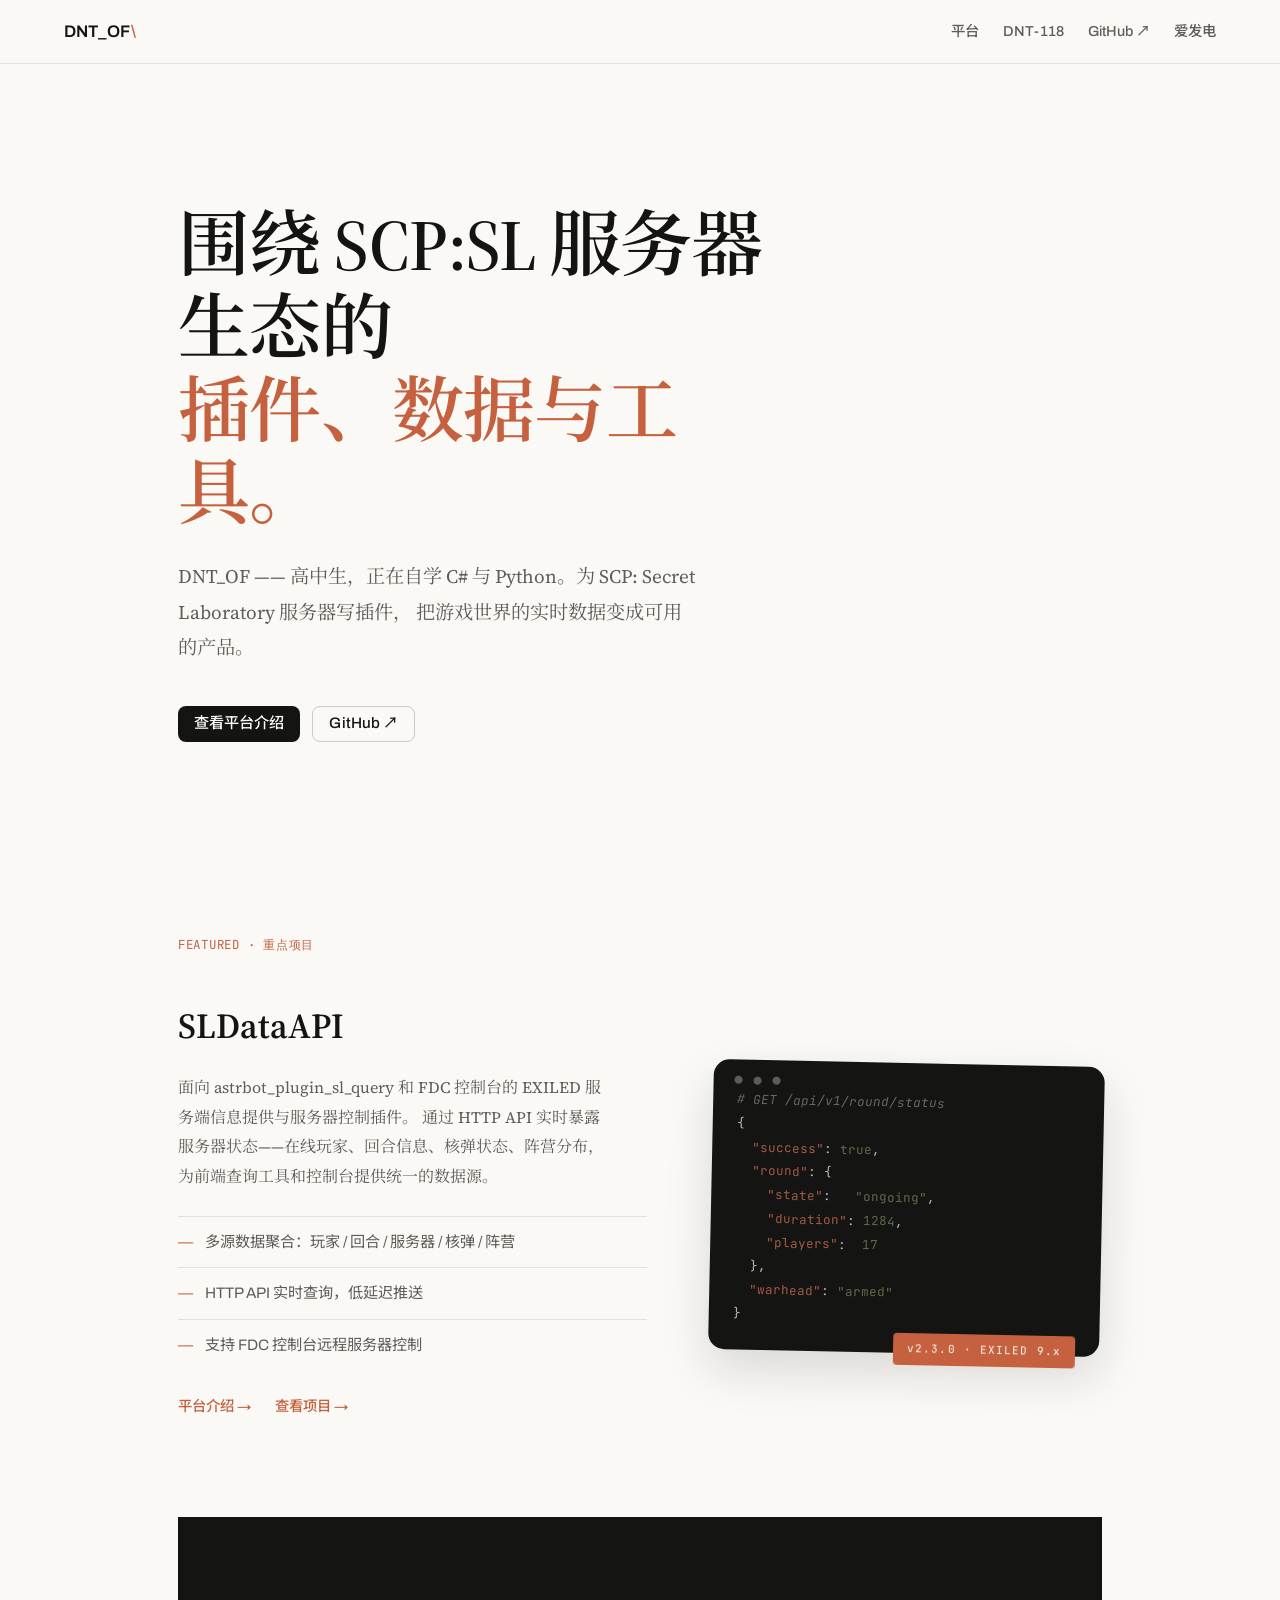
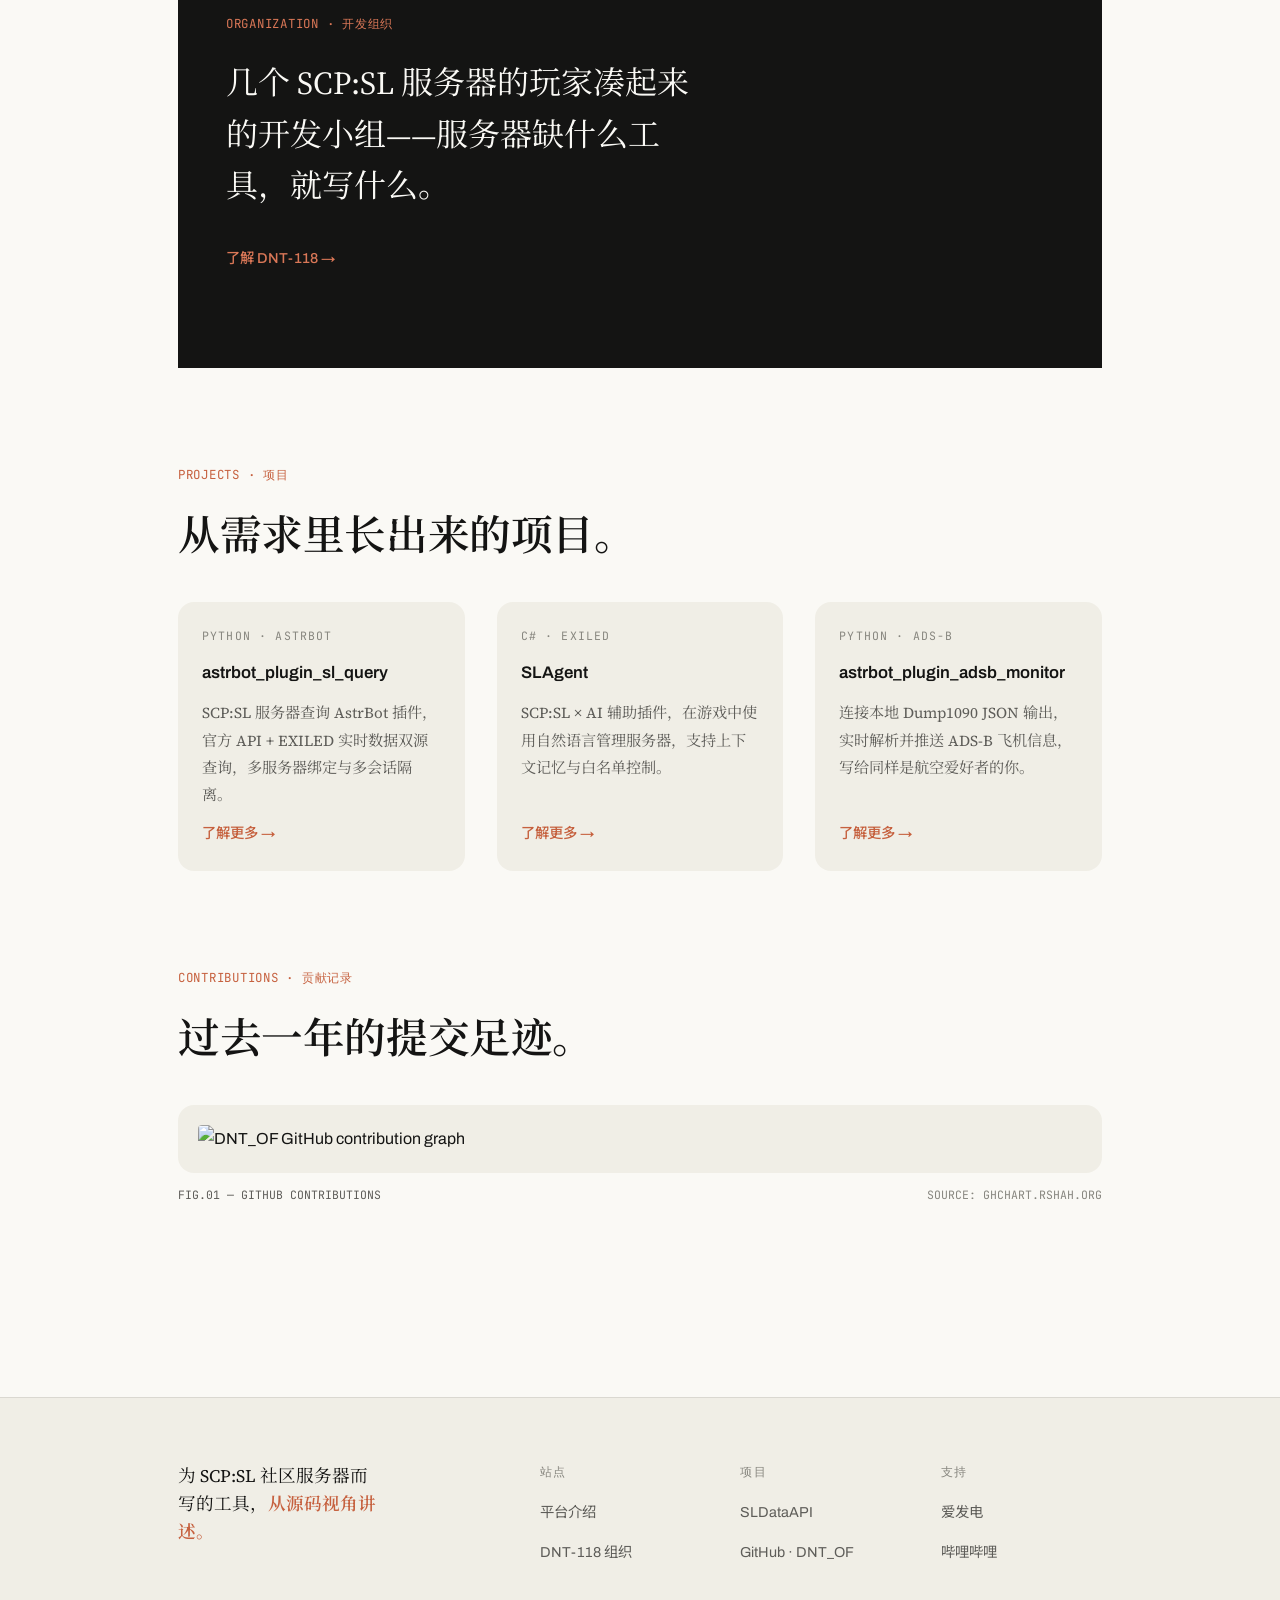
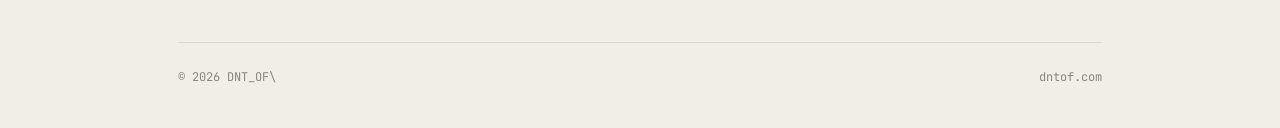
==== commit 92f2dfb6: "Apply exact anthropic.com tokens from source: official swatches, MiSans UI font, serif paragraphs" ====
--- a/index.html
+++ b/index.html
@@ -6,28 +6,36 @@
   <title>DNT_OF — Developer</title>
   <link rel="preconnect" href="https://fonts.googleapis.com" />
   <link rel="preconnect" href="https://fonts.gstatic.com" crossorigin />
-  <link href="https://fonts.googleapis.com/css2?family=Source+Serif+4:opsz,wght@8..60,400;8..60,600&family=Archivo:wght@400;500;600&family=Noto+Serif+SC:wght@600&family=Noto+Sans+SC:wght@400;500&family=JetBrains+Mono:wght@400;700&display=swap" rel="stylesheet" />
+  <link href="https://fonts.googleapis.com/css2?family=Source+Serif+4:opsz,wght@8..60,400;8..60,600&family=Archivo:wght@400;500;600&family=Noto+Serif+SC:wght@400;600&family=Noto+Sans+SC:wght@400;500&family=JetBrains+Mono:wght@400;700&display=swap" rel="stylesheet" />
+  <link rel="stylesheet" href="https://cdn.jsdelivr.net/npm/misans@4.1.0/lib/Normal/MiSans-Regular.min.css" />
+  <link rel="stylesheet" href="https://cdn.jsdelivr.net/npm/misans@4.1.0/lib/Normal/MiSans-Medium.min.css" />
+  <link rel="stylesheet" href="https://cdn.jsdelivr.net/npm/misans@4.1.0/lib/Normal/MiSans-Demibold.min.css" />
   <style>
     :root {
-      /* Anthropic 高仿 · 象牙底 + 墨黑 + Book Cloth 珊瑚 */
-      --bg: #F0EEE6;
-      --panel: #FAF9F5;
-      --ink: #191919;
-      --dim: #6E6A5E;
-      --faint: #A5A093;
-      --line: #DAD6CA;
-      --line-soft: #E5E1D5;
-      --accent: #CC785C;
-      --btn: #191919;
-      --dark-band: #191919;
-      --dark-ink: #FAF9F5;
-      --dark-dim: #B8B4A8;
-
-      --font-serif: 'Source Serif 4', 'Noto Serif SC', serif;
-      --font-sans: 'Archivo', 'Noto Sans SC', sans-serif;
+      /* ===== anthropic.com 真实 swatch（扒自官方 CSS）===== */
+      --bg: #faf9f5;            /* ivory-light */
+      --bg-alt: #f0eee6;        /* ivory-medium */
+      --bg-hover: #e8e6dc;      /* ivory-dark */
+      --ink: #141413;           /* slate-dark */
+      --ink-2: #3d3d3a;         /* slate-medium */
+      --dim: #5e5d59;           /* slate-light */
+      --faint: #87867f;         /* cloud-dark */
+      --fainter: #b0aea5;       /* cloud-medium */
+      --line: #1414131a;        /* slate-faded-10 */
+      --line-2: #14141333;      /* slate-faded-20 */
+      --accent: #c6613f;        /* accent（官方强调色）*/
+      --clay: #d97757;          /* clay */
+      --dark-band: #141413;
+      --dark-ink: #faf9f5;
+
+      --font-serif: 'Source Serif 4', 'Noto Serif SC', Georgia, serif;
+      --font-sans: 'Archivo', 'MiSans', 'Noto Sans SC', 'PingFang SC', 'Microsoft YaHei', sans-serif;
       --font-mono: 'JetBrains Mono', monospace;
 
+      --radius-sm: 4px;
       --radius: 8px;
+      --radius-lg: 16px;
+      --radius-xl: 24px;
       --space-2: 8px;
       --space-3: 12px;
       --space-4: 16px;
@@ -63,8 +71,10 @@
     :focus-visible {
       outline: 2px solid var(--accent);
       outline-offset: 3px;
-      border-radius: 4px;
-    }
+      border-radius: var(--radius-sm);
+    }
+
+    ::selection { background: var(--accent); color: var(--dark-ink); }
 
     @media (prefers-reduced-motion: reduce) {
       *, *::before, *::after {
@@ -87,13 +97,12 @@
     .reveal:nth-child(4) { animation-delay: 270ms; }
     .reveal:nth-child(5) { animation-delay: 360ms; }
 
-    /* ── NAV（仿 anthropic.com：奶油底 · 左字标 · 右链接）── */
+    /* ── NAV（Anthropic Sans 角色 → MiSans 中文）── */
     .nav {
       position: sticky; top: 0; z-index: 50;
-      background: rgba(240, 238, 230, 0.88);
+      background: rgba(250, 249, 245, 0.9);
       backdrop-filter: blur(10px);
-      border-bottom: 1px solid var(--line-soft);
-      max-width: none;
+      border-bottom: 1px solid var(--line);
       padding: 0 clamp(20px, 5vw, 64px);
       height: 64px;
       display: flex; align-items: center; justify-content: space-between;
@@ -103,7 +112,7 @@
       font-family: var(--font-sans);
       font-weight: 600;
       font-size: 1.05rem;
-      letter-spacing: 0.02em;
+      letter-spacing: 0.005em;
       color: var(--ink);
     }
     .nav__brand b { color: var(--accent); font-weight: 600; }
@@ -113,7 +122,7 @@
       font-size: 0.9rem;
       font-weight: 500;
       color: var(--dim);
-      transition: color var(--duration-normal) var(--ease-default);
+      transition: color 0.2s ease;
     }
     .nav__links a:hover { color: var(--ink); }
 
@@ -122,7 +131,7 @@
       padding: 0 clamp(20px, 5vw, 48px);
     }
 
-    /* ── HERO（超大衬线陈述句）── */
+    /* ── HERO（衬线陈述句；段落文字用衬线 = 官方 paragraph-text）── */
     .hero { padding: clamp(80px, 12vw, 140px) 0 clamp(64px, 8vw, 96px); }
     .hero h1 {
       font-family: var(--font-serif);
@@ -136,27 +145,30 @@
     .hero h1 em { font-style: normal; color: var(--accent); }
     .hero__sub {
       margin-top: var(--space-6);
+      font-family: var(--font-serif);
       font-size: clamp(1.05rem, 2vw, 1.2rem);
-      line-height: 1.8;
+      line-height: 1.85;
       color: var(--dim);
       max-width: 52ch;
     }
-    .hero__cta { margin-top: var(--space-10); display: flex; gap: var(--space-4); flex-wrap: wrap; }
+    .hero__cta { margin-top: var(--space-10); display: flex; gap: var(--space-3); flex-wrap: wrap; }
+
+    /* ── 按钮（官方规格：8px 圆角矩形 · 36px 高 · 颜色过渡）── */
     .btn {
-      display: inline-flex; align-items: center; gap: var(--space-2);
-      padding: 13px 26px;
-      border-radius: 999px;
+      display: inline-flex; align-items: center; justify-content: center; gap: var(--space-2);
+      min-height: 2.25rem;
+      padding: var(--space-2) var(--space-4);
+      border-radius: var(--radius);
       font-family: var(--font-sans);
-      font-size: 0.9rem;
+      font-size: 0.95rem;
       font-weight: 500;
-      transition: transform var(--duration-normal) var(--ease-default),
-                  box-shadow var(--duration-normal) ease,
-                  border-color var(--duration-normal) ease;
-    }
-    .btn:hover { transform: translateY(-1px); }
-    .btn--primary { background: var(--btn); color: var(--dark-ink); }
-    .btn--primary:hover { box-shadow: 0 6px 20px rgba(25,25,25,0.22); }
-    .btn--ghost { border: 1px solid var(--line); color: var(--ink); }
+      line-height: 1;
+      letter-spacing: 0.005em;
+      transition: background-color 0.2s ease, color 0.2s ease, border-color 0.2s ease;
+    }
+    .btn--primary { background: var(--ink); color: var(--dark-ink); }
+    .btn--primary:hover { background: var(--ink-2); }
+    .btn--ghost { border: 1px solid var(--line-2); color: var(--ink); }
     .btn--ghost:hover { border-color: var(--ink); }
 
     /* ── 区块通用 ── */
@@ -165,7 +177,7 @@
     .section-label {
       font-family: var(--font-mono);
       font-size: 0.78rem;
-      letter-spacing: 0.08em;
+      letter-spacing: 0.06em;
       color: var(--accent);
       margin-bottom: var(--space-6);
     }
@@ -179,7 +191,7 @@
       max-width: 26ch;
     }
 
-    /* ── FEATURED：左文右码（仿产品双栏）── */
+    /* ── FEATURED：左文右码 ── */
     .featured {
       margin-top: var(--space-10);
       display: grid;
@@ -195,6 +207,7 @@
     }
     .featured__name a:hover { color: var(--accent); }
     .featured__desc {
+      font-family: var(--font-serif);
       color: var(--dim);
       line-height: 1.85;
       max-width: 54ch;
@@ -203,16 +216,12 @@
     .featured__list { list-style: none; margin-bottom: var(--space-6); }
     .featured__list li {
       padding: var(--space-3) 0;
-      border-top: 1px solid var(--line-soft);
+      border-top: 1px solid var(--line);
       color: var(--dim);
       font-size: 0.95rem;
       display: flex; gap: var(--space-3); align-items: baseline;
     }
-    .featured__list li::before {
-      content: '—';
-      color: var(--accent);
-      flex-shrink: 0;
-    }
+    .featured__list li::before { content: '—'; color: var(--accent); flex-shrink: 0; }
     .featured__links { display: flex; gap: var(--space-6); flex-wrap: wrap; }
     .textlink {
       font-family: var(--font-sans);
@@ -220,23 +229,23 @@
       font-weight: 500;
       color: var(--accent);
       border-bottom: 1px solid transparent;
-      transition: border-color var(--duration-normal) ease;
+      transition: border-color 0.2s ease;
     }
     .textlink:hover { border-bottom-color: var(--accent); }
 
-    /* 代码卡片（仿终端窗格） */
+    /* 代码卡片 */
     .codecard {
       position: relative;
       background: var(--dark-band);
-      border-radius: 12px;
+      border-radius: var(--radius-lg);
       padding: 28px 0 24px;
-      box-shadow: 0 20px 48px rgba(25, 25, 25, 0.16);
+      box-shadow: 0 20px 48px rgba(20, 20, 19, 0.14);
       transform: rotate(1.2deg);
     }
     .codecard::before {
       content: '●  ●  ●';
       position: absolute; top: 14px; left: 20px;
-      font-size: 9px; letter-spacing: 4px; color: #5A574F;
+      font-size: 9px; letter-spacing: 4px; color: #5a5d59;
     }
     .codecard code {
       display: block;
@@ -244,27 +253,28 @@
       font-size: 12.5px; line-height: 1.9;
       padding: 0 24px; white-space: pre;
       overflow-x: auto;
-      color: var(--dark-dim);
-    }
-    .codecard .k { color: #E8A87C; }
-    .codecard .s { color: #9DBB8C; }
-    .codecard .c { color: #6E6A60; font-style: italic; }
-    .codecard .p { color: var(--accent); }
+      color: var(--dark-ink);
+      opacity: 0.72;
+    }
+    .codecard .k { color: var(--clay); opacity: 1; }
+    .codecard .s { color: #788c5d; opacity: 1; }
+    .codecard .c { color: #87867f; font-style: italic; opacity: 1; }
+    .codecard .p { color: var(--accent); opacity: 1; }
     .codecard__badge {
       position: absolute; bottom: -12px; right: 24px;
-      background: var(--accent); color: #141413;
+      background: var(--accent); color: var(--dark-ink);
       font-family: var(--font-mono); font-size: 11px; letter-spacing: 0.1em;
-      padding: 6px 14px; border-radius: 999px;
-    }
-
-    /* ── 暗色陈述带（仿全宽深色段落）── */
+      padding: 6px 14px; border-radius: var(--radius-sm);
+    }
+
+    /* ── 暗色陈述带 ── */
     .band-dark {
       margin-top: var(--space-24);
       background: var(--dark-band);
       color: var(--dark-ink);
       padding: clamp(var(--space-16), 8vw, var(--space-24)) 0;
     }
-    .band-dark .section-label { color: var(--accent); }
+    .band-dark .section-label { color: var(--clay); }
     .band-dark p.lede {
       font-family: var(--font-serif);
       font-weight: 400;
@@ -273,10 +283,10 @@
       max-width: 30ch;
       margin-bottom: var(--space-8);
     }
-    .band-dark .textlink { color: var(--accent); }
-    .band-dark .textlink:hover { border-bottom-color: var(--accent); }
-
-    /* ── 项目：细顶线卡片网格（仿 News 栅格）── */
+    .band-dark .textlink { color: var(--clay); }
+    .band-dark .textlink:hover { border-bottom-color: var(--clay); }
+
+    /* ── 项目：细顶线卡片 ── */
     .cards {
       margin-top: var(--space-10);
       display: grid;
@@ -284,12 +294,13 @@
       gap: var(--space-8);
     }
     .card {
-      border-top: 1px solid var(--ink);
-      padding-top: var(--space-5);
+      background: var(--bg-alt);
+      border-radius: var(--radius-lg);
+      padding: var(--space-6);
       display: flex; flex-direction: column; gap: var(--space-3);
-      transition: transform var(--duration-normal) var(--ease-default);
-    }
-    .card:hover { transform: translateY(-3px); }
+      transition: background-color 0.2s ease;
+    }
+    .card:hover { background: var(--bg-hover); }
     .card .meta {
       font-family: var(--font-mono);
       font-size: 0.72rem;
@@ -302,18 +313,23 @@
       font-size: 1.05rem;
       color: var(--ink);
     }
-    .card p { color: var(--dim); font-size: 0.92rem; line-height: 1.75; flex: 1; }
+    .card p {
+      font-family: var(--font-serif);
+      color: var(--dim);
+      font-size: 0.95rem;
+      line-height: 1.8;
+      flex: 1;
+    }
     .card .textlink { align-self: flex-start; }
 
     /* ── 贡献图 ── */
     .chart-panel {
       margin-top: var(--space-10);
-      background: var(--panel);
-      border: 1px solid var(--line-soft);
-      border-radius: var(--radius);
-      padding: var(--space-4);
-    }
-    .chart-panel img { width: 100%; height: auto; border-radius: 4px; }
+      background: var(--bg-alt);
+      border-radius: var(--radius-lg);
+      padding: var(--space-5);
+    }
+    .chart-panel img { width: 100%; height: auto; border-radius: var(--radius-sm); }
     .figure-caption {
       margin-top: var(--space-3);
       font-family: var(--font-mono);
@@ -323,11 +339,11 @@
     }
     .figure-caption b { color: var(--dim); font-weight: 400; }
 
-    /* ── FOOTER（仿多栏链接页脚）── */
+    /* ── FOOTER ── */
     footer {
       margin-top: var(--space-24);
       border-top: 1px solid var(--line);
-      background: var(--bg);
+      background: var(--bg-alt);
       padding: var(--space-16) 0 var(--space-10);
     }
     .footer__grid {
@@ -356,13 +372,13 @@
     .footer__col a {
       font-size: 0.9rem;
       color: var(--dim);
-      transition: color var(--duration-normal) ease;
+      transition: color 0.2s ease;
     }
     .footer__col a:hover { color: var(--ink); }
     .footer__bottom {
       margin-top: var(--space-16);
       padding-top: var(--space-6);
-      border-top: 1px solid var(--line-soft);
+      border-top: 1px solid var(--line);
       display: flex; justify-content: space-between; gap: var(--space-4); flex-wrap: wrap;
       font-family: var(--font-mono);
       font-size: 0.75rem;
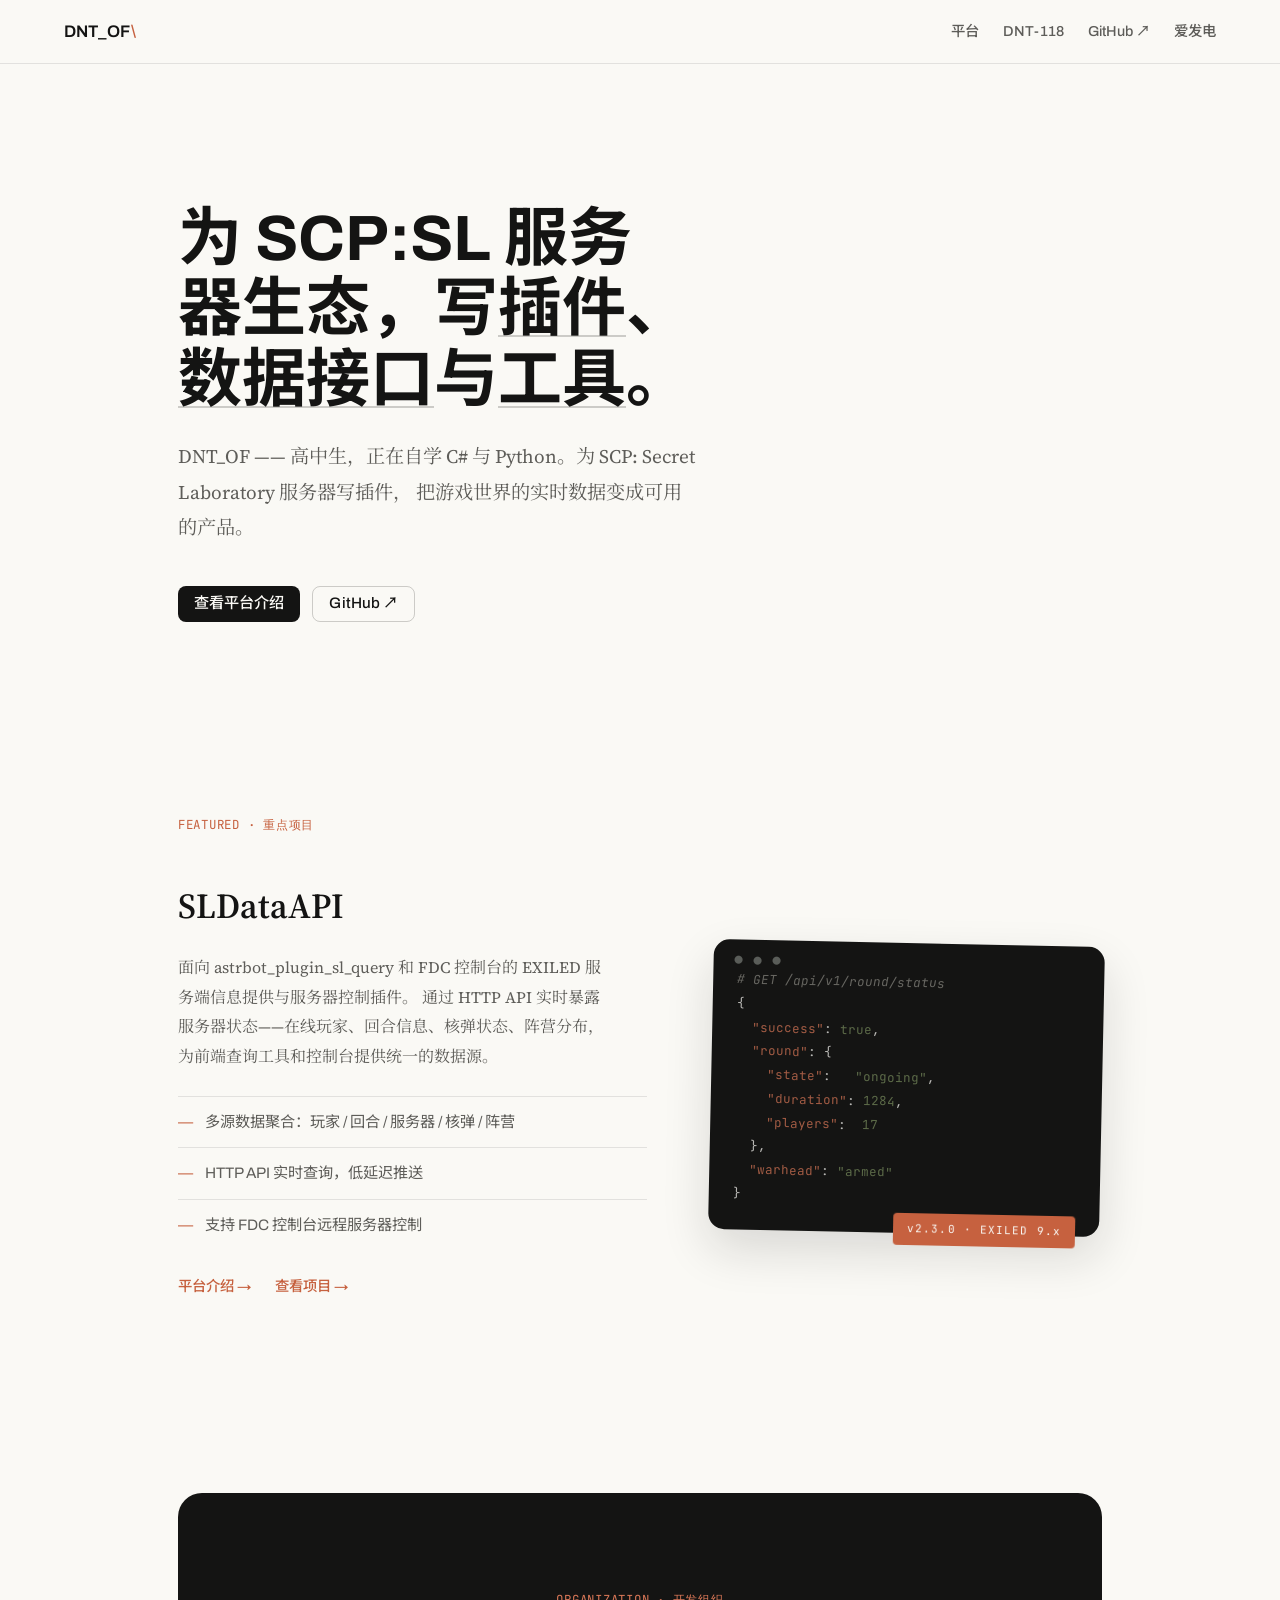
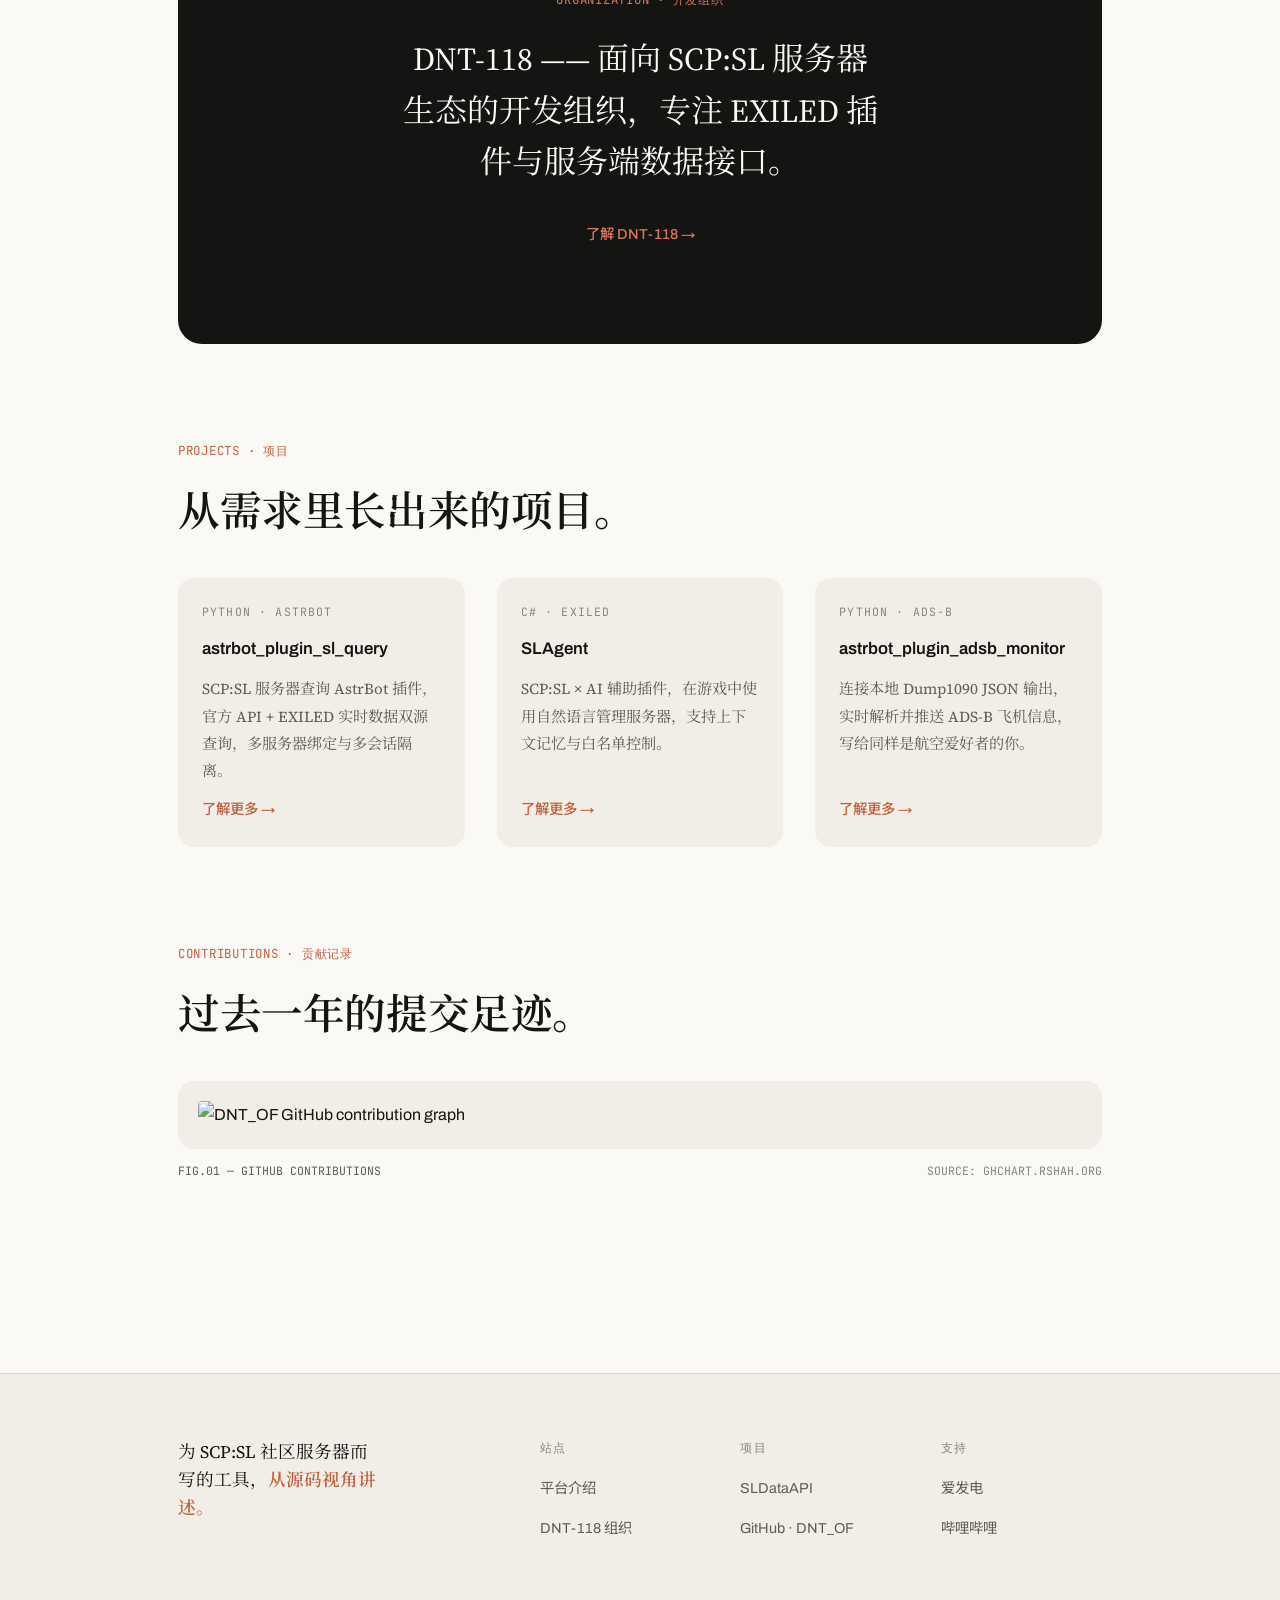
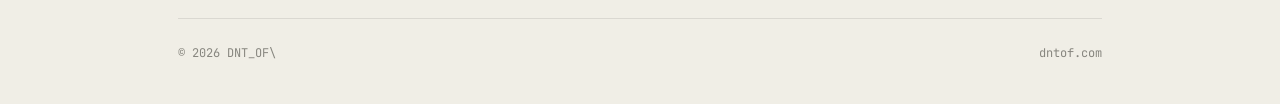
==== commit d43743a8: "Match official hero spec (sans 700, inline links, big-cta box); org pages direction-only" ====
--- a/index.html
+++ b/index.html
@@ -131,18 +131,27 @@
       padding: 0 clamp(20px, 5vw, 48px);
     }
 
-    /* ── HERO（衬线陈述句；段落文字用衬线 = 官方 paragraph-text）── */
+    /* ── HERO（官方 u-display-xl：sans 700 · 1.1 行高 · 零字距 · 句内链接）── */
     .hero { padding: clamp(80px, 12vw, 140px) 0 clamp(64px, 8vw, 96px); }
     .hero h1 {
-      font-family: var(--font-serif);
-      font-weight: 600;
-      font-size: clamp(2.5rem, 6.5vw, 4.5rem);
-      line-height: 1.15;
-      letter-spacing: -0.01em;
-      max-width: 18ch;
+      font-family: var(--font-sans);
+      font-weight: 700;
+      font-size: clamp(2.4rem, 5.5vw, 4rem);
+      line-height: 1.1;
+      letter-spacing: 0;
+      text-wrap: balance;
+      max-width: 20ch;
       color: var(--ink);
     }
-    .hero h1 em { font-style: normal; color: var(--accent); }
+    .hero h1 a {
+      color: inherit;
+      text-decoration: underline;
+      text-decoration-thickness: 2px;
+      text-underline-offset: 5px;
+      text-decoration-color: var(--line-2);
+      transition: color 0.2s ease, text-decoration-color 0.2s ease;
+    }
+    .hero h1 a:hover { color: var(--accent); text-decoration-color: var(--accent); }
     .hero__sub {
       margin-top: var(--space-6);
       font-family: var(--font-serif);
@@ -267,24 +276,26 @@
       padding: 6px 14px; border-radius: var(--radius-sm);
     }
 
-    /* ── 暗色陈述带 ── */
-    .band-dark {
+    /* ── 大号 CTA（官方 big-cta：24px 圆角深色容器 · 居中）── */
+    .big-cta {
       margin-top: var(--space-24);
       background: var(--dark-band);
       color: var(--dark-ink);
-      padding: clamp(var(--space-16), 8vw, var(--space-24)) 0;
-    }
-    .band-dark .section-label { color: var(--clay); }
-    .band-dark p.lede {
+      border-radius: var(--radius-xl);
+      padding: clamp(var(--space-16), 8vw, var(--space-24)) var(--space-6);
+      text-align: center;
+    }
+    .big-cta .section-label { color: var(--clay); }
+    .big-cta p.lede {
       font-family: var(--font-serif);
       font-weight: 400;
       font-size: clamp(1.4rem, 3vw, 2rem);
       line-height: 1.6;
       max-width: 30ch;
-      margin-bottom: var(--space-8);
-    }
-    .band-dark .textlink { color: var(--clay); }
-    .band-dark .textlink:hover { border-bottom-color: var(--clay); }
+      margin: 0 auto var(--space-8);
+    }
+    .big-cta .textlink { color: var(--clay); }
+    .big-cta .textlink:hover { border-bottom-color: var(--clay); }
 
     /* ── 项目：细顶线卡片 ── */
     .cards {
@@ -412,7 +423,7 @@
 
   <!-- HERO -->
   <header class="hero reveal">
-    <h1>围绕 SCP:SL 服务器生态的<br /><em>插件、数据与工具。</em></h1>
+    <h1>为 SCP:SL 服务器生态，写<a href="https://github.com/DNTOF" target="_blank">插件</a>、<a href="/platform/">数据接口</a>与<a href="/dnt-118/">工具</a>。</h1>
     <p class="hero__sub">
       DNT_OF —— 高中生，正在自学 C# 与 Python。为 SCP: Secret Laboratory 服务器写插件，
       把游戏世界的实时数据变成可用的产品。
@@ -462,11 +473,11 @@
     </div>
   </section>
 
-  <!-- 暗色陈述带：DNT-118 -->
-  <section class="band-dark">
-    <div class="wrap">
+  <!-- 大号 CTA：DNT-118 -->
+  <section class="section">
+    <div class="big-cta">
       <div class="section-label">ORGANIZATION · 开发组织</div>
-      <p class="lede">几个 SCP:SL 服务器的玩家凑起来的开发小组——服务器缺什么工具，就写什么。</p>
+      <p class="lede">DNT-118 —— 面向 SCP:SL 服务器生态的开发组织，专注 EXILED 插件与服务端数据接口。</p>
       <a class="textlink" href="/dnt-118/">了解 DNT-118 →</a>
     </div>
   </section>
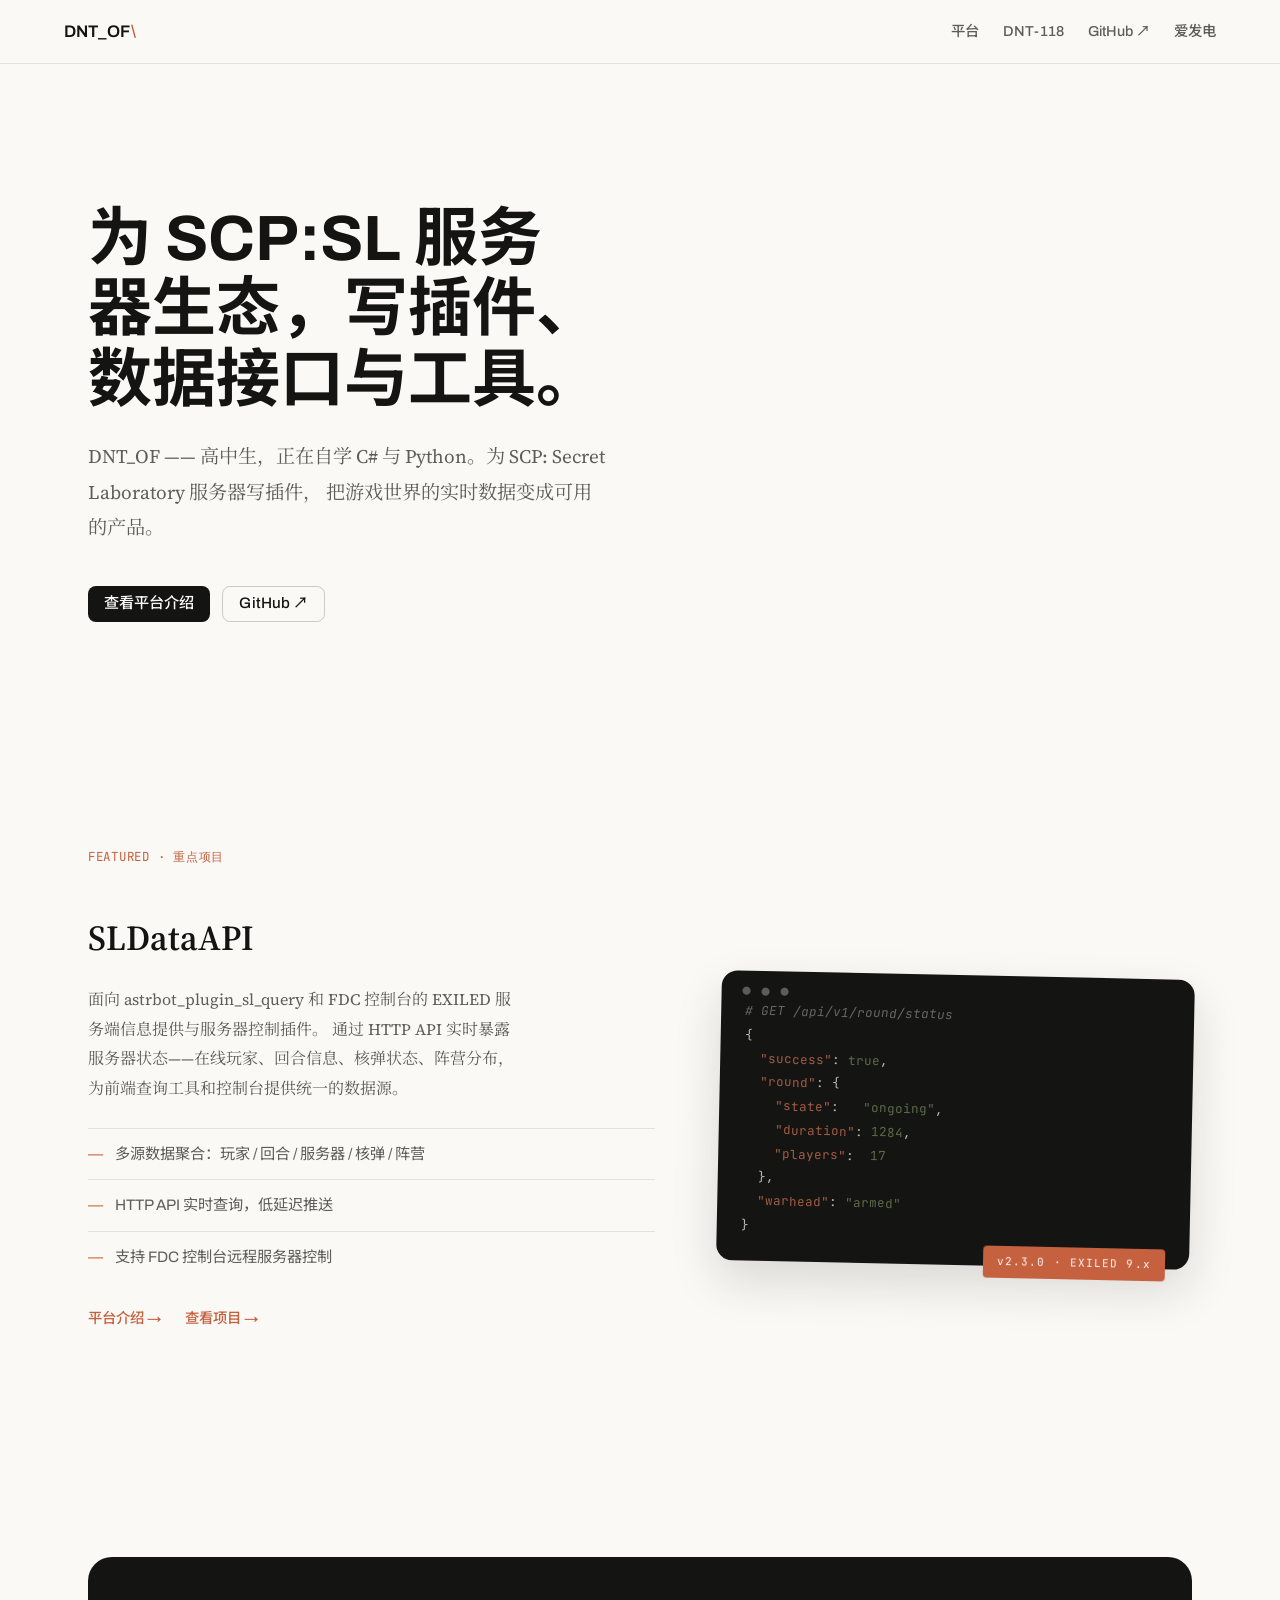
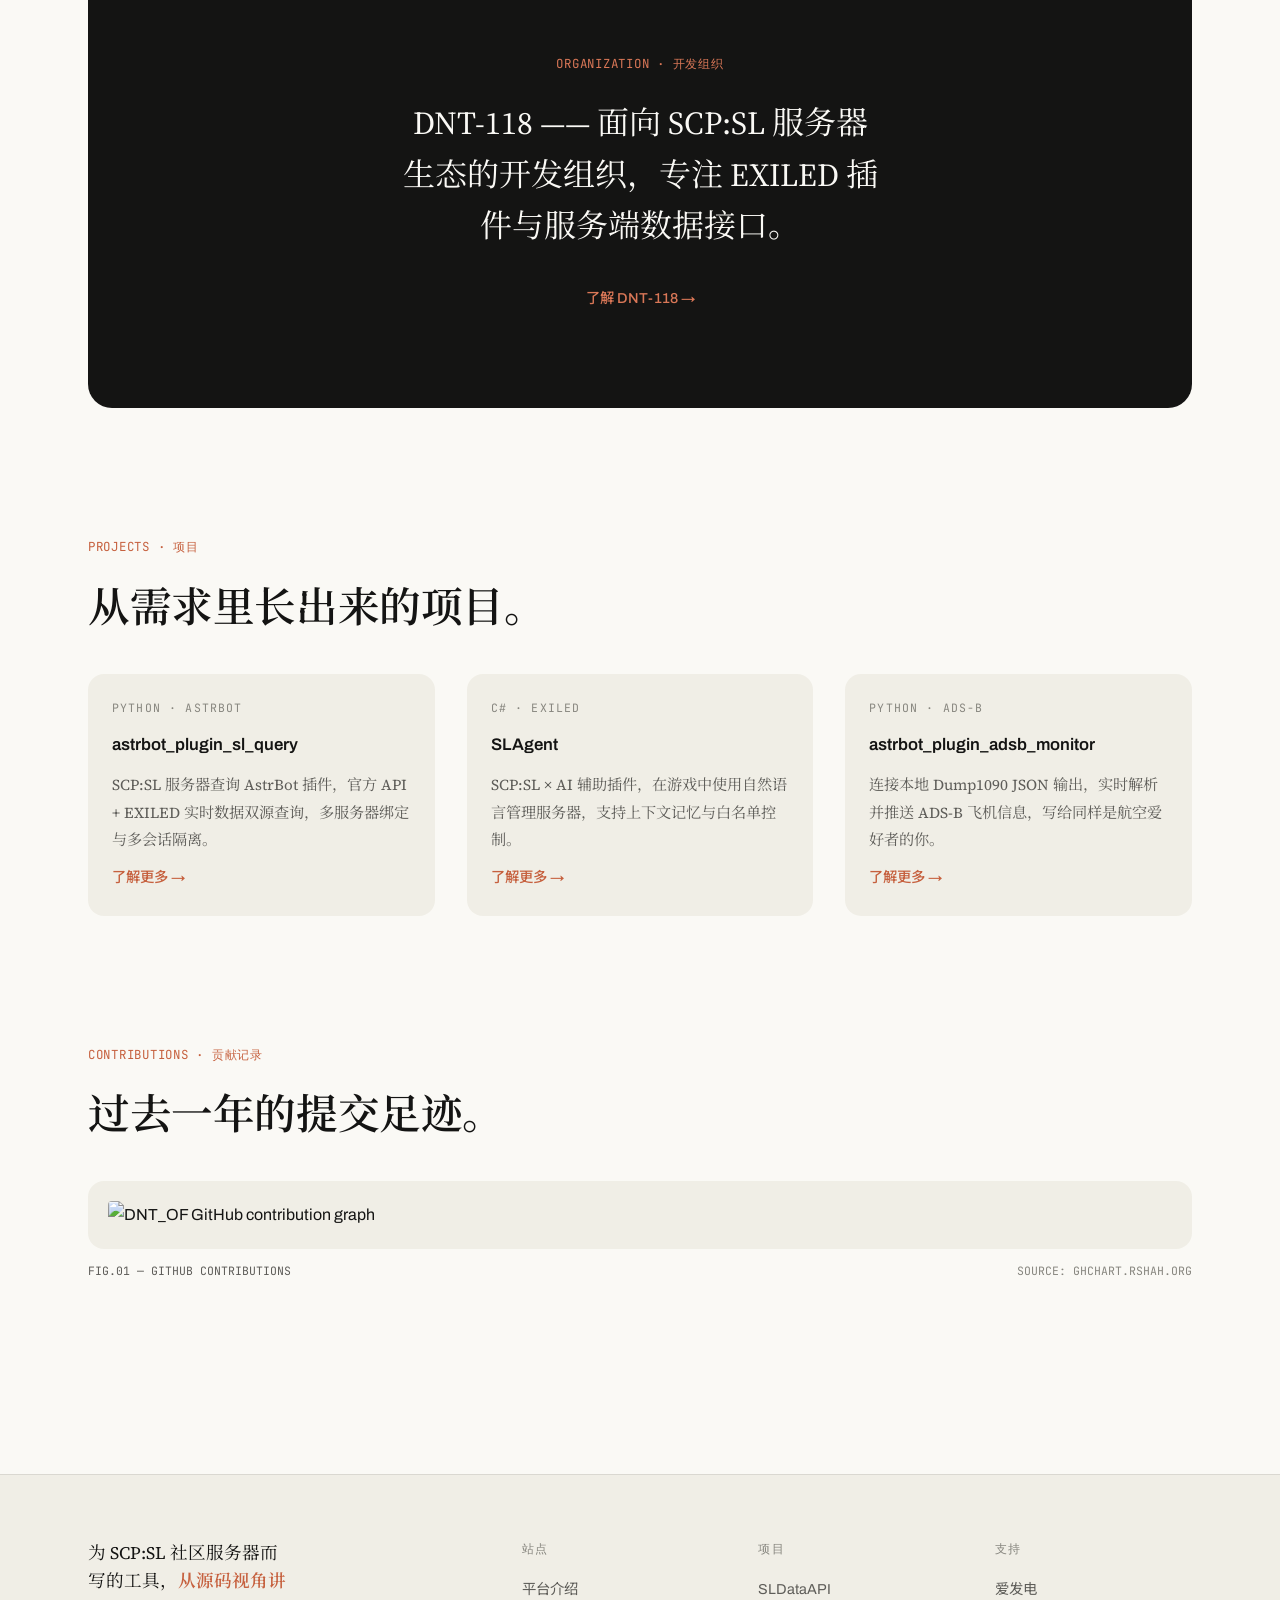
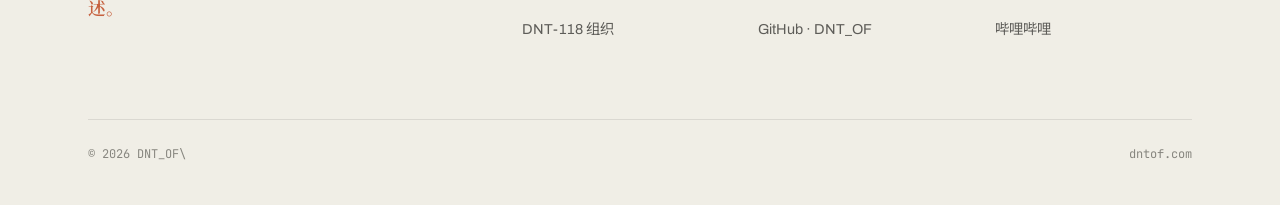
==== commit 1e11d3d0: "Add official word-by-word hero animation, 160px section rhythm, wider container" ====
--- a/index.html
+++ b/index.html
@@ -97,6 +97,20 @@
     .reveal:nth-child(4) { animation-delay: 270ms; }
     .reveal:nth-child(5) { animation-delay: 360ms; }
 
+    /* ── Hero 逐词浮现（复刻官方 animate-word）── */
+    .animate-word {
+      display: inline-block;
+      opacity: 0;
+      transform: translateY(24px);
+      transition: opacity 800ms cubic-bezier(0.16, 1, 0.3, 1),
+                  transform 800ms cubic-bezier(0.16, 1, 0.3, 1);
+      will-change: opacity, transform;
+    }
+    .animate-word.is-in { opacity: 1; transform: none; }
+    @media (prefers-reduced-motion: reduce) {
+      .animate-word { opacity: 1; transform: none; transition: none; }
+    }
+
     /* ── NAV（Anthropic Sans 角色 → MiSans 中文）── */
     .nav {
       position: sticky; top: 0; z-index: 50;
@@ -127,7 +141,7 @@
     .nav__links a:hover { color: var(--ink); }
 
     .wrap {
-      max-width: 1020px; margin: 0 auto;
+      max-width: 1200px; margin: 0 auto;
       padding: 0 clamp(20px, 5vw, 48px);
     }
 
@@ -180,8 +194,8 @@
     .btn--ghost { border: 1px solid var(--line-2); color: var(--ink); }
     .btn--ghost:hover { border-color: var(--ink); }
 
-    /* ── 区块通用 ── */
-    .section { padding: var(--space-24) 0 0; }
+    /* ── 区块通用（官方节奏：section-space--main = 10rem）── */
+    .section { padding: clamp(96px, 10vw, 160px) 0 0; }
     .section:last-of-type { padding-bottom: var(--space-24); }
     .section-label {
       font-family: var(--font-mono);
@@ -563,6 +577,46 @@
 
 <script>
   document.getElementById('year').textContent = new Date().getFullYear();
+
+  // Hero 逐词浮现（复刻官方 word animation：拉丁词整体、CJK 单字、链接作为整体单元）
+  (function () {
+    const h1 = document.querySelector('.hero h1');
+    if (!h1 || matchMedia('(prefers-reduced-motion: reduce)').matches) return;
+
+    const tokens = [];
+    h1.childNodes.forEach(node => {
+      if (node.nodeType === Node.TEXT_NODE) {
+        const parts = node.textContent.match(/[A-Za-z0-9._:\\-]+|\s+|./gs) || [];
+        parts.forEach(p => tokens.push({ t: p, href: null }));
+      } else if (node.nodeType === Node.ELEMENT_NODE && node.tagName === 'A') {
+        tokens.push({ t: node.textContent, href: node.getAttribute('href') });
+      }
+    });
+
+    h1.textContent = '';
+    let i = 0;
+    const spans = [];
+    tokens.forEach(tok => {
+      if (/^\s+$/.test(tok.t)) { h1.appendChild(document.createTextNode(' ')); return; }
+      const span = document.createElement('span');
+      span.className = 'animate-word';
+      span.textContent = tok.t;
+      span.style.transitionDelay = (i++ * 45) + 'ms';
+      if (tok.href) {
+        const a = document.createElement('a');
+        a.href = tok.href;
+        a.appendChild(span);
+        h1.appendChild(a);
+      } else {
+        h1.appendChild(span);
+      }
+      spans.push(span);
+    });
+
+    requestAnimationFrame(() => requestAnimationFrame(() => {
+      spans.forEach(s => s.classList.add('is-in'));
+    }));
+  })();
 </script>
 
 </body>
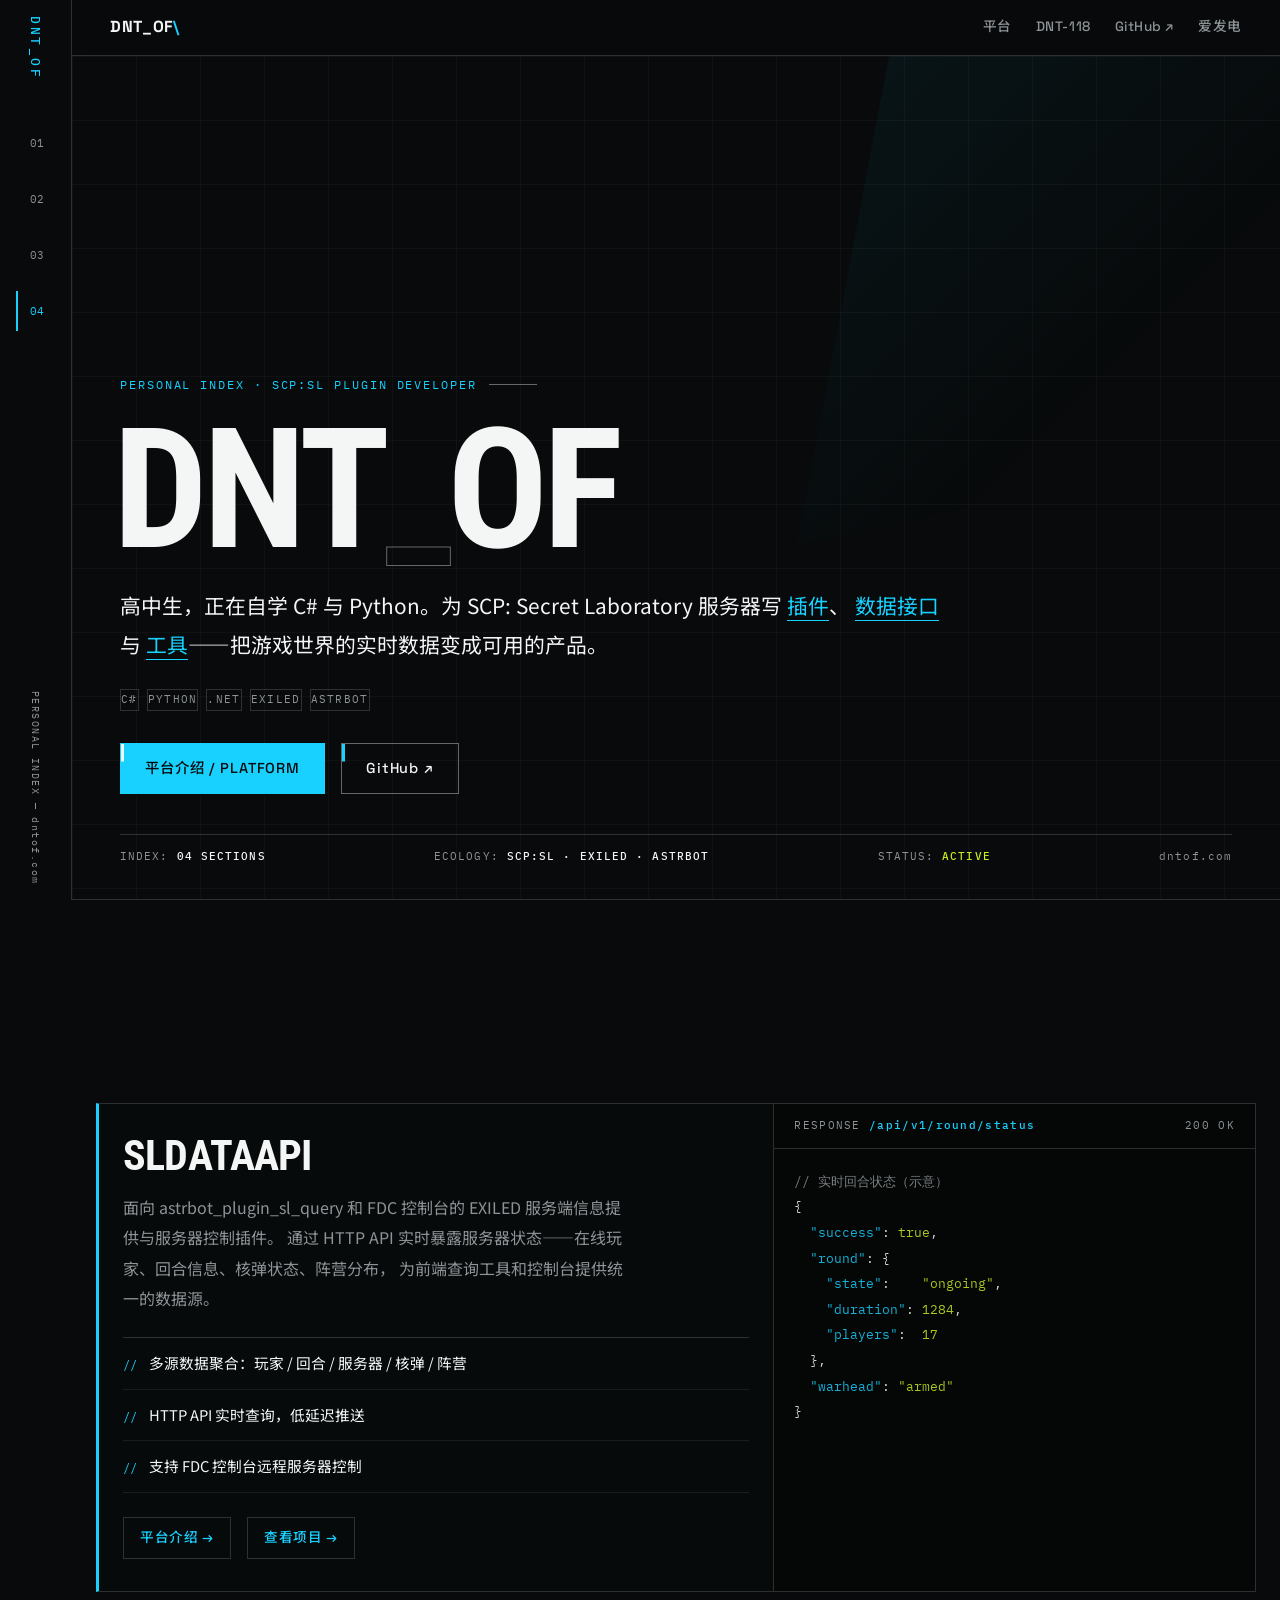
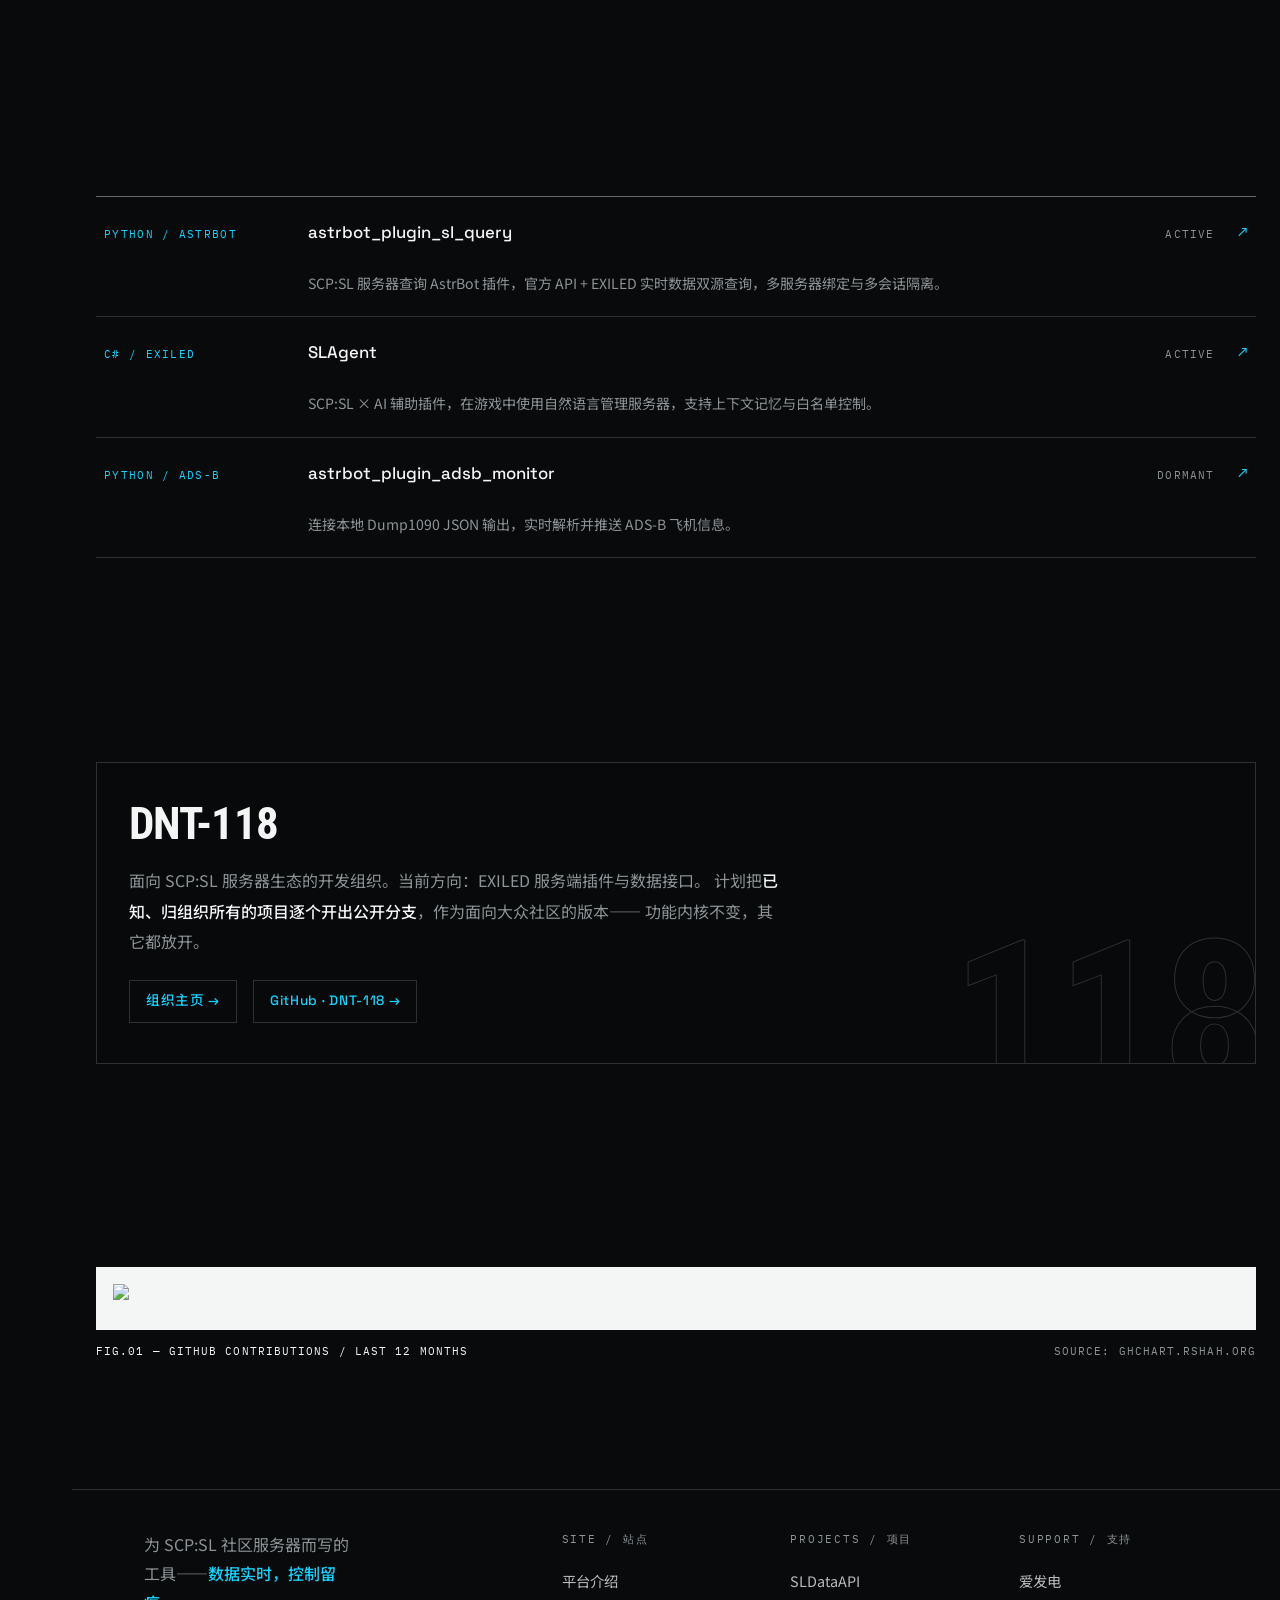
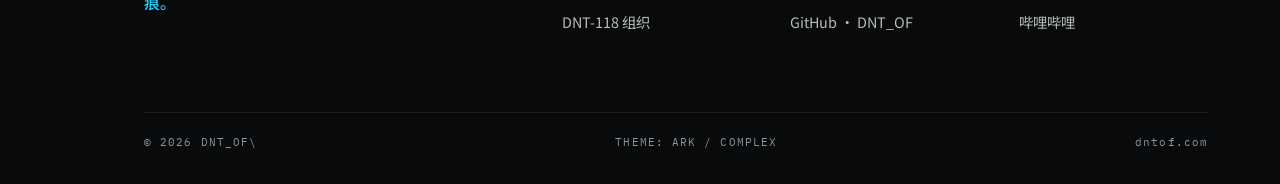
==== commit 8b8c6a89: "Rebuild homepage with ark-ui theme: ark family x complex depth, evidence-locked to official AK site" ====
--- a/index.html
+++ b/index.html
@@ -1,621 +1,277 @@
 <!DOCTYPE html>
-<html lang="zh">
+<html lang="zh" data-ark-theme="ark" data-ark-depth="complex">
 <head>
   <meta charset="UTF-8" />
   <meta name="viewport" content="width=device-width, initial-scale=1.0" />
-  <title>DNT_OF — Developer</title>
+  <title>DNT_OF — Developer Index</title>
   <link rel="preconnect" href="https://fonts.googleapis.com" />
   <link rel="preconnect" href="https://fonts.gstatic.com" crossorigin />
-  <link href="https://fonts.googleapis.com/css2?family=Source+Serif+4:opsz,wght@8..60,400;8..60,600&family=Archivo:wght@400;500;600&family=Noto+Serif+SC:wght@400;600&family=Noto+Sans+SC:wght@400;500&family=JetBrains+Mono:wght@400;700&display=swap" rel="stylesheet" />
-  <link rel="stylesheet" href="https://cdn.jsdelivr.net/npm/misans@4.1.0/lib/Normal/MiSans-Regular.min.css" />
-  <link rel="stylesheet" href="https://cdn.jsdelivr.net/npm/misans@4.1.0/lib/Normal/MiSans-Medium.min.css" />
-  <link rel="stylesheet" href="https://cdn.jsdelivr.net/npm/misans@4.1.0/lib/Normal/MiSans-Demibold.min.css" />
-  <style>
-    :root {
-      /* ===== anthropic.com 真实 swatch（扒自官方 CSS）===== */
-      --bg: #faf9f5;            /* ivory-light */
-      --bg-alt: #f0eee6;        /* ivory-medium */
-      --bg-hover: #e8e6dc;      /* ivory-dark */
-      --ink: #141413;           /* slate-dark */
-      --ink-2: #3d3d3a;         /* slate-medium */
-      --dim: #5e5d59;           /* slate-light */
-      --faint: #87867f;         /* cloud-dark */
-      --fainter: #b0aea5;       /* cloud-medium */
-      --line: #1414131a;        /* slate-faded-10 */
-      --line-2: #14141333;      /* slate-faded-20 */
-      --accent: #c6613f;        /* accent（官方强调色）*/
-      --clay: #d97757;          /* clay */
-      --dark-band: #141413;
-      --dark-ink: #faf9f5;
-
-      --font-serif: 'Source Serif 4', 'Noto Serif SC', Georgia, serif;
-      --font-sans: 'Archivo', 'MiSans', 'Noto Sans SC', 'PingFang SC', 'Microsoft YaHei', sans-serif;
-      --font-mono: 'JetBrains Mono', monospace;
-
-      --radius-sm: 4px;
-      --radius: 8px;
-      --radius-lg: 16px;
-      --radius-xl: 24px;
-      --space-2: 8px;
-      --space-3: 12px;
-      --space-4: 16px;
-      --space-5: 20px;
-      --space-6: 24px;
-      --space-8: 32px;
-      --space-10: 40px;
-      --space-16: 64px;
-      --space-20: 80px;
-      --space-24: 96px;
-      --ease-default: cubic-bezier(0.16, 1, 0.3, 1);
-      --duration-normal: 250ms;
-      --duration-slow: 500ms;
-    }
-
-    *, *::before, *::after { box-sizing: border-box; margin: 0; padding: 0; }
-    html { scroll-behavior: smooth; -webkit-text-size-adjust: 100%; }
-
-    body {
-      background-color: var(--bg);
-      color: var(--ink);
-      font-family: var(--font-sans);
-      font-size: 1rem;
-      line-height: 1.75;
-      -webkit-font-smoothing: antialiased;
-      min-height: 100vh;
-      overflow-x: hidden;
-    }
-
-    img { display: block; max-width: 100%; }
-    a { color: inherit; text-decoration: none; }
-
-    :focus-visible {
-      outline: 2px solid var(--accent);
-      outline-offset: 3px;
-      border-radius: var(--radius-sm);
-    }
-
-    ::selection { background: var(--accent); color: var(--dark-ink); }
-
-    @media (prefers-reduced-motion: reduce) {
-      *, *::before, *::after {
-        animation-duration: 0.01ms !important;
-        animation-iteration-count: 1 !important;
-        transition-duration: 0.01ms !important;
-      }
-    }
-
-    @view-transition { navigation: auto; }
-
-    @keyframes fadeUp {
-      from { opacity: 0; transform: translateY(24px); }
-      to { opacity: 1; transform: translateY(0); }
-    }
-    .reveal { opacity: 0; animation: fadeUp var(--duration-slow) var(--ease-default) forwards; }
-    .reveal:nth-child(1) { animation-delay: 0ms; }
-    .reveal:nth-child(2) { animation-delay: 90ms; }
-    .reveal:nth-child(3) { animation-delay: 180ms; }
-    .reveal:nth-child(4) { animation-delay: 270ms; }
-    .reveal:nth-child(5) { animation-delay: 360ms; }
-
-    /* ── Hero 逐词浮现（复刻官方 animate-word）── */
-    .animate-word {
-      display: inline-block;
-      opacity: 0;
-      transform: translateY(24px);
-      transition: opacity 800ms cubic-bezier(0.16, 1, 0.3, 1),
-                  transform 800ms cubic-bezier(0.16, 1, 0.3, 1);
-      will-change: opacity, transform;
-    }
-    .animate-word.is-in { opacity: 1; transform: none; }
-    @media (prefers-reduced-motion: reduce) {
-      .animate-word { opacity: 1; transform: none; transition: none; }
-    }
-
-    /* ── NAV（Anthropic Sans 角色 → MiSans 中文）── */
-    .nav {
-      position: sticky; top: 0; z-index: 50;
-      background: rgba(250, 249, 245, 0.9);
-      backdrop-filter: blur(10px);
-      border-bottom: 1px solid var(--line);
-      padding: 0 clamp(20px, 5vw, 64px);
-      height: 64px;
-      display: flex; align-items: center; justify-content: space-between;
-      gap: var(--space-4);
-    }
-    .nav__brand {
-      font-family: var(--font-sans);
-      font-weight: 600;
-      font-size: 1.05rem;
-      letter-spacing: 0.005em;
-      color: var(--ink);
-    }
-    .nav__brand b { color: var(--accent); font-weight: 600; }
-    .nav__links { display: flex; gap: var(--space-6); flex-wrap: wrap; }
-    .nav__links a {
-      font-family: var(--font-sans);
-      font-size: 0.9rem;
-      font-weight: 500;
-      color: var(--dim);
-      transition: color 0.2s ease;
-    }
-    .nav__links a:hover { color: var(--ink); }
-
-    .wrap {
-      max-width: 1200px; margin: 0 auto;
-      padding: 0 clamp(20px, 5vw, 48px);
-    }
-
-    /* ── HERO（官方 u-display-xl：sans 700 · 1.1 行高 · 零字距 · 句内链接）── */
-    .hero { padding: clamp(80px, 12vw, 140px) 0 clamp(64px, 8vw, 96px); }
-    .hero h1 {
-      font-family: var(--font-sans);
-      font-weight: 700;
-      font-size: clamp(2.4rem, 5.5vw, 4rem);
-      line-height: 1.1;
-      letter-spacing: 0;
-      text-wrap: balance;
-      max-width: 20ch;
-      color: var(--ink);
-    }
-    .hero h1 a {
-      color: inherit;
-      text-decoration: underline;
-      text-decoration-thickness: 2px;
-      text-underline-offset: 5px;
-      text-decoration-color: var(--line-2);
-      transition: color 0.2s ease, text-decoration-color 0.2s ease;
-    }
-    .hero h1 a:hover { color: var(--accent); text-decoration-color: var(--accent); }
-    .hero__sub {
-      margin-top: var(--space-6);
-      font-family: var(--font-serif);
-      font-size: clamp(1.05rem, 2vw, 1.2rem);
-      line-height: 1.85;
-      color: var(--dim);
-      max-width: 52ch;
-    }
-    .hero__cta { margin-top: var(--space-10); display: flex; gap: var(--space-3); flex-wrap: wrap; }
-
-    /* ── 按钮（官方规格：8px 圆角矩形 · 36px 高 · 颜色过渡）── */
-    .btn {
-      display: inline-flex; align-items: center; justify-content: center; gap: var(--space-2);
-      min-height: 2.25rem;
-      padding: var(--space-2) var(--space-4);
-      border-radius: var(--radius);
-      font-family: var(--font-sans);
-      font-size: 0.95rem;
-      font-weight: 500;
-      line-height: 1;
-      letter-spacing: 0.005em;
-      transition: background-color 0.2s ease, color 0.2s ease, border-color 0.2s ease;
-    }
-    .btn--primary { background: var(--ink); color: var(--dark-ink); }
-    .btn--primary:hover { background: var(--ink-2); }
-    .btn--ghost { border: 1px solid var(--line-2); color: var(--ink); }
-    .btn--ghost:hover { border-color: var(--ink); }
-
-    /* ── 区块通用（官方节奏：section-space--main = 10rem）── */
-    .section { padding: clamp(96px, 10vw, 160px) 0 0; }
-    .section:last-of-type { padding-bottom: var(--space-24); }
-    .section-label {
-      font-family: var(--font-mono);
-      font-size: 0.78rem;
-      letter-spacing: 0.06em;
-      color: var(--accent);
-      margin-bottom: var(--space-6);
-    }
-    .section-title {
-      font-family: var(--font-serif);
-      font-weight: 600;
-      font-size: clamp(1.75rem, 3.6vw, 2.6rem);
-      line-height: 1.25;
-      letter-spacing: -0.01em;
-      color: var(--ink);
-      max-width: 26ch;
-    }
-
-    /* ── FEATURED：左文右码 ── */
-    .featured {
-      margin-top: var(--space-10);
-      display: grid;
-      grid-template-columns: 6fr 5fr;
-      gap: clamp(var(--space-8), 5vw, var(--space-16));
-      align-items: center;
-    }
-    .featured__name {
-      font-family: var(--font-serif);
-      font-weight: 600;
-      font-size: clamp(1.6rem, 3vw, 2.2rem);
-      margin-bottom: var(--space-4);
-    }
-    .featured__name a:hover { color: var(--accent); }
-    .featured__desc {
-      font-family: var(--font-serif);
-      color: var(--dim);
-      line-height: 1.85;
-      max-width: 54ch;
-      margin-bottom: var(--space-6);
-    }
-    .featured__list { list-style: none; margin-bottom: var(--space-6); }
-    .featured__list li {
-      padding: var(--space-3) 0;
-      border-top: 1px solid var(--line);
-      color: var(--dim);
-      font-size: 0.95rem;
-      display: flex; gap: var(--space-3); align-items: baseline;
-    }
-    .featured__list li::before { content: '—'; color: var(--accent); flex-shrink: 0; }
-    .featured__links { display: flex; gap: var(--space-6); flex-wrap: wrap; }
-    .textlink {
-      font-family: var(--font-sans);
-      font-size: 0.9rem;
-      font-weight: 500;
-      color: var(--accent);
-      border-bottom: 1px solid transparent;
-      transition: border-color 0.2s ease;
-    }
-    .textlink:hover { border-bottom-color: var(--accent); }
-
-    /* 代码卡片 */
-    .codecard {
-      position: relative;
-      background: var(--dark-band);
-      border-radius: var(--radius-lg);
-      padding: 28px 0 24px;
-      box-shadow: 0 20px 48px rgba(20, 20, 19, 0.14);
-      transform: rotate(1.2deg);
-    }
-    .codecard::before {
-      content: '●  ●  ●';
-      position: absolute; top: 14px; left: 20px;
-      font-size: 9px; letter-spacing: 4px; color: #5a5d59;
-    }
-    .codecard code {
-      display: block;
-      font-family: var(--font-mono);
-      font-size: 12.5px; line-height: 1.9;
-      padding: 0 24px; white-space: pre;
-      overflow-x: auto;
-      color: var(--dark-ink);
-      opacity: 0.72;
-    }
-    .codecard .k { color: var(--clay); opacity: 1; }
-    .codecard .s { color: #788c5d; opacity: 1; }
-    .codecard .c { color: #87867f; font-style: italic; opacity: 1; }
-    .codecard .p { color: var(--accent); opacity: 1; }
-    .codecard__badge {
-      position: absolute; bottom: -12px; right: 24px;
-      background: var(--accent); color: var(--dark-ink);
-      font-family: var(--font-mono); font-size: 11px; letter-spacing: 0.1em;
-      padding: 6px 14px; border-radius: var(--radius-sm);
-    }
-
-    /* ── 大号 CTA（官方 big-cta：24px 圆角深色容器 · 居中）── */
-    .big-cta {
-      margin-top: var(--space-24);
-      background: var(--dark-band);
-      color: var(--dark-ink);
-      border-radius: var(--radius-xl);
-      padding: clamp(var(--space-16), 8vw, var(--space-24)) var(--space-6);
-      text-align: center;
-    }
-    .big-cta .section-label { color: var(--clay); }
-    .big-cta p.lede {
-      font-family: var(--font-serif);
-      font-weight: 400;
-      font-size: clamp(1.4rem, 3vw, 2rem);
-      line-height: 1.6;
-      max-width: 30ch;
-      margin: 0 auto var(--space-8);
-    }
-    .big-cta .textlink { color: var(--clay); }
-    .big-cta .textlink:hover { border-bottom-color: var(--clay); }
-
-    /* ── 项目：细顶线卡片 ── */
-    .cards {
-      margin-top: var(--space-10);
-      display: grid;
-      grid-template-columns: repeat(auto-fit, minmax(260px, 1fr));
-      gap: var(--space-8);
-    }
-    .card {
-      background: var(--bg-alt);
-      border-radius: var(--radius-lg);
-      padding: var(--space-6);
-      display: flex; flex-direction: column; gap: var(--space-3);
-      transition: background-color 0.2s ease;
-    }
-    .card:hover { background: var(--bg-hover); }
-    .card .meta {
-      font-family: var(--font-mono);
-      font-size: 0.72rem;
-      letter-spacing: 0.1em;
-      color: var(--faint);
-    }
-    .card h3 {
-      font-family: var(--font-sans);
-      font-weight: 600;
-      font-size: 1.05rem;
-      color: var(--ink);
-    }
-    .card p {
-      font-family: var(--font-serif);
-      color: var(--dim);
-      font-size: 0.95rem;
-      line-height: 1.8;
-      flex: 1;
-    }
-    .card .textlink { align-self: flex-start; }
-
-    /* ── 贡献图 ── */
-    .chart-panel {
-      margin-top: var(--space-10);
-      background: var(--bg-alt);
-      border-radius: var(--radius-lg);
-      padding: var(--space-5);
-    }
-    .chart-panel img { width: 100%; height: auto; border-radius: var(--radius-sm); }
-    .figure-caption {
-      margin-top: var(--space-3);
-      font-family: var(--font-mono);
-      font-size: 0.72rem;
-      color: var(--faint);
-      display: flex; justify-content: space-between; gap: var(--space-4); flex-wrap: wrap;
-    }
-    .figure-caption b { color: var(--dim); font-weight: 400; }
-
-    /* ── FOOTER ── */
-    footer {
-      margin-top: var(--space-24);
-      border-top: 1px solid var(--line);
-      background: var(--bg-alt);
-      padding: var(--space-16) 0 var(--space-10);
-    }
-    .footer__grid {
-      display: grid;
-      grid-template-columns: 2fr 1fr 1fr 1fr;
-      gap: var(--space-10);
-    }
-    .footer__brand p {
-      font-family: var(--font-serif);
-      font-size: 1.1rem;
-      line-height: 1.6;
-      color: var(--ink);
-      max-width: 22ch;
-    }
-    .footer__brand b { color: var(--accent); font-weight: 600; }
-    .footer__col h4 {
-      font-family: var(--font-mono);
-      font-size: 0.72rem;
-      letter-spacing: 0.1em;
-      color: var(--faint);
-      margin-bottom: var(--space-4);
-      font-weight: 400;
-    }
-    .footer__col ul { list-style: none; }
-    .footer__col li { margin-bottom: var(--space-3); }
-    .footer__col a {
-      font-size: 0.9rem;
-      color: var(--dim);
-      transition: color 0.2s ease;
-    }
-    .footer__col a:hover { color: var(--ink); }
-    .footer__bottom {
-      margin-top: var(--space-16);
-      padding-top: var(--space-6);
-      border-top: 1px solid var(--line);
-      display: flex; justify-content: space-between; gap: var(--space-4); flex-wrap: wrap;
-      font-family: var(--font-mono);
-      font-size: 0.75rem;
-      color: var(--faint);
-    }
-
-    @media (max-width: 800px) {
-      .featured { grid-template-columns: 1fr; }
-      .footer__grid { grid-template-columns: 1fr 1fr; }
-      .nav__links { gap: var(--space-4); }
-    }
-    @media (max-width: 540px) {
-      .footer__grid { grid-template-columns: 1fr; }
-    }
-  </style>
+  <link href="https://fonts.googleapis.com/css2?family=Roboto+Condensed:wght@700&family=Space+Grotesk:wght@400;500;700&family=IBM+Plex+Mono:wght@400;500&family=Noto+Sans+SC:wght@400;500;700&display=swap" rel="stylesheet" />
+  <link rel="stylesheet" href="/css/ark-theme.css" />
 </head>
 <body>
 
-<!-- NAV -->
-<nav class="nav">
-  <a class="nav__brand" href="/">DNT_OF<b>\</b></a>
-  <div class="nav__links">
-    <a href="/platform/">平台</a>
-    <a href="/dnt-118/">DNT-118</a>
-    <a href="https://github.com/DNTOF" target="_blank">GitHub ↗</a>
-    <a href="https://afdian.com/a/DNT_OF" target="_blank">爱发电</a>
-  </div>
-</nav>
-
-<main class="wrap">
-
-  <!-- HERO -->
-  <header class="hero reveal">
-    <h1>为 SCP:SL 服务器生态，写<a href="https://github.com/DNTOF" target="_blank">插件</a>、<a href="/platform/">数据接口</a>与<a href="/dnt-118/">工具</a>。</h1>
-    <p class="hero__sub">
-      DNT_OF —— 高中生，正在自学 C# 与 Python。为 SCP: Secret Laboratory 服务器写插件，
-      把游戏世界的实时数据变成可用的产品。
-    </p>
-    <div class="hero__cta">
-      <a class="btn btn--primary" href="/platform/">查看平台介绍</a>
-      <a class="btn btn--ghost" href="https://github.com/DNTOF" target="_blank">GitHub ↗</a>
+<div class="ark-shell">
+
+  <!-- 左轨 -->
+  <aside class="ark-rail">
+    <a class="ark-rail__brand" href="/">DNT_OF</a>
+    <nav class="ark-rail__indices" aria-label="页面索引">
+      <a href="#featured" data-index>01</a>
+      <a href="#projects" data-index>02</a>
+      <a href="#org" data-index>03</a>
+      <a href="#contrib" data-index>04</a>
+    </nav>
+    <span class="ark-rail__foot">PERSONAL INDEX — dntof.com</span>
+  </aside>
+
+  <!-- 顶栏 -->
+  <header class="ark-topbar">
+    <a class="ark-topbar__brand" href="/">DNT_OF<b>\</b></a>
+    <span class="ark-topbar__meta">SCP:SL // PLUGIN INDEX</span>
+    <div class="ark-topbar__links">
+      <a href="/platform/">平台</a>
+      <a href="/dnt-118/">DNT-118</a>
+      <a href="https://github.com/DNTOF" target="_blank" rel="noreferrer">GitHub ↗</a>
+      <a href="https://afdian.com/a/DNT_OF" target="_blank" rel="noreferrer">爱发电</a>
     </div>
   </header>
 
-  <!-- FEATURED：左文右码 -->
-  <section class="section reveal">
-    <div class="section-label">FEATURED · 重点项目</div>
-    <div class="featured">
-      <div>
-        <h2 class="featured__name"><a href="https://github.com/DNTOF/SLDataAPI" target="_blank">SLDataAPI</a></h2>
-        <p class="featured__desc">
-          面向 astrbot_plugin_sl_query 和 FDC 控制台的 EXILED 服务端信息提供与服务器控制插件。
-          通过 HTTP API 实时暴露服务器状态——在线玩家、回合信息、核弹状态、阵营分布，
-          为前端查询工具和控制台提供统一的数据源。
+  <!-- 主舞台 -->
+  <main class="ark-stage">
+
+    <!-- HERO -->
+    <section class="hero">
+      <div class="hero__inner">
+        <p class="hero__kicker">PERSONAL INDEX · SCP:SL PLUGIN DEVELOPER</p>
+        <h1 class="hero__id">DNT<span>_</span>OF</h1>
+        <p class="hero__statement">
+          高中生，正在自学 C# 与 Python。为 SCP: Secret Laboratory 服务器写
+          <a href="https://github.com/DNTOF" target="_blank" rel="noreferrer">插件</a>、
+          <a href="/platform/">数据接口</a>与
+          <a href="/dnt-118/">工具</a>——把游戏世界的实时数据变成可用的产品。
         </p>
-        <ul class="featured__list">
-          <li>多源数据聚合：玩家 / 回合 / 服务器 / 核弹 / 阵营</li>
-          <li>HTTP API 实时查询，低延迟推送</li>
-          <li>支持 FDC 控制台远程服务器控制</li>
-        </ul>
-        <div class="featured__links">
-          <a class="textlink" href="/platform/">平台介绍 →</a>
-          <a class="textlink" href="https://github.com/DNTOF/SLDataAPI" target="_blank">查看项目 →</a>
-        </div>
-      </div>
-      <div>
-        <div class="codecard">
-          <code><span class="c"># GET /api/v1/round/status</span>
+        <div class="hero__meta">
+          <span>C#</span>
+          <span>PYTHON</span>
+          <span>.NET</span>
+          <span>EXILED</span>
+          <span>ASTRBOT</span>
+        </div>
+        <div class="hero__cta">
+          <a class="btn btn--primary" href="/platform/">平台介绍 / PLATFORM</a>
+          <a class="btn" href="https://github.com/DNTOF" target="_blank" rel="noreferrer">GitHub ↗</a>
+        </div>
+      </div>
+      <div class="hero__status">
+        <span>INDEX: <b>04 SECTIONS</b></span>
+        <span>ECOLOGY: <b>SCP:SL · EXILED · ASTRBOT</b></span>
+        <span>STATUS: <b class="ok">ACTIVE</b></span>
+        <span>dntof.com</span>
+      </div>
+    </section>
+
+    <!-- FEATURED -->
+    <section class="section wrap" id="featured">
+      <header class="section-head ark-reveal" data-ark-reveal>
+        <p class="kicker"><b>01</b> / FEATURED · 重点项目</p>
+        <h2>SLDataAPI <span class="zh">服务端数据接口</span></h2>
+        <span class="rule" aria-hidden="true"></span>
+      </header>
+      <div class="panel featured">
+        <div class="featured__body">
+          <h3 class="featured__name"><a href="https://github.com/DNTOF/SLDataAPI" target="_blank" rel="noreferrer">SLDataAPI</a></h3>
+          <p class="featured__desc">
+            面向 astrbot_plugin_sl_query 和 FDC 控制台的 EXILED 服务端信息提供与服务器控制插件。
+            通过 HTTP API 实时暴露服务器状态——在线玩家、回合信息、核弹状态、阵营分布，
+            为前端查询工具和控制台提供统一的数据源。
+          </p>
+          <ul class="featured__list">
+            <li>多源数据聚合：玩家 / 回合 / 服务器 / 核弹 / 阵营</li>
+            <li>HTTP API 实时查询，低延迟推送</li>
+            <li>支持 FDC 控制台远程服务器控制</li>
+          </ul>
+          <div class="featured__links">
+            <a class="textlink" href="/platform/">平台介绍 →</a>
+            <a class="textlink" href="https://github.com/DNTOF/SLDataAPI" target="_blank" rel="noreferrer">查看项目 →</a>
+          </div>
+        </div>
+        <div class="terminal" aria-label="接口响应示例">
+          <div class="terminal__bar"><span>RESPONSE <b>/api/v1/round/status</b></span><span>200 OK</span></div>
+<code><span class="c">// 实时回合状态（示意）</span>
 {
   <span class="k">"success"</span>: <span class="s">true</span>,
   <span class="k">"round"</span>: {
-    <span class="k">"state"</span>:   <span class="s">"ongoing"</span>,
+    <span class="k">"state"</span>:    <span class="s">"ongoing"</span>,
     <span class="k">"duration"</span>: <span class="s">1284</span>,
     <span class="k">"players"</span>:  <span class="s">17</span>
   },
   <span class="k">"warhead"</span>: <span class="s">"armed"</span>
 }</code>
-          <span class="codecard__badge">v2.3.0 · EXILED 9.x</span>
-        </div>
-      </div>
-    </div>
-  </section>
-
-  <!-- 大号 CTA：DNT-118 -->
-  <section class="section">
-    <div class="big-cta">
-      <div class="section-label">ORGANIZATION · 开发组织</div>
-      <p class="lede">DNT-118 —— 面向 SCP:SL 服务器生态的开发组织，专注 EXILED 插件与服务端数据接口。</p>
-      <a class="textlink" href="/dnt-118/">了解 DNT-118 →</a>
-    </div>
-  </section>
-
-  <!-- PROJECTS -->
-  <section class="section reveal">
-    <div class="section-label">PROJECTS · 项目</div>
-    <h2 class="section-title">从需求里长出来的项目。</h2>
-    <div class="cards">
-      <article class="card">
-        <span class="meta">PYTHON · ASTRBOT</span>
-        <h3>astrbot_plugin_sl_query</h3>
-        <p>SCP:SL 服务器查询 AstrBot 插件，官方 API + EXILED 实时数据双源查询，多服务器绑定与多会话隔离。</p>
-        <a class="textlink" href="https://github.com/DNTOF/astrbot_plugin_sl_query" target="_blank">了解更多 →</a>
-      </article>
-      <article class="card">
-        <span class="meta">C# · EXILED</span>
-        <h3>SLAgent</h3>
-        <p>SCP:SL × AI 辅助插件，在游戏中使用自然语言管理服务器，支持上下文记忆与白名单控制。</p>
-        <a class="textlink" href="https://github.com/DNTOF/SLAgent" target="_blank">了解更多 →</a>
-      </article>
-      <article class="card">
-        <span class="meta">PYTHON · ADS-B</span>
-        <h3>astrbot_plugin_adsb_monitor</h3>
-        <p>连接本地 Dump1090 JSON 输出，实时解析并推送 ADS-B 飞机信息，写给同样是航空爱好者的你。</p>
-        <a class="textlink" href="https://github.com/DNTOF/astrbot_plugin_adsb_monitor" target="_blank">了解更多 →</a>
-      </article>
-    </div>
-  </section>
-
-  <!-- CONTRIBUTIONS -->
-  <section class="section reveal">
-    <div class="section-label">CONTRIBUTIONS · 贡献记录</div>
-    <h2 class="section-title">过去一年的提交足迹。</h2>
-    <div class="chart-panel">
-      <img src="https://ghchart.rshah.org/DNTOF"
-           alt="DNT_OF GitHub contribution graph"
-           loading="lazy" />
-    </div>
-    <div class="figure-caption">
-      <b>FIG.01 — GITHUB CONTRIBUTIONS</b>
-      <span>SOURCE: GHCHART.RSHAH.ORG</span>
-    </div>
-  </section>
-
-</main>
-
-<!-- FOOTER -->
-<footer>
-  <div class="wrap">
-    <div class="footer__grid">
-      <div class="footer__brand">
-        <p>为 SCP:SL 社区服务器而写的工具，<b>从源码视角讲述。</b></p>
-      </div>
-      <div class="footer__col">
-        <h4>站点</h4>
-        <ul>
-          <li><a href="/platform/">平台介绍</a></li>
-          <li><a href="/dnt-118/">DNT-118 组织</a></li>
-        </ul>
-      </div>
-      <div class="footer__col">
-        <h4>项目</h4>
-        <ul>
-          <li><a href="https://github.com/DNTOF/SLDataAPI" target="_blank">SLDataAPI</a></li>
-          <li><a href="https://github.com/DNTOF" target="_blank">GitHub · DNT_OF</a></li>
-        </ul>
-      </div>
-      <div class="footer__col">
-        <h4>支持</h4>
-        <ul>
-          <li><a href="https://afdian.com/a/DNT_OF" target="_blank">爱发电</a></li>
-          <li><a href="https://space.bilibili.com/3493125592975851" target="_blank">哔哩哔哩</a></li>
-        </ul>
-      </div>
-    </div>
-    <div class="footer__bottom">
-      <span>© <span id="year"></span> DNT_OF\</span>
-      <span>dntof.com</span>
-    </div>
-  </div>
-</footer>
+        </div>
+      </div>
+    </section>
+
+    <!-- PROJECTS -->
+    <section class="section wrap" id="projects">
+      <header class="section-head ark-reveal" data-ark-reveal>
+        <p class="kicker"><b>02</b> / PROJECTS · 项目</p>
+        <h2>Index <span class="zh">项目列表</span></h2>
+        <span class="rule" aria-hidden="true"></span>
+      </header>
+      <ul class="news">
+        <li>
+          <a href="https://github.com/DNTOF/astrbot_plugin_sl_query" target="_blank" rel="noreferrer">
+            <span class="cat">PYTHON / ASTRBOT</span>
+            <span class="name">astrbot_plugin_sl_query</span>
+            <span class="lang">ACTIVE</span>
+            <span class="arrow">↗</span>
+            <span class="desc">SCP:SL 服务器查询 AstrBot 插件，官方 API + EXILED 实时数据双源查询，多服务器绑定与多会话隔离。</span>
+          </a>
+        </li>
+        <li>
+          <a href="https://github.com/DNTOF/SLAgent" target="_blank" rel="noreferrer">
+            <span class="cat">C# / EXILED</span>
+            <span class="name">SLAgent</span>
+            <span class="lang">ACTIVE</span>
+            <span class="arrow">↗</span>
+            <span class="desc">SCP:SL × AI 辅助插件，在游戏中使用自然语言管理服务器，支持上下文记忆与白名单控制。</span>
+          </a>
+        </li>
+        <li>
+          <a href="https://github.com/DNTOF/astrbot_plugin_adsb_monitor" target="_blank" rel="noreferrer">
+            <span class="cat">PYTHON / ADS-B</span>
+            <span class="name">astrbot_plugin_adsb_monitor</span>
+            <span class="lang">DORMANT</span>
+            <span class="arrow">↗</span>
+            <span class="desc">连接本地 Dump1090 JSON 输出，实时解析并推送 ADS-B 飞机信息。</span>
+          </a>
+        </li>
+      </ul>
+    </section>
+
+    <!-- ORG -->
+    <section class="section wrap" id="org">
+      <header class="section-head ark-reveal" data-ark-reveal>
+        <p class="kicker"><b>03</b> / ORGANIZATION · 开发组织</p>
+        <h2>DNT-118 <span class="zh">组织方向</span></h2>
+        <span class="rule" aria-hidden="true"></span>
+      </header>
+      <div class="org">
+        <div class="org__body">
+          <h3 class="org__title">DNT-118</h3>
+          <p class="org__text">
+            面向 SCP:SL 服务器生态的开发组织。当前方向：EXILED 服务端插件与数据接口。
+            计划把<strong>已知、归组织所有的项目逐个开出公开分支</strong>，作为面向大众社区的版本——
+            功能内核不变，其它都放开。
+          </p>
+          <div class="featured__links">
+            <a class="textlink" href="/dnt-118/">组织主页 →</a>
+            <a class="textlink" href="https://github.com/DNT-118" target="_blank" rel="noreferrer">GitHub · DNT-118 →</a>
+          </div>
+        </div>
+      </div>
+    </section>
+
+    <!-- CONTRIBUTIONS -->
+    <section class="section wrap" id="contrib">
+      <header class="section-head ark-reveal" data-ark-reveal>
+        <p class="kicker"><b>04</b> / CONTRIBUTIONS · 贡献记录</p>
+        <h2>Activity <span class="zh">提交足迹</span></h2>
+        <span class="rule" aria-hidden="true"></span>
+      </header>
+      <div class="chart-inset">
+        <img src="https://ghchart.rshah.org/DNTOF"
+             alt="DNT_OF GitHub contribution graph"
+             loading="lazy" />
+      </div>
+      <div class="figure-caption">
+        <b>FIG.01 — GITHUB CONTRIBUTIONS / LAST 12 MONTHS</b>
+        <span>SOURCE: GHCHART.RSHAH.ORG</span>
+      </div>
+    </section>
+
+    <!-- FOOTER -->
+    <footer class="ark-footer">
+      <div class="wrap">
+        <div class="footer__grid">
+          <div class="footer__brand">
+            <p>为 SCP:SL 社区服务器而写的工具——<b>数据实时，控制留痕。</b></p>
+          </div>
+          <div class="footer__col">
+            <h4>SITE / 站点</h4>
+            <ul>
+              <li><a href="/platform/">平台介绍</a></li>
+              <li><a href="/dnt-118/">DNT-118 组织</a></li>
+            </ul>
+          </div>
+          <div class="footer__col">
+            <h4>PROJECTS / 项目</h4>
+            <ul>
+              <li><a href="https://github.com/DNTOF/SLDataAPI" target="_blank" rel="noreferrer">SLDataAPI</a></li>
+              <li><a href="https://github.com/DNTOF" target="_blank" rel="noreferrer">GitHub · DNT_OF</a></li>
+            </ul>
+          </div>
+          <div class="footer__col">
+            <h4>SUPPORT / 支持</h4>
+            <ul>
+              <li><a href="https://afdian.com/a/DNT_OF" target="_blank" rel="noreferrer">爱发电</a></li>
+              <li><a href="https://space.bilibili.com/3493125592975851" target="_blank" rel="noreferrer">哔哩哔哩</a></li>
+            </ul>
+          </div>
+        </div>
+        <div class="footer__bottom">
+          <span>© <span id="year"></span> DNT_OF\</span>
+          <span>THEME: ARK / COMPLEX</span>
+          <span>dntof.com</span>
+        </div>
+      </div>
+    </footer>
+
+  </main>
+</div>
 
 <script>
   document.getElementById('year').textContent = new Date().getFullYear();
 
-  // Hero 逐词浮现（复刻官方 word animation：拉丁词整体、CJK 单字、链接作为整体单元）
+  // Masked lateral reveal（官方系 masked reveal 模式）
   (function () {
-    const h1 = document.querySelector('.hero h1');
-    if (!h1 || matchMedia('(prefers-reduced-motion: reduce)').matches) return;
-
-    const tokens = [];
-    h1.childNodes.forEach(node => {
-      if (node.nodeType === Node.TEXT_NODE) {
-        const parts = node.textContent.match(/[A-Za-z0-9._:\\-]+|\s+|./gs) || [];
-        parts.forEach(p => tokens.push({ t: p, href: null }));
-      } else if (node.nodeType === Node.ELEMENT_NODE && node.tagName === 'A') {
-        tokens.push({ t: node.textContent, href: node.getAttribute('href') });
-      }
+    const els = document.querySelectorAll('[data-ark-reveal]');
+    if (!('IntersectionObserver' in window) || matchMedia('(prefers-reduced-motion: reduce)').matches) {
+      els.forEach(el => el.setAttribute('data-visible', 'true'));
+      return;
+    }
+    const io = new IntersectionObserver((entries) => {
+      entries.forEach(e => {
+        if (e.isIntersecting) {
+          e.target.setAttribute('data-visible', 'true');
+          io.unobserve(e.target);
+        }
+      });
+    }, { threshold: 0.2 });
+    els.forEach(el => io.observe(el));
+  })();
+
+  // 左轨索引高亮（真实滚动位置，非装饰状态）
+  (function () {
+    const links = document.querySelectorAll('[data-index]');
+    if (!links.length || !('IntersectionObserver' in window)) return;
+    const map = {};
+    links.forEach(a => { map[a.getAttribute('href').slice(1)] = a; });
+    const io = new IntersectionObserver((entries) => {
+      entries.forEach(e => {
+        const link = map[e.target.id];
+        if (!link) return;
+        if (e.isIntersecting) {
+          links.forEach(l => l.classList.remove('is-active'));
+          link.classList.add('is-active');
+        }
+      });
+    }, { rootMargin: '-40% 0px -55% 0px' });
+    Object.keys(map).forEach(id => {
+      const el = document.getElementById(id);
+      if (el) io.observe(el);
     });
-
-    h1.textContent = '';
-    let i = 0;
-    const spans = [];
-    tokens.forEach(tok => {
-      if (/^\s+$/.test(tok.t)) { h1.appendChild(document.createTextNode(' ')); return; }
-      const span = document.createElement('span');
-      span.className = 'animate-word';
-      span.textContent = tok.t;
-      span.style.transitionDelay = (i++ * 45) + 'ms';
-      if (tok.href) {
-        const a = document.createElement('a');
-        a.href = tok.href;
-        a.appendChild(span);
-        h1.appendChild(a);
-      } else {
-        h1.appendChild(span);
-      }
-      spans.push(span);
-    });
-
-    requestAnimationFrame(() => requestAnimationFrame(() => {
-      spans.forEach(s => s.classList.add('is-in'));
-    }));
   })();
 </script>
 
--- a/css/ark-theme.css
+++ b/css/ark-theme.css
@@ -0,0 +1,590 @@
+/*
+ * Ark UI theme — family: ark · depth: complex
+ * Evidence: ak.hypergryph.com official CSS (#fff/#000 dominance, #18d1ff signal, rgba(0,0,0,.5) overlays)
+ * Original clean-room implementation per ark-ui-skill source rules.
+ */
+:root {
+  /* ===== ark 家族 token（证据：ak.hypergryph.com 官方 CSS）===== */
+  --ark-ink: #080a0b;
+  --ark-paper: #f4f6f6;
+  --ark-signal: #18d1ff;
+  --ark-state: #c8eb21;      /* 仅用于在线/成功状态 */
+  --ark-muted: #8d9396;
+  --ark-panel: rgba(8, 10, 11, 0.82);
+  --ark-line: rgba(244, 246, 246, 0.16);
+  --ark-line-soft: rgba(244, 246, 246, 0.08);
+  --ark-line-strong: rgba(244, 246, 246, 0.4);
+
+  /* ===== 深度变量（complex）===== */
+  --ark-stage-opacity: 0.68;
+  --ark-stage-layers: 4;
+  --ark-motion-reveal: 650ms;
+
+  --font-display: 'Roboto Condensed', 'Arial Narrow', 'Noto Sans SC', sans-serif;
+  --font-tech: 'Space Grotesk', 'Noto Sans SC', sans-serif;
+  --font-cjk: 'Noto Sans SC', 'PingFang SC', 'Microsoft YaHei', sans-serif;
+  --font-mono: 'IBM Plex Mono', Consolas, monospace;
+
+  --radius-fn: 2px;
+  --space-2: 8px;
+  --space-3: 12px;
+  --space-4: 16px;
+  --space-5: 20px;
+  --space-6: 24px;
+  --space-8: 32px;
+  --space-10: 40px;
+  --space-16: 64px;
+  --ease-ark: cubic-bezier(0.22, 0.8, 0.2, 1);
+}
+
+*, *::before, *::after { box-sizing: border-box; margin: 0; padding: 0; }
+html { scroll-behavior: smooth; -webkit-text-size-adjust: 100%; }
+
+body {
+  background: var(--ark-ink);
+  color: var(--ark-paper);
+  font-family: var(--font-cjk);
+  font-size: 1rem;
+  line-height: 1.8;
+  -webkit-font-smoothing: antialiased;
+  min-height: 100vh;
+  overflow-x: hidden;
+}
+
+img { display: block; max-width: 100%; }
+a { color: inherit; text-decoration: none; }
+ul, ol { list-style: none; }
+
+:focus-visible {
+  outline: 2px solid var(--ark-signal);
+  outline-offset: 2px;
+}
+
+::selection { background: var(--ark-signal); color: var(--ark-ink); }
+
+@media (prefers-reduced-motion: reduce) {
+  *, *::before, *::after {
+    animation-duration: 0.01ms !important;
+    animation-iteration-count: 1 !important;
+    transition-duration: 0.01ms !important;
+  }
+}
+
+@view-transition { navigation: auto; }
+
+/* ===== Shell：顶栏 + 左轨 + 主舞台（edge-instrumented grid）===== */
+.ark-shell {
+  min-height: 100svh;
+  display: grid;
+  grid-template-columns: 4.5rem minmax(0, 1fr);
+  grid-template-rows: 3.5rem minmax(0, 1fr);
+}
+
+/* ── 左轨 ── */
+.ark-rail {
+  grid-row: 1 / -1;
+  grid-column: 1;
+  border-right: 1px solid var(--ark-line);
+  display: flex; flex-direction: column; align-items: center;
+  padding: var(--space-4) 0;
+  gap: var(--space-5);
+  position: sticky; top: 0; height: 100svh;
+}
+.ark-rail__brand {
+  font-family: var(--font-mono);
+  font-size: 0.8rem;
+  font-weight: 500;
+  color: var(--ark-signal);
+  writing-mode: vertical-rl;
+  letter-spacing: 0.2em;
+}
+.ark-rail__indices {
+  margin-top: var(--space-6);
+  display: flex; flex-direction: column; gap: var(--space-4);
+}
+.ark-rail__indices a {
+  font-family: var(--font-mono);
+  font-size: 0.68rem;
+  color: var(--ark-muted);
+  display: flex; flex-direction: column; align-items: center; gap: 2px;
+  padding: var(--space-1);
+  min-height: 40px; min-width: 40px;
+  justify-content: center;
+  border-left: 2px solid transparent;
+  transition: color 0.2s ease, border-color 0.2s ease;
+}
+.ark-rail__indices a:hover, .ark-rail__indices a.is-active {
+  color: var(--ark-signal);
+  border-left-color: var(--ark-signal);
+}
+.ark-rail__foot {
+  margin-top: auto;
+  font-family: var(--font-mono);
+  font-size: 0.6rem;
+  color: var(--ark-muted);
+  writing-mode: vertical-rl;
+  letter-spacing: 0.15em;
+}
+
+/* ── 顶栏 ── */
+.ark-topbar {
+  grid-column: 2;
+  border-bottom: 1px solid var(--ark-line);
+  display: flex; align-items: center; justify-content: space-between;
+  gap: var(--space-4);
+  padding: 0 clamp(20px, 3vw, 40px);
+  position: sticky; top: 0;
+  background: rgba(8, 10, 11, 0.85);
+  backdrop-filter: blur(8px);
+  z-index: 40;
+}
+.ark-topbar__brand {
+  font-family: var(--font-tech);
+  font-weight: 700;
+  font-size: 1rem;
+  letter-spacing: 0.02em;
+}
+.ark-topbar__brand b { color: var(--ark-signal); font-weight: 700; }
+.ark-topbar__meta {
+  font-family: var(--font-mono);
+  font-size: 0.68rem;
+  letter-spacing: 0.12em;
+  color: var(--ark-muted);
+  display: none;
+}
+.ark-topbar__links { display: flex; gap: var(--space-6); }
+.ark-topbar__links a {
+  font-family: var(--font-tech);
+  font-size: 0.85rem;
+  font-weight: 500;
+  letter-spacing: 0.04em;
+  color: var(--ark-muted);
+  padding: var(--space-2) 0;
+  border-bottom: 1px solid transparent;
+  transition: color 0.2s ease, border-color 0.2s ease;
+}
+.ark-topbar__links a:hover {
+  color: var(--ark-paper);
+  border-bottom-color: var(--ark-signal);
+}
+
+/* ── 主舞台 ── */
+.ark-stage { grid-column: 2; min-width: 0; }
+
+.wrap {
+  max-width: 1160px; margin: 0 auto;
+  padding: 0 clamp(20px, 4vw, 48px);
+}
+
+/* ── HERO：舞台 + 工程・网格 + 裁切大字 ── */
+.hero {
+  position: relative;
+  min-height: calc(100svh - 3.5rem);
+  display: flex; flex-direction: column; justify-content: flex-end;
+  padding: clamp(48px, 8vw, 96px) clamp(20px, 4vw, 48px) var(--space-8);
+  overflow: hidden;
+  border-bottom: 1px solid var(--ark-line);
+}
+/* 层 1：工程网格 */
+.hero::before {
+  content: ''; position: absolute; inset: 0;
+  background-image:
+    linear-gradient(rgba(244, 246, 246, 0.05) 1px, transparent 1px),
+    linear-gradient(90deg, rgba(244, 246, 246, 0.05) 1px, transparent 1px);
+  background-size: 4rem 4rem;
+  opacity: var(--ark-stage-opacity);
+  pointer-events: none;
+}
+/* 层 2：45° 定向扇区 */
+.hero::after {
+  content: ''; position: absolute;
+  right: -6%; top: -12%;
+  width: 46%; height: 70%;
+  background: linear-gradient(135deg, rgba(24, 209, 255, 0.07), transparent 65%);
+  clip-path: polygon(20% 0, 100% 0, 100% 80%, 0 100%);
+  pointer-events: none;
+}
+.hero__inner { position: relative; z-index: 1; max-width: 1160px; margin: 0 auto; width: 100%; }
+
+.hero__kicker {
+  font-family: var(--font-mono);
+  font-size: 0.75rem;
+  letter-spacing: 0.16em;
+  color: var(--ark-signal);
+  display: flex; align-items: center; gap: var(--space-3);
+  margin-bottom: var(--space-6);
+}
+.hero__kicker::after { content: ''; width: 48px; height: 1px; background: var(--ark-line-strong); }
+
+.hero__id {
+  font-family: var(--font-display);
+  font-weight: 700;
+  font-size: clamp(4rem, 14vw, 10.5rem);
+  line-height: 0.85;
+  letter-spacing: -0.03em;
+  text-transform: uppercase;
+  color: var(--ark-paper);
+  margin-left: -0.04em;
+  user-select: none;
+}
+.hero__id span { color: transparent; -webkit-text-stroke: 1px var(--ark-line-strong); }
+
+.hero__statement {
+  margin-top: var(--space-6);
+  font-size: clamp(1.05rem, 2vw, 1.3rem);
+  line-height: 1.9;
+  color: var(--ark-paper);
+  max-width: 40em;
+}
+.hero__statement a {
+  color: var(--ark-signal);
+  border-bottom: 1px solid var(--ark-signal);
+  transition: opacity 0.2s ease;
+}
+.hero__statement a:hover { opacity: 0.7; }
+
+.hero__meta {
+  margin-top: var(--space-6);
+  display: flex; gap: var(--space-2); flex-wrap: wrap;
+}
+.hero__meta span {
+  font-family: var(--font-mono);
+  font-size: 0.68rem;
+  letter-spacing: 0.12em;
+  color: var(--ark-muted);
+  border: 1px solid var(--ark-line);
+  padding: var(--space-1) var(--space-3);
+}
+
+.hero__cta { margin-top: var(--space-8); display: flex; gap: var(--space-4); flex-wrap: wrap; }
+
+/* 状态条（真实信息）*/
+.hero__status {
+  position: relative; z-index: 1;
+  max-width: 1160px; margin: var(--space-10) auto 0; width: 100%;
+  border-top: 1px solid var(--ark-line);
+  padding-top: var(--space-3);
+  display: flex; justify-content: space-between; gap: var(--space-4); flex-wrap: wrap;
+  font-family: var(--font-mono);
+  font-size: 0.68rem;
+  letter-spacing: 0.1em;
+  color: var(--ark-muted);
+}
+.hero__status b { color: var(--ark-paper); font-weight: 500; }
+.hero__status .ok { color: var(--ark-state); }
+
+/* ── 按钮arcer：方形 · 左信号条 · 1px 描边 ── */
+.btn {
+  display: inline-flex; align-items: center; justify-content: center; gap: var(--space-3);
+  min-height: 44px;
+  padding: var(--space-3) var(--space-6);
+  border: 1px solid var(--ark-line-strong);
+  font-family: var(--font-tech);
+  font-size: 0.9rem;
+  font-weight: 500;
+  letter-spacing: 0.06em;
+  position: relative;
+  transition: border-color 0.2s ease, background-color 0.2s ease, color 0.2s ease;
+}
+.btn::before {
+  content: ''; position: absolute; left: 0; top: 0; bottom: 0;
+  width: 3px; background: var(--ark-signal);
+  transform: scaleY(0.35);
+  transform-origin: top;
+  transition: transform 0.25s var(--ease-ark);
+}
+.btn:hover { border-color: var(--ark-signal); color: var(--ark-signal); }
+.btn:hover::before { transform: scaleY(1); }
+.btn--primary { background: var(--ark-signal); border-color: var(--ark-signal); color: var(--ark-ink); }
+.btn--primary::before { background: var(--ark-paper); }
+.btn--primary:hover { background: #5adfff; color: var(--ark-ink); }
+
+/* ── 区块标题系统 ── */
+.section { padding: var(--space-16) 0 0; }
+.section:last-of-type { padding-bottom: var(--space-16); }
+.section-head { margin-bottom: var(--space-10); }
+.section-head .kicker {
+  font-family: var(--font-mono);
+  font-size: 0.72rem;
+  letter-spacing: 0.16em;
+  color: var(--ark-muted);
+  margin-bottom: var(--space-3);
+}
+.section-head .kicker b { color: var(--ark-signal); font-weight: 500; }
+.section-head h2 {
+  font-family: var(--font-display);
+  font-weight: 700;
+  font-size: clamp(1.8rem, 4vw, 3rem);
+  line-height: 0.95;
+  letter-spacing: -0.02em;
+  text-transform: uppercase;
+  color: var(--ark-paper);
+  display: flex; align-items: baseline; gap: var(--space-4); flex-wrap: wrap;
+}
+.section-head h2 .zh {
+  font-family: var(--font-cjk);
+  font-size: 0.45em;
+  font-weight: 500;
+  letter-spacing: 0.3em;
+  color: var(--ark-muted);
+}
+.section-head .rule {
+  display: block; height: 1px; background: var(--ark-line);
+  margin-top: var(--space-5);
+  position: relative;
+}
+.section-head .rule::before {
+  content: ''; position: absolute; left: 0; top: -1px;
+  width: 64px; height: 3px; background: var(--ark-signal);
+}
+
+/* ── 技术面板 ── */
+.panel {
+  background: var(--ark-panel);
+  border: 1px solid var(--ark-line);
+  border-left: 3px solid var(--ark-signal);
+}
+.panel__head {
+  display: flex; justify-content: space-between; align-items: center; gap: var(--space-4);
+  flex-wrap: wrap;
+  padding: var(--space-4) var(--space-6);
+  border-bottom: 1px solid var(--ark-line);
+  font-family: var(--font-mono);
+  font-size: 0.75rem;
+  letter-spacing: 0.1em;
+}
+.panel__code { color: var(--ark-signal); }
+.panel__status { color: var(--ark-muted); }
+.panel__body { padding: var(--space-8) var(--space-6); }
+
+/* FEATURED 双栏 */
+.featured { display: grid; grid-template-columns: minmax(0, 7fr) minmax(0, 5fr); }
+.featured__body { padding: var(--space-8) var(--space-6); }
+.featured__name {
+  font-family: var(--font-display);
+  font-weight: 700;
+  font-size: clamp(1.8rem, 3.5vw, 2.6rem);
+  line-height: 0.95;
+  letter-spacing: -0.02em;
+  text-transform: uppercase;
+  margin-bottom: var(--space-4);
+}
+.featured__name a:hover { color: var(--ark-signal); }
+.featured__desc { color: var(--ark-muted); line-height: 1.9; max-width: 56ch; margin-bottom: var(--space-6); }
+.featured__list { border-top: 1px solid var(--ark-line); margin-bottom: var(--space-6); }
+.featured__list li {
+  padding: var(--space-3) 0;
+  border-bottom: 1px solid var(--ark-line-soft);
+  color: var(--ark-paper);
+  font-size: 0.92rem;
+  display: flex; gap: var(--space-3); align-items: baseline;
+}
+.featured__list li::before { content: '//'; color: var(--ark-signal); font-family: var(--font-mono); font-size: 0.78rem; }
+.featured__links { display: flex; gap: var(--space-4); flex-wrap: wrap; }
+.textlink {
+  font-family: var(--font-tech);
+  font-size: 0.85rem;
+  font-weight: 500;
+  letter-spacing: 0.05em;
+  color: var(--ark-signal);
+  border: 1px solid var(--ark-line);
+  padding: var(--space-2) var(--space-4);
+  min-height: 40px;
+  display: inline-flex; align-items: center;
+  transition: border-color 0.2s ease, color 0.2s ease;
+}
+.textlink:hover { border-color: var(--ark-signal); }
+
+/* 终端窗格（Featured 右侧）*/
+.terminal { border-left: 1px solid var(--ark-line); background: rgba(0, 0, 0, 0.35); display: flex; flex-direction: column; }
+.terminal__bar {
+  padding: var(--space-3) var(--space-5);
+  border-bottom: 1px solid var(--ark-line);
+  font-family: var(--font-mono);
+  font-size: 0.68rem;
+  letter-spacing: 0.12em;
+  color: var(--ark-muted);
+  display: flex; justify-content: space-between; gap: var(--space-3); flex-wrap: wrap;
+}
+.terminal__bar b { color: var(--ark-signal); font-weight: 500; }
+.terminal code {
+  display: block;
+  font-family: var(--font-mono);
+  font-size: 0.8rem;
+  line-height: 2;
+  padding: var(--space-5);
+  white-space: pre;
+  overflow-x: auto;
+  color: var(--ark-paper);
+  opacity: 0.85;
+}
+.terminal .k { color: var(--ark-signal); }
+.terminal .s { color: var(--ark-state); }
+.terminal .c { color: var(--ark-muted); }
+
+/* ── 项目新闻列表（category + headline）── */
+.news { border-top: 1px solid var(--ark-line-strong); }
+.news a {
+  display: grid;
+  grid-template-columns: 180px minmax(0, 1fr) auto auto;
+  gap: var(--space-6);
+  align-items: baseline;
+  padding: var(--space-5) var(--space-2);
+  border-bottom: 1px solid var(--ark-line);
+  transition: background-color 0.2s ease, padding-left 0.25s var(--ease-ark);
+}
+.news a:hover { background: rgba(24, 209, 255, 0.05); padding-left: var(--space-4); }
+.news .cat {
+  font-family: var(--font-mono);
+  font-size: 0.68rem;
+  letter-spacing: 0.12em;
+  color: var(--ark-signal);
+}
+.news .name {
+  font-family: var(--font-tech);
+  font-weight: 500;
+  font-size: 1.05rem;
+  color: var(--ark-paper);
+}
+.news .desc {
+  grid-column: 2;
+  font-size: 0.88rem;
+  color: var(--ark-muted);
+  line-height: 1.8;
+}
+.news .lang {
+  font-family: var(--font-mono);
+  font-size: 0.68rem;
+  letter-spacing: 0.1em;
+  color: var(--ark-muted);
+}
+.news .arrow { color: var(--ark-signal); font-family: var(--font-mono); }
+
+/* ── 组织面板 ── */
+.org {
+  background: var(--ark-panel);
+  border: 1px solid var(--ark-line);
+  position: relative;
+  overflow: hidden;
+}
+.org::after {
+  content: '118';
+  position: absolute; right: -0.06em; bottom: -0.28em;
+  font-family: var(--font-display);
+  font-weight: 700;
+  font-size: clamp(6rem, 18vw, 13rem);
+  line-height: 1;
+  color: transparent;
+  -webkit-text-stroke: 1px var(--ark-line);
+  pointer-events: none;
+  user-select: none;
+}
+.org__body { position: relative; z-index: 1; padding: var(--space-10) var(--space-8); max-width: 720px; }
+.org__title {
+  font-family: var(--font-display);
+  font-weight: 700;
+  font-size: clamp(1.8rem, 4vw, 2.8rem);
+  line-height: 0.95;
+  text-transform: uppercase;
+  letter-spacing: -0.02em;
+  margin-bottom: var(--space-5);
+}
+.org__text { color: var(--ark-muted); line-height: 1.9; margin-bottom: var(--space-6); }
+.org__text strong { color: var(--ark-paper); font-weight: 500; }
+
+/* ── 贡献图 ── */
+.chart-inset {
+  background: var(--ark-paper);
+  padding: var(--space-4);
+  border: 1px solid var(--ark-line);
+}
+.chart-inset img { width: 100%; height: auto; }
+.figure-caption {
+  margin-top: var(--space-3);
+  font-family: var(--font-mono);
+  font-size: 0.68rem;
+  letter-spacing: 0.1em;
+  color: var(--ark-muted);
+  display: flex; justify-content: space-between; gap: var(--space-4); flex-wrap: wrap;
+}
+.figure-caption b { color: var(--ark-paper); font-weight: 400; }
+
+/* ── 页脚 ── */
+.ark-footer {
+  margin-top: var(--space-16);
+  border-top: 1px solid var(--ark-line);
+  padding: var(--space-10) 0 var(--space-8);
+}
+.footer__grid {
+  display: grid;
+  grid-template-columns: 2fr 1fr 1fr 1fr;
+  gap: var(--space-10);
+}
+.footer__brand p { font-size: 1rem; line-height: 1.8; color: var(--ark-muted); max-width: 24ch; }
+.footer__brand b { color: var(--ark-signal); font-weight: 500; }
+.footer__col h4 {
+  font-family: var(--font-mono);
+  font-size: 0.68rem;
+  letter-spacing: 0.16em;
+  color: var(--ark-muted);
+  margin-bottom: var(--space-4);
+  font-weight: 400;
+}
+.footer__col ul li { margin-bottom: var(--space-3); }
+.footer__col a { font-size: 0.9rem; color: var(--ark-paper); opacity: 0.75; transition: opacity 0.2s ease; }
+.footer__col a:hover { opacity: 1; }
+.footer__bottom {
+  margin-top: var(--space-16);
+  padding-top: var(--space-5);
+  border-top: 1px solid var(--ark-line-soft);
+  display: flex; justify-content: space-between; gap: var(--space-4); flex-wrap: wrap;
+  font-family: var(--font-mono);
+  font-size: 0.68rem;
+  letter-spacing: 0.1em;
+  color: var(--ark-muted);
+}
+
+/* ── 揭示动效（masked lateral reveal）── */
+.ark-reveal {
+  clip-path: inset(0 100% 0 0);
+  transform: translateX(-12px);
+  transition: clip-path 0.65s var(--ease-ark), transform 0.65s var(--ease-ark);
+}
+.ark-reveal[data-visible="true"] { clip-path: inset(0); transform: none; }
+@media (prefers-reduced-motion: reduce) {
+  .ark-reveal { clip-path: none; transform: none; transition: none; }
+}
+
+/* ── 响应式重组（portrait 重建，非缩放）── */
+@media (max-width: 900px), (orientation: portrait) {
+  .ark-shell {
+    grid-template-columns: 1fr;
+    grid-template-rows: auto auto minmax(0, 1fr);
+  }
+  .ark-rail {
+    grid-row: 1; grid-column: 1;
+    position: static; height: auto;
+    flex-direction: row; align-items: center;
+    padding: var(--space-2) var(--space-4);
+    border-right: none;
+    border-bottom: 1px solid var(--ark-line);
+    gap: var(--space-4);
+  }
+  .ark-rail__brand { writing-mode: horizontal-tb; }
+  .ark-rail__indices { margin: 0 0 0 auto; flex-direction: row; }
+  .ark-rail__indices a { border-left: none; border-bottom: 2px solid transparent; flex-direction: row; min-height: 36px; }
+  .ark-rail__indices a:hover, .ark-rail__indices a.is-active { border-bottom-color: var(--ark-signal); }
+  .ark-rail__foot { display: none; }
+  .ark-topbar { grid-column: 1; grid-row: 2; }
+  .ark-stage { grid-column: 1; grid-row: 3; }
+  .featured { grid-template-columns: 1fr; }
+  .terminal { border-left: none; border-top: 1px solid var(--ark-line); }
+  .news a { grid-template-columns: 1fr auto; gap: var(--space-2); }
+  .news .cat { grid-column: 1; }
+  .news .desc { grid-column: 1 / -1; }
+  .footer__grid { grid-template-columns: 1fr 1fr; }
+}
+@media (max-width: 560px) {
+  .footer__grid { grid-template-columns: 1fr; }
+  .ark-topbar__links { gap: var(--space-4); }
+}
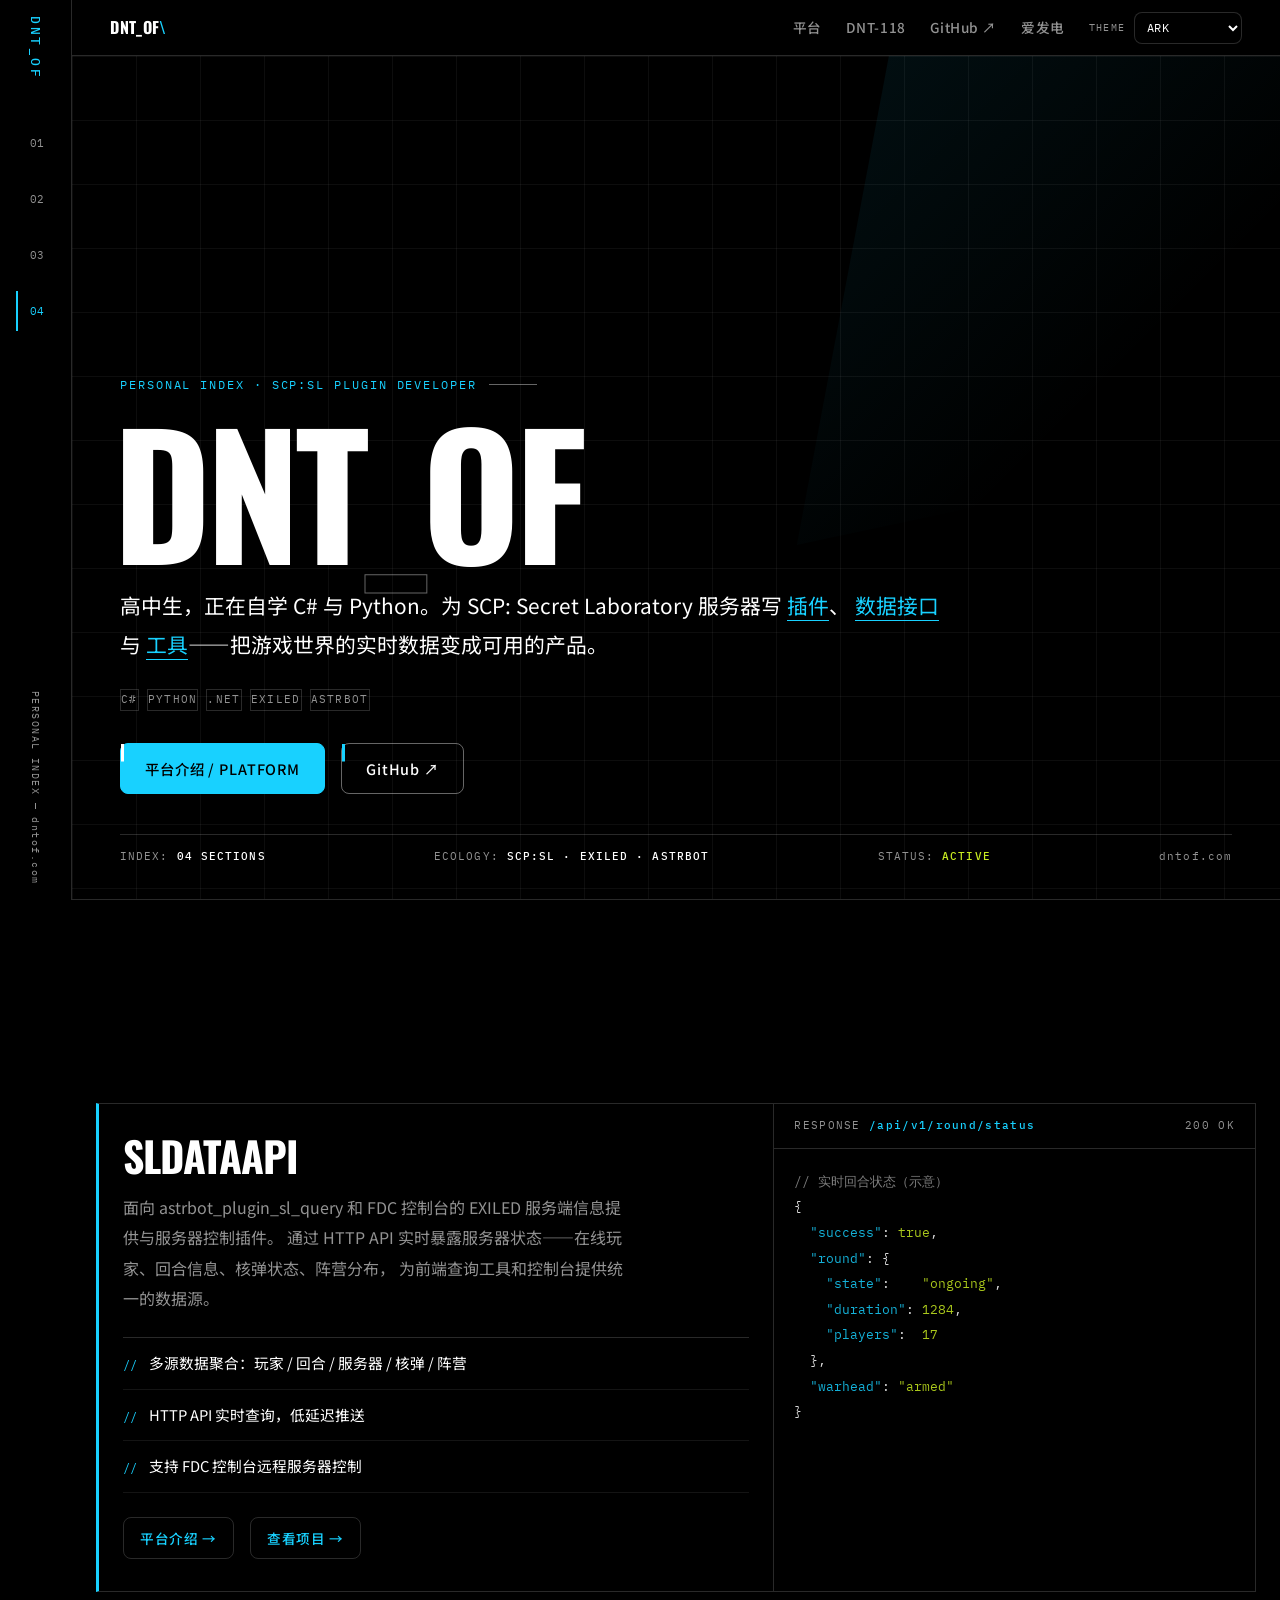
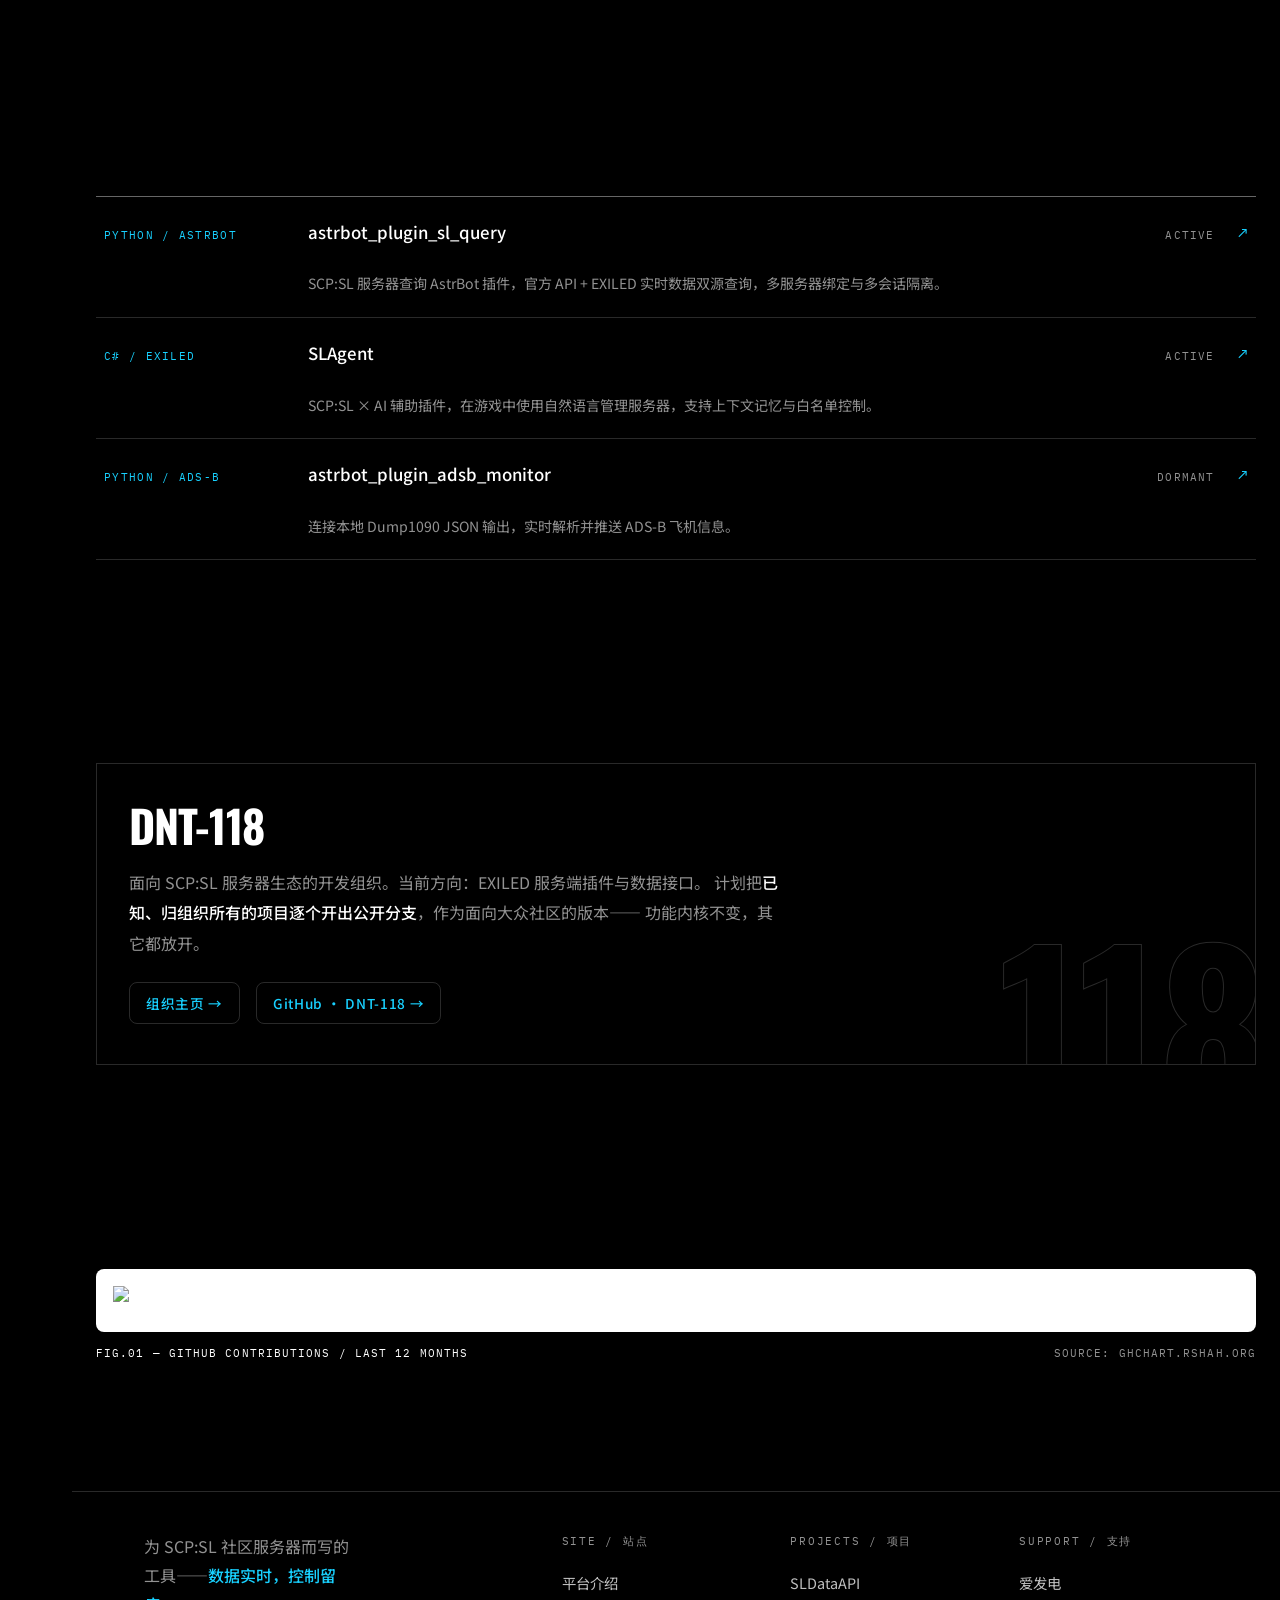
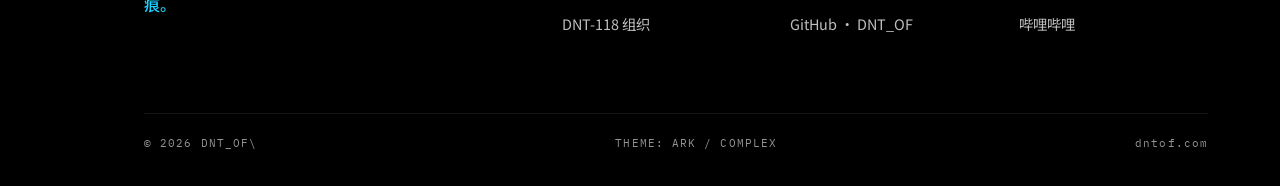
==== commit 1239f9fa: "Add 5-family theme switcher; align ark tokens and fonts with game originals" ====
--- a/index.html
+++ b/index.html
@@ -4,9 +4,18 @@
   <meta charset="UTF-8" />
   <meta name="viewport" content="width=device-width, initial-scale=1.0" />
   <title>DNT_OF — Developer Index</title>
+  <script>
+    // 防闪烁：在样式表应用前恢复用户选择的主题家族
+    try {
+      var t = localStorage.getItem('ark-theme');
+      if (t && ['ark', 'endfield', 'exa', 'popucom', 'corporate'].indexOf(t) !== -1) {
+        document.documentElement.dataset.arkTheme = t;
+      }
+    } catch (e) {}
+  </script>
   <link rel="preconnect" href="https://fonts.googleapis.com" />
   <link rel="preconnect" href="https://fonts.gstatic.com" crossorigin />
-  <link href="https://fonts.googleapis.com/css2?family=Roboto+Condensed:wght@700&family=Space+Grotesk:wght@400;500;700&family=IBM+Plex+Mono:wght@400;500&family=Noto+Sans+SC:wght@400;500;700&display=swap" rel="stylesheet" />
+  <link href="https://fonts.googleapis.com/css2?family=Oswald:wght@500;600;700&family=Space+Grotesk:wght@400;500;700&family=Source+Serif+4:opsz,wght@8..60,600&family=Noto+Sans+SC:wght@400;500;700&family=Noto+Serif+SC:wght@600&family=IBM+Plex+Mono:wght@400;500&display=swap" rel="stylesheet" />
   <link rel="stylesheet" href="/css/ark-theme.css" />
 </head>
 <body>
@@ -29,11 +38,23 @@
   <header class="ark-topbar">
     <a class="ark-topbar__brand" href="/">DNT_OF<b>\</b></a>
     <span class="ark-topbar__meta">SCP:SL // PLUGIN INDEX</span>
-    <div class="ark-topbar__links">
-      <a href="/platform/">平台</a>
-      <a href="/dnt-118/">DNT-118</a>
-      <a href="https://github.com/DNTOF" target="_blank" rel="noreferrer">GitHub ↗</a>
-      <a href="https://afdian.com/a/DNT_OF" target="_blank" rel="noreferrer">爱发电</a>
+    <div class="ark-topbar__right">
+      <div class="ark-topbar__links">
+        <a href="/platform/">平台</a>
+        <a href="/dnt-118/">DNT-118</a>
+        <a href="https://github.com/DNTOF" target="_blank" rel="noreferrer">GitHub ↗</a>
+        <a href="https://afdian.com/a/DNT_OF" target="_blank" rel="noreferrer">爱发电</a>
+      </div>
+      <label class="ark-themeswitch">
+        <span class="ark-themeswitch__label">THEME</span>
+        <select id="arkThemeSelect" aria-label="选择主题家族">
+          <option value="ark">ARK</option>
+          <option value="endfield">ENDFIELD</option>
+          <option value="exa">EX ASTRIS</option>
+          <option value="popucom">POPUCOM</option>
+          <option value="corporate">CORPORATE</option>
+        </select>
+      </label>
     </div>
   </header>
 
@@ -234,6 +255,18 @@
 <script>
   document.getElementById('year').textContent = new Date().getFullYear();
 
+  // 主题家族切换（root data-ark-theme 轴；localStorage 持久化）
+  (function () {
+    const sel = document.getElementById('arkThemeSelect');
+    if (!sel) return;
+    sel.value = document.documentElement.dataset.arkTheme || 'ark';
+    sel.addEventListener('change', () => {
+      const v = sel.value;
+      document.documentElement.dataset.arkTheme = v;
+      try { localStorage.setItem('ark-theme', v); } catch (e) {}
+    });
+  })();
+
   // Masked lateral reveal（官方系 masked reveal 模式）
   (function () {
     const els = document.querySelectorAll('[data-ark-reveal]');
--- a/css/ark-theme.css
+++ b/css/ark-theme.css
@@ -1,31 +1,118 @@
 /*
- * Ark UI theme — family: ark · depth: complex
- * Evidence: ak.hypergryph.com official CSS (#fff/#000 dominance, #18d1ff signal, rgba(0,0,0,.5) overlays)
+ * Ark UI theme — family switchable · depth: complex
+ * Evidence: ak.hypergryph.com official production CSS
+ *   colors: #fff ×19, #000 ×14, #18d1ff ×8 (+#19d1ff/#06bbff gradient variants),
+ *   grays #181818/#232323/#4f4f4f/#929292/#c4c2c2/#e8e6e3, overlays rgba(0,0,0,.5/.8/.9)
+ *   radius: 8px main; fonts: no font-family declared on official site (system default),
+ *   game client uses Source Han Sans (=Noto Sans SC, OFL) + Bender (Latin; local() first, Oswald proxy).
  * Original clean-room implementation per ark-ui-skill source rules.
  */
+
+/* ===== 家族 token（组件只引用变量；切换 html[data-ark-theme] 即换肤）===== */
+[data-ark-theme="ark"] {
+  --ark-ink: #000;
+  --ark-paper: #fff;
+  --ark-signal: #18d1ff;
+  --ark-signal-deep: #06bbff;
+  --ark-on-signal: #000;
+  --ark-state: #c8eb21;
+  --ark-muted: #929292;
+  --ark-faint: #4f4f4f;
+  --ark-surface: #181818;
+  --ark-panel: rgba(0, 0, 0, 0.82);
+  --ark-terminal: rgba(0, 0, 0, 0.35);
+  --ark-line: rgba(255, 255, 255, 0.16);
+  --ark-line-soft: rgba(255, 255, 255, 0.08);
+  --ark-line-strong: rgba(255, 255, 255, 0.4);
+  --ark-radius: 8px;
+  /* 游戏客户端 Latin 显示字体为 Bender；本地装有 Bender 时直接生效，否则用 Oswald 代理 */
+  --ark-display: 'Bender', 'Oswald', 'Roboto Condensed', 'Arial Narrow', sans-serif;
+  /* CJK 即思源黑体（Source Han Sans = Noto Sans SC，与游戏客户端同源设计）；正文默认栈与官网一致 */
+  --ark-sans: 'Noto Sans SC', -apple-system, 'Segoe UI', Roboto, 'PingFang SC', 'Microsoft YaHei', sans-serif;
+}
+
+[data-ark-theme="endfield"] {
+  --ark-ink: #f2f2f0;
+  --ark-paper: #191919;
+  --ark-signal: #fffa00;
+  --ark-signal-deep: #e6e400;
+  --ark-on-signal: #191919;
+  --ark-state: #00ffa2;
+  --ark-muted: #6e6e6a;
+  --ark-faint: #b5b5b0;
+  --ark-surface: #e9e9e6;
+  --ark-panel: rgba(255, 255, 255, 0.72);
+  --ark-terminal: rgba(25, 25, 25, 0.05);
+  --ark-line: rgba(25, 25, 25, 0.18);
+  --ark-line-soft: rgba(25, 25, 25, 0.09);
+  --ark-line-strong: rgba(25, 25, 25, 0.45);
+  --ark-radius: 2px;
+  --ark-display: 'Oswald', 'Roboto Condensed', 'Arial Narrow', sans-serif;
+  --ark-sans: 'Space Grotesk', 'Noto Sans SC', 'PingFang SC', 'Microsoft YaHei', sans-serif;
+}
+
+[data-ark-theme="exa"] {
+  --ark-ink: #080914;
+  --ark-paper: #f3f2ef;
+  --ark-signal: #46f6e6;
+  --ark-signal-deep: #2ed4c6;
+  --ark-on-signal: #080914;
+  --ark-state: #925dff;
+  --ark-muted: #8b8fa3;
+  --ark-faint: #4a4d63;
+  --ark-surface: #101223;
+  --ark-panel: rgba(8, 9, 20, 0.82);
+  --ark-terminal: rgba(0, 0, 0, 0.35);
+  --ark-line: rgba(243, 242, 239, 0.16);
+  --ark-line-soft: rgba(243, 242, 239, 0.08);
+  --ark-line-strong: rgba(243, 242, 239, 0.4);
+  --ark-radius: 4px;
+  --ark-display: 'Source Serif 4', 'Noto Serif SC', Georgia, serif;
+  --ark-sans: 'Noto Sans SC', -apple-system, 'Segoe UI', Roboto, 'PingFang SC', 'Microsoft YaHei', sans-serif;
+}
+
+[data-ark-theme="popucom"] {
+  --ark-ink: #fffdf4;
+  --ark-paper: #141414;
+  --ark-signal: #ffcc1a;
+  --ark-signal-deep: #f0b800;
+  --ark-on-signal: #141414;
+  --ark-state: #3994ff;
+  --ark-muted: #6d6a5e;
+  --ark-faint: #b3b0a2;
+  --ark-surface: #f5f2e4;
+  --ark-panel: rgba(255, 253, 244, 0.85);
+  --ark-terminal: rgba(20, 20, 20, 0.05);
+  --ark-line: rgba(20, 20, 20, 0.18);
+  --ark-line-soft: rgba(20, 20, 20, 0.09);
+  --ark-line-strong: rgba(20, 20, 20, 0.45);
+  --ark-radius: 999px;
+  --ark-display: 'Noto Sans SC', -apple-system, 'Segoe UI', sans-serif;
+  --ark-sans: 'Noto Sans SC', -apple-system, 'Segoe UI', Roboto, 'PingFang SC', 'Microsoft YaHei', sans-serif;
+}
+
+[data-ark-theme="corporate"] {
+  --ark-ink: #050505;
+  --ark-paper: #f3f3f3;
+  --ark-signal: #f3ff00;
+  --ark-signal-deep: #d4e000;
+  --ark-on-signal: #050505;
+  --ark-state: #f3ff00;
+  --ark-muted: #9a9a96;
+  --ark-faint: #4a4a48;
+  --ark-surface: #111110;
+  --ark-panel: rgba(5, 5, 5, 0.85);
+  --ark-terminal: rgba(0, 0, 0, 0.4);
+  --ark-line: rgba(243, 243, 243, 0.16);
+  --ark-line-soft: rgba(243, 243, 243, 0.08);
+  --ark-line-strong: rgba(243, 243, 243, 0.4);
+  --ark-radius: 2px;
+  --ark-display: 'Space Grotesk', 'Noto Sans SC', sans-serif;
+  --ark-sans: 'Noto Sans SC', -apple-system, 'Segoe UI', Roboto, 'PingFang SC', 'Microsoft YaHei', sans-serif;
+}
+
 :root {
-  /* ===== ark 家族 token（证据：ak.hypergryph.com 官方 CSS）===== */
-  --ark-ink: #080a0b;
-  --ark-paper: #f4f6f6;
-  --ark-signal: #18d1ff;
-  --ark-state: #c8eb21;      /* 仅用于在线/成功状态 */
-  --ark-muted: #8d9396;
-  --ark-panel: rgba(8, 10, 11, 0.82);
-  --ark-line: rgba(244, 246, 246, 0.16);
-  --ark-line-soft: rgba(244, 246, 246, 0.08);
-  --ark-line-strong: rgba(244, 246, 246, 0.4);
-
-  /* ===== 深度变量（complex）===== */
-  --ark-stage-opacity: 0.68;
-  --ark-stage-layers: 4;
-  --ark-motion-reveal: 650ms;
-
-  --font-display: 'Roboto Condensed', 'Arial Narrow', 'Noto Sans SC', sans-serif;
-  --font-tech: 'Space Grotesk', 'Noto Sans SC', sans-serif;
-  --font-cjk: 'Noto Sans SC', 'PingFang SC', 'Microsoft YaHei', sans-serif;
   --font-mono: 'IBM Plex Mono', Consolas, monospace;
-
-  --radius-fn: 2px;
   --space-2: 8px;
   --space-3: 12px;
   --space-4: 16px;
@@ -43,12 +130,13 @@
 body {
   background: var(--ark-ink);
   color: var(--ark-paper);
-  font-family: var(--font-cjk);
+  font-family: var(--ark-sans);
   font-size: 1rem;
   line-height: 1.8;
   -webkit-font-smoothing: antialiased;
   min-height: 100vh;
   overflow-x: hidden;
+  transition: background-color 0.3s ease, color 0.3s ease;
 }
 
 img { display: block; max-width: 100%; }
@@ -60,7 +148,7 @@
   outline-offset: 2px;
 }
 
-::selection { background: var(--ark-signal); color: var(--ark-ink); }
+::selection { background: var(--ark-signal); color: var(--ark-on-signal); }
 
 @media (prefers-reduced-motion: reduce) {
   *, *::before, *::after {
@@ -72,7 +160,7 @@
 
 @view-transition { navigation: auto; }
 
-/* ===== Shell：顶栏 + 左轨 + 主舞台（edge-instrumented grid）===== */
+/* ===== Shell ===== */
 .ark-shell {
   min-height: 100svh;
   display: grid;
@@ -134,12 +222,12 @@
   gap: var(--space-4);
   padding: 0 clamp(20px, 3vw, 40px);
   position: sticky; top: 0;
-  background: rgba(8, 10, 11, 0.85);
+  background: color-mix(in srgb, var(--ark-ink) 85%, transparent);
   backdrop-filter: blur(8px);
   z-index: 40;
 }
 .ark-topbar__brand {
-  font-family: var(--font-tech);
+  font-family: var(--ark-display);
   font-weight: 700;
   font-size: 1rem;
   letter-spacing: 0.02em;
@@ -150,11 +238,11 @@
   font-size: 0.68rem;
   letter-spacing: 0.12em;
   color: var(--ark-muted);
-  display: none;
-}
+}
+.ark-topbar__right { display: flex; align-items: center; gap: var(--space-6); flex-wrap: wrap; }
 .ark-topbar__links { display: flex; gap: var(--space-6); }
 .ark-topbar__links a {
-  font-family: var(--font-tech);
+  font-family: var(--ark-sans);
   font-size: 0.85rem;
   font-weight: 500;
   letter-spacing: 0.04em;
@@ -168,6 +256,32 @@
   border-bottom-color: var(--ark-signal);
 }
 
+/* ── 主题切换（原生 select：键盘/移动端可达）── */
+.ark-themeswitch {
+  display: inline-flex; align-items: center; gap: var(--space-2);
+}
+.ark-themeswitch__label {
+  font-family: var(--font-mono);
+  font-size: 0.62rem;
+  letter-spacing: 0.14em;
+  color: var(--ark-muted);
+}
+.ark-themeswitch select {
+  font-family: var(--font-mono);
+  font-size: 0.72rem;
+  letter-spacing: 0.06em;
+  color: var(--ark-paper);
+  background: var(--ark-panel);
+  border: 1px solid var(--ark-line);
+  border-radius: var(--ark-radius);
+  padding: 5px 8px;
+  min-height: 32px;
+  cursor: pointer;
+  transition: border-color 0.2s ease;
+}
+.ark-themeswitch select:hover { border-color: var(--ark-signal); }
+.ark-themeswitch select option { background: var(--ark-ink); color: var(--ark-paper); }
+
 /* ── 主舞台 ── */
 .ark-stage { grid-column: 2; min-width: 0; }
 
@@ -176,7 +290,7 @@
   padding: 0 clamp(20px, 4vw, 48px);
 }
 
-/* ── HERO：舞台 + 工程・网格 + 裁切大字 ── */
+/* ── HERO ── */
 .hero {
   position: relative;
   min-height: calc(100svh - 3.5rem);
@@ -185,22 +299,20 @@
   overflow: hidden;
   border-bottom: 1px solid var(--ark-line);
 }
-/* 层 1：工程网格 */
 .hero::before {
   content: ''; position: absolute; inset: 0;
   background-image:
-    linear-gradient(rgba(244, 246, 246, 0.05) 1px, transparent 1px),
-    linear-gradient(90deg, rgba(244, 246, 246, 0.05) 1px, transparent 1px);
+    linear-gradient(var(--ark-line-soft) 1px, transparent 1px),
+    linear-gradient(90deg, var(--ark-line-soft) 1px, transparent 1px);
   background-size: 4rem 4rem;
-  opacity: var(--ark-stage-opacity);
+  opacity: 0.68;
   pointer-events: none;
 }
-/* 层 2：45° 定向扇区 */
 .hero::after {
   content: ''; position: absolute;
   right: -6%; top: -12%;
   width: 46%; height: 70%;
-  background: linear-gradient(135deg, rgba(24, 209, 255, 0.07), transparent 65%);
+  background: linear-gradient(135deg, color-mix(in srgb, var(--ark-signal) 9%, transparent), transparent 65%);
   clip-path: polygon(20% 0, 100% 0, 100% 80%, 0 100%);
   pointer-events: none;
 }
@@ -217,7 +329,7 @@
 .hero__kicker::after { content: ''; width: 48px; height: 1px; background: var(--ark-line-strong); }
 
 .hero__id {
-  font-family: var(--font-display);
+  font-family: var(--ark-display);
   font-weight: 700;
   font-size: clamp(4rem, 14vw, 10.5rem);
   line-height: 0.85;
@@ -258,7 +370,6 @@
 
 .hero__cta { margin-top: var(--space-8); display: flex; gap: var(--space-4); flex-wrap: wrap; }
 
-/* 状态条（真实信息）*/
 .hero__status {
   position: relative; z-index: 1;
   max-width: 1160px; margin: var(--space-10) auto 0; width: 100%;
@@ -273,13 +384,14 @@
 .hero__status b { color: var(--ark-paper); font-weight: 500; }
 .hero__status .ok { color: var(--ark-state); }
 
-/* ── 按钮arcer：方形 · 左信号条 · 1px 描边 ── */
+/* ── 按钮：方形 · 左信号条 · 1px 描边 ── */
 .btn {
   display: inline-flex; align-items: center; justify-content: center; gap: var(--space-3);
   min-height: 44px;
   padding: var(--space-3) var(--space-6);
   border: 1px solid var(--ark-line-strong);
-  font-family: var(--font-tech);
+  border-radius: var(--ark-radius);
+  font-family: var(--ark-sans);
   font-size: 0.9rem;
   font-weight: 500;
   letter-spacing: 0.06em;
@@ -295,11 +407,11 @@
 }
 .btn:hover { border-color: var(--ark-signal); color: var(--ark-signal); }
 .btn:hover::before { transform: scaleY(1); }
-.btn--primary { background: var(--ark-signal); border-color: var(--ark-signal); color: var(--ark-ink); }
+.btn--primary { background: var(--ark-signal); border-color: var(--ark-signal); color: var(--ark-on-signal); }
 .btn--primary::before { background: var(--ark-paper); }
-.btn--primary:hover { background: #5adfff; color: var(--ark-ink); }
-
-/* ── 区块标题系统 ── */
+.btn--primary:hover { background: var(--ark-signal-deep); color: var(--ark-on-signal); }
+
+/* ── 区块标题 ── */
 .section { padding: var(--space-16) 0 0; }
 .section:last-of-type { padding-bottom: var(--space-16); }
 .section-head { margin-bottom: var(--space-10); }
@@ -312,7 +424,7 @@
 }
 .section-head .kicker b { color: var(--ark-signal); font-weight: 500; }
 .section-head h2 {
-  font-family: var(--font-display);
+  font-family: var(--ark-display);
   font-weight: 700;
   font-size: clamp(1.8rem, 4vw, 3rem);
   line-height: 0.95;
@@ -322,7 +434,7 @@
   display: flex; align-items: baseline; gap: var(--space-4); flex-wrap: wrap;
 }
 .section-head h2 .zh {
-  font-family: var(--font-cjk);
+  font-family: var(--ark-sans);
   font-size: 0.45em;
   font-weight: 500;
   letter-spacing: 0.3em;
@@ -335,7 +447,8 @@
 }
 .section-head .rule::before {
   content: ''; position: absolute; left: 0; top: -1px;
-  width: 64px; height: 3px; background: var(--ark-signal);
+  width: 64px; height: 3px;
+  background: linear-gradient(90deg, var(--ark-signal), var(--ark-signal-deep));
 }
 
 /* ── 技术面板 ── */
@@ -357,11 +470,10 @@
 .panel__status { color: var(--ark-muted); }
 .panel__body { padding: var(--space-8) var(--space-6); }
 
-/* FEATURED 双栏 */
 .featured { display: grid; grid-template-columns: minmax(0, 7fr) minmax(0, 5fr); }
 .featured__body { padding: var(--space-8) var(--space-6); }
 .featured__name {
-  font-family: var(--font-display);
+  font-family: var(--ark-display);
   font-weight: 700;
   font-size: clamp(1.8rem, 3.5vw, 2.6rem);
   line-height: 0.95;
@@ -382,12 +494,13 @@
 .featured__list li::before { content: '//'; color: var(--ark-signal); font-family: var(--font-mono); font-size: 0.78rem; }
 .featured__links { display: flex; gap: var(--space-4); flex-wrap: wrap; }
 .textlink {
-  font-family: var(--font-tech);
+  font-family: var(--ark-sans);
   font-size: 0.85rem;
   font-weight: 500;
   letter-spacing: 0.05em;
   color: var(--ark-signal);
   border: 1px solid var(--ark-line);
+  border-radius: var(--ark-radius);
   padding: var(--space-2) var(--space-4);
   min-height: 40px;
   display: inline-flex; align-items: center;
@@ -395,8 +508,8 @@
 }
 .textlink:hover { border-color: var(--ark-signal); }
 
-/* 终端窗格（Featured 右侧）*/
-.terminal { border-left: 1px solid var(--ark-line); background: rgba(0, 0, 0, 0.35); display: flex; flex-direction: column; }
+/* 终端窗格 */
+.terminal { border-left: 1px solid var(--ark-line); background: var(--ark-terminal); display: flex; flex-direction: column; }
 .terminal__bar {
   padding: var(--space-3) var(--space-5);
   border-bottom: 1px solid var(--ark-line);
@@ -422,7 +535,7 @@
 .terminal .s { color: var(--ark-state); }
 .terminal .c { color: var(--ark-muted); }
 
-/* ── 项目新闻列表（category + headline）── */
+/* ── 项目新闻列表 ── */
 .news { border-top: 1px solid var(--ark-line-strong); }
 .news a {
   display: grid;
@@ -433,7 +546,10 @@
   border-bottom: 1px solid var(--ark-line);
   transition: background-color 0.2s ease, padding-left 0.25s var(--ease-ark);
 }
-.news a:hover { background: rgba(24, 209, 255, 0.05); padding-left: var(--space-4); }
+.news a:hover {
+  background: color-mix(in srgb, var(--ark-signal) 7%, transparent);
+  padding-left: var(--space-4);
+}
 .news .cat {
   font-family: var(--font-mono);
   font-size: 0.68rem;
@@ -441,7 +557,7 @@
   color: var(--ark-signal);
 }
 .news .name {
-  font-family: var(--font-tech);
+  font-family: var(--ark-sans);
   font-weight: 500;
   font-size: 1.05rem;
   color: var(--ark-paper);
@@ -470,7 +586,7 @@
 .org::after {
   content: '118';
   position: absolute; right: -0.06em; bottom: -0.28em;
-  font-family: var(--font-display);
+  font-family: var(--ark-display);
   font-weight: 700;
   font-size: clamp(6rem, 18vw, 13rem);
   line-height: 1;
@@ -481,7 +597,7 @@
 }
 .org__body { position: relative; z-index: 1; padding: var(--space-10) var(--space-8); max-width: 720px; }
 .org__title {
-  font-family: var(--font-display);
+  font-family: var(--ark-display);
   font-weight: 700;
   font-size: clamp(1.8rem, 4vw, 2.8rem);
   line-height: 0.95;
@@ -497,6 +613,7 @@
   background: var(--ark-paper);
   padding: var(--space-4);
   border: 1px solid var(--ark-line);
+  border-radius: var(--ark-radius);
 }
 .chart-inset img { width: 100%; height: auto; }
 .figure-caption {
@@ -544,7 +661,7 @@
   color: var(--ark-muted);
 }
 
-/* ── 揭示动效（masked lateral reveal）── */
+/* ── 揭示动效 ── */
 .ark-reveal {
   clip-path: inset(0 100% 0 0);
   transform: translateX(-12px);
@@ -555,7 +672,7 @@
   .ark-reveal { clip-path: none; transform: none; transition: none; }
 }
 
-/* ── 响应式重组（portrait 重建，非缩放）── */
+/* ── 响应式重组 ── */
 @media (max-width: 900px), (orientation: portrait) {
   .ark-shell {
     grid-template-columns: 1fr;
@@ -575,7 +692,7 @@
   .ark-rail__indices a { border-left: none; border-bottom: 2px solid transparent; flex-direction: row; min-height: 36px; }
   .ark-rail__indices a:hover, .ark-rail__indices a.is-active { border-bottom-color: var(--ark-signal); }
   .ark-rail__foot { display: none; }
-  .ark-topbar { grid-column: 1; grid-row: 2; }
+  .ark-topbar { grid-column: 1; grid-row: 2; flex-wrap: wrap; }
   .ark-stage { grid-column: 1; grid-row: 3; }
   .featured { grid-template-columns: 1fr; }
   .terminal { border-left: none; border-top: 1px solid var(--ark-line); }
@@ -584,7 +701,11 @@
   .news .desc { grid-column: 1 / -1; }
   .footer__grid { grid-template-columns: 1fr 1fr; }
 }
+@media (min-width: 901px) {
+  .ark-topbar__meta { display: none; }
+}
 @media (max-width: 560px) {
   .footer__grid { grid-template-columns: 1fr; }
   .ark-topbar__links { gap: var(--space-4); }
-}+  .ark-themeswitch__label { display: none; }
+}
